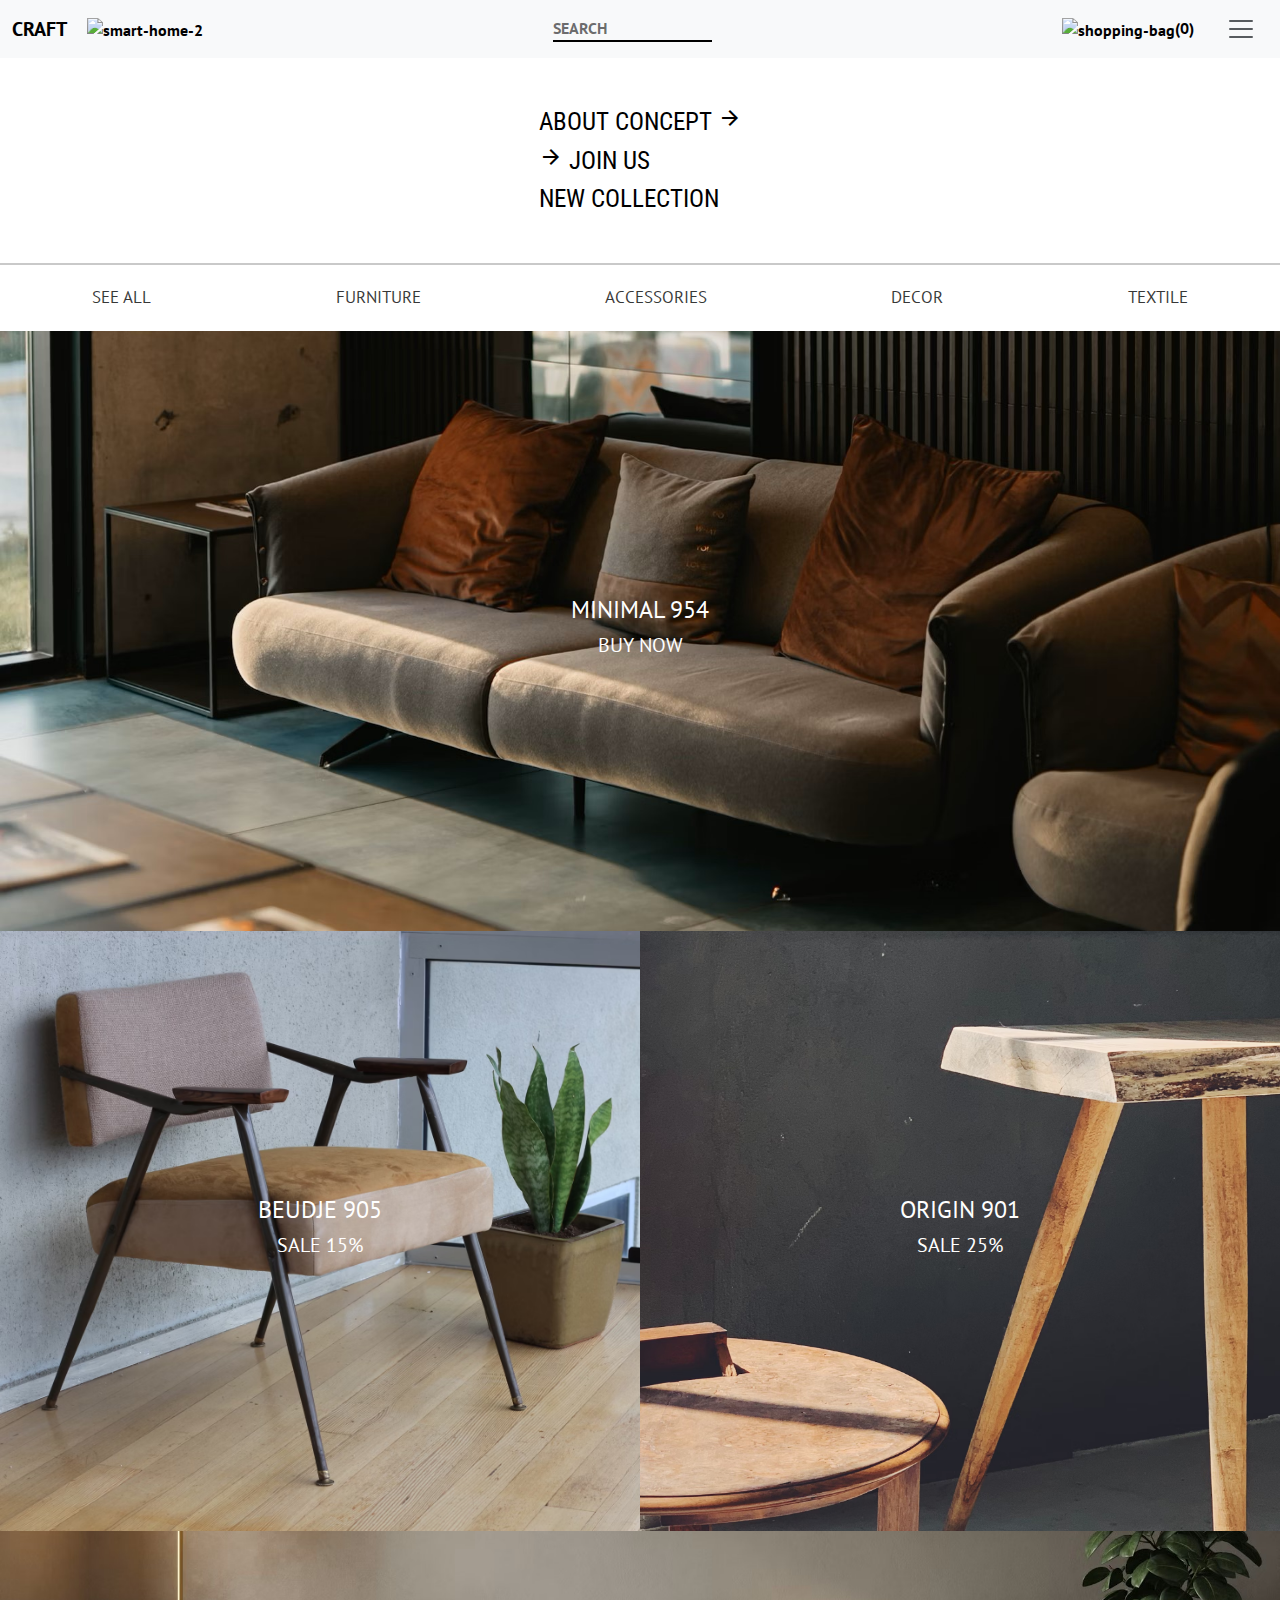
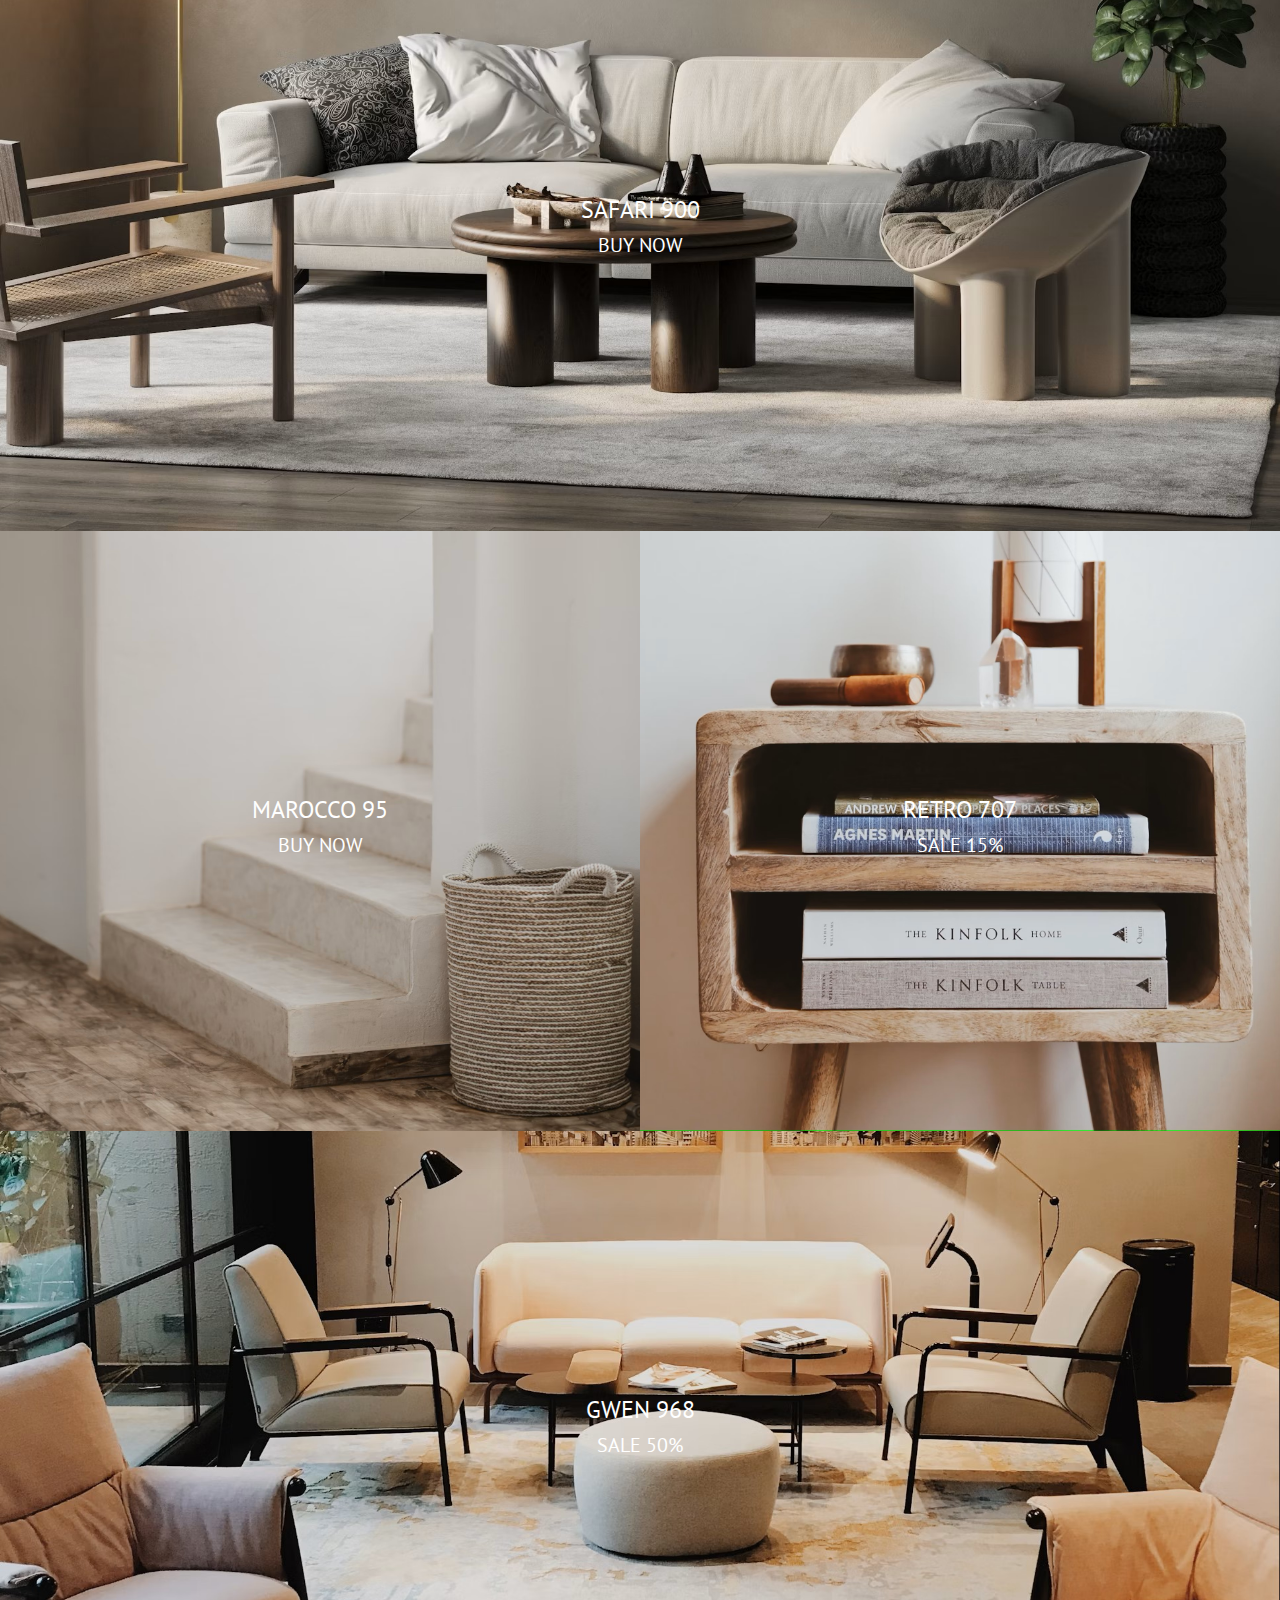
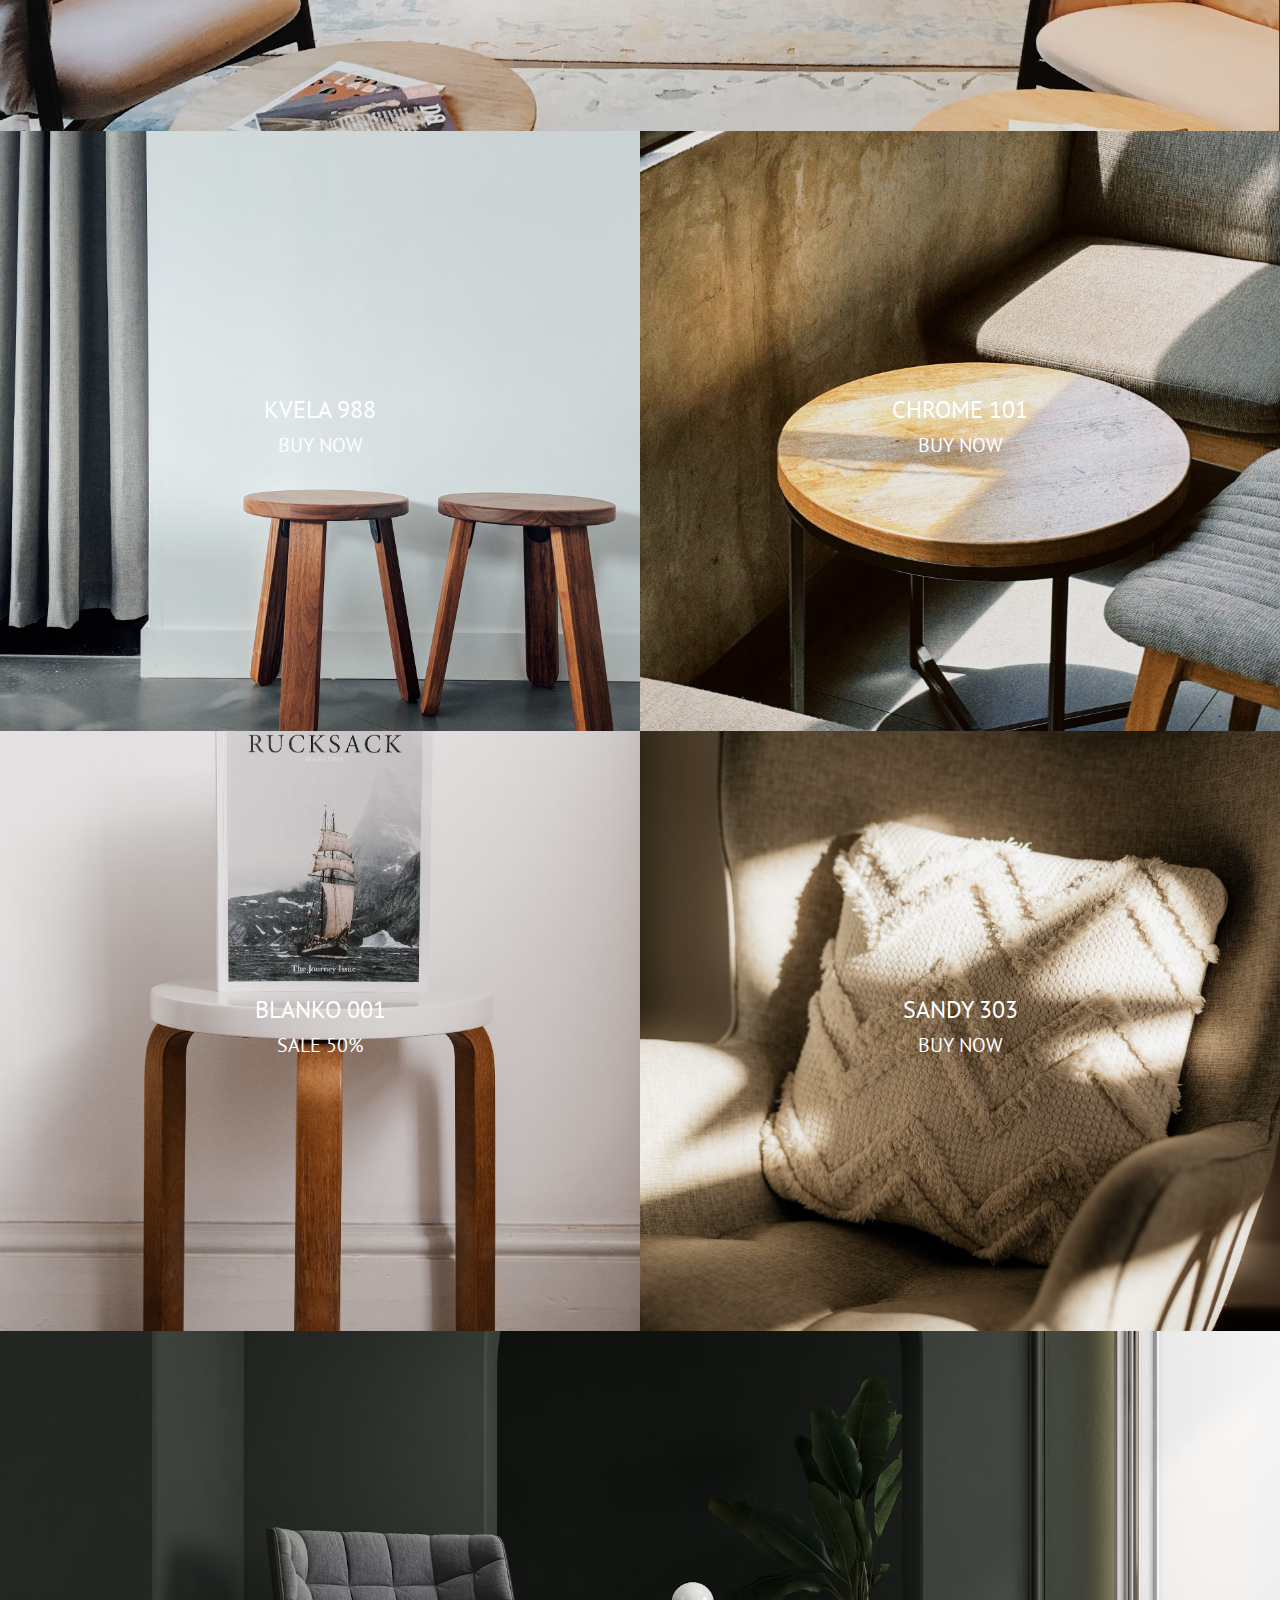
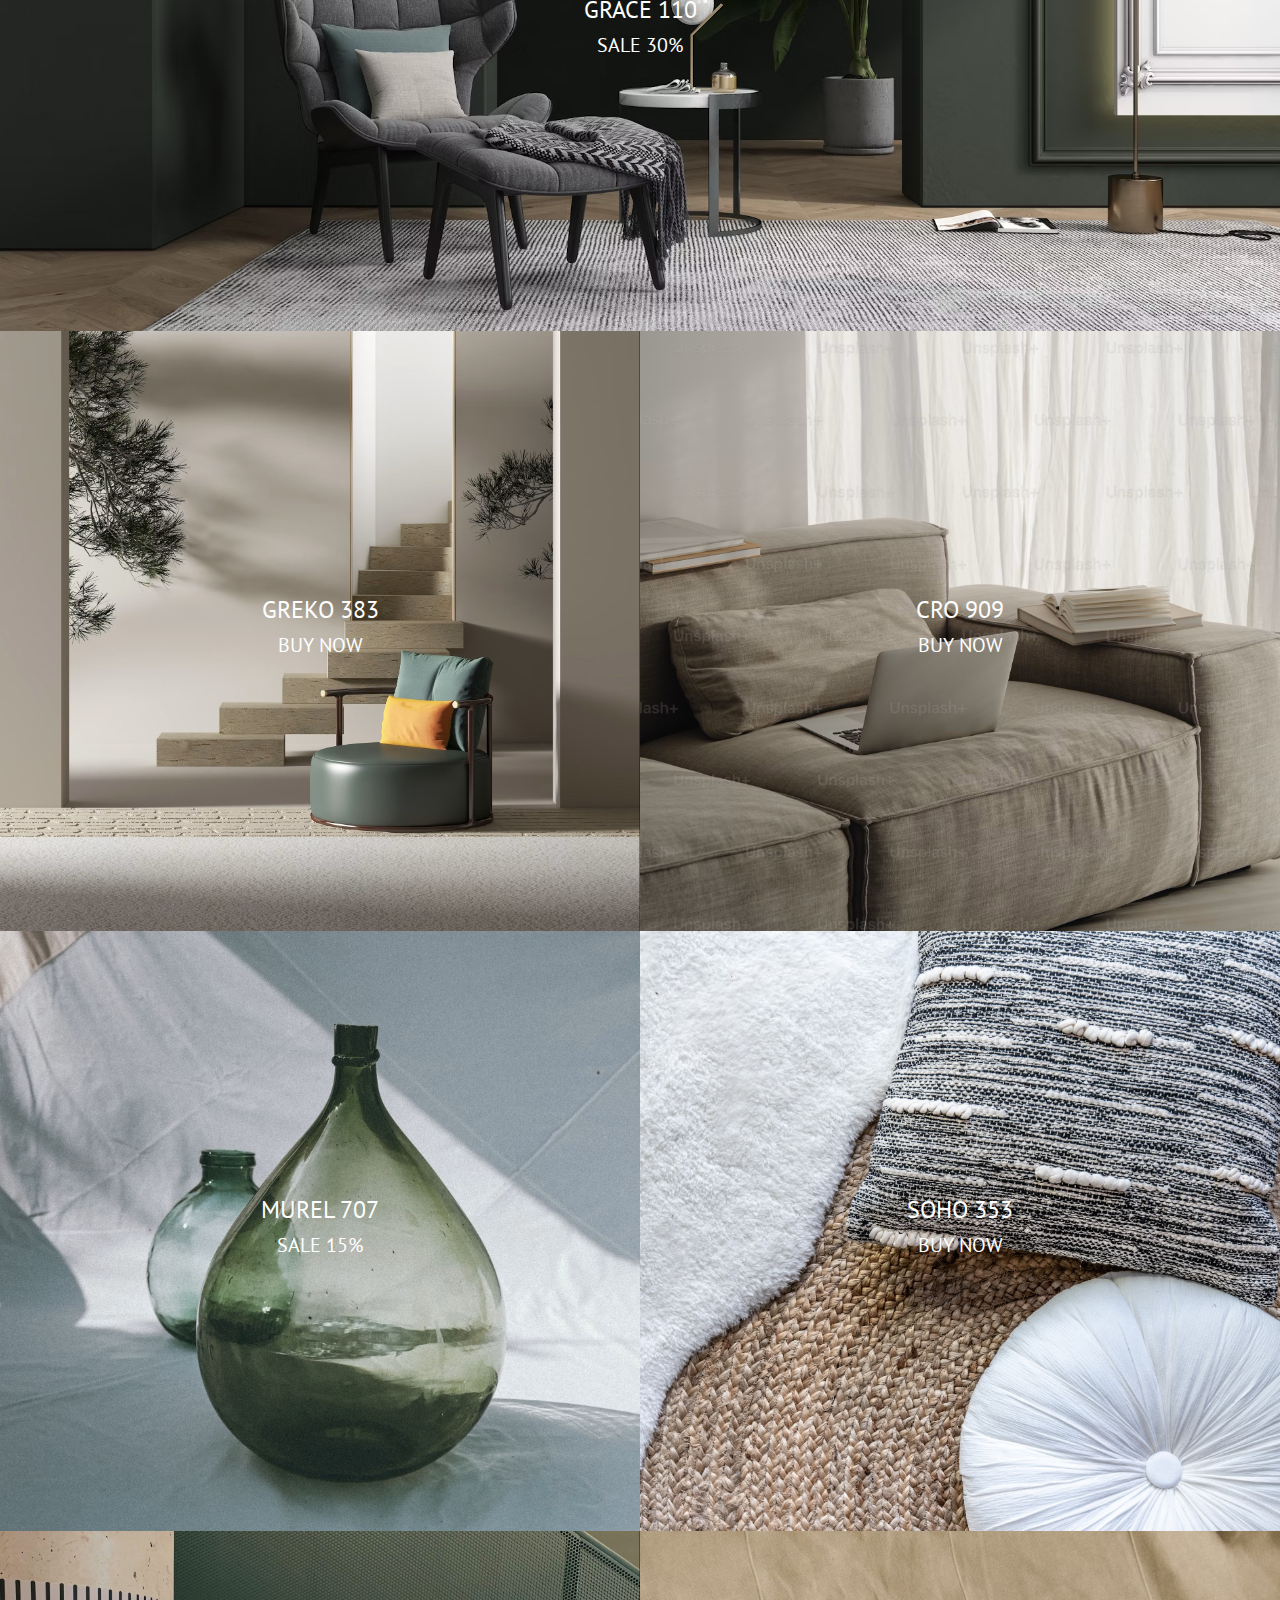
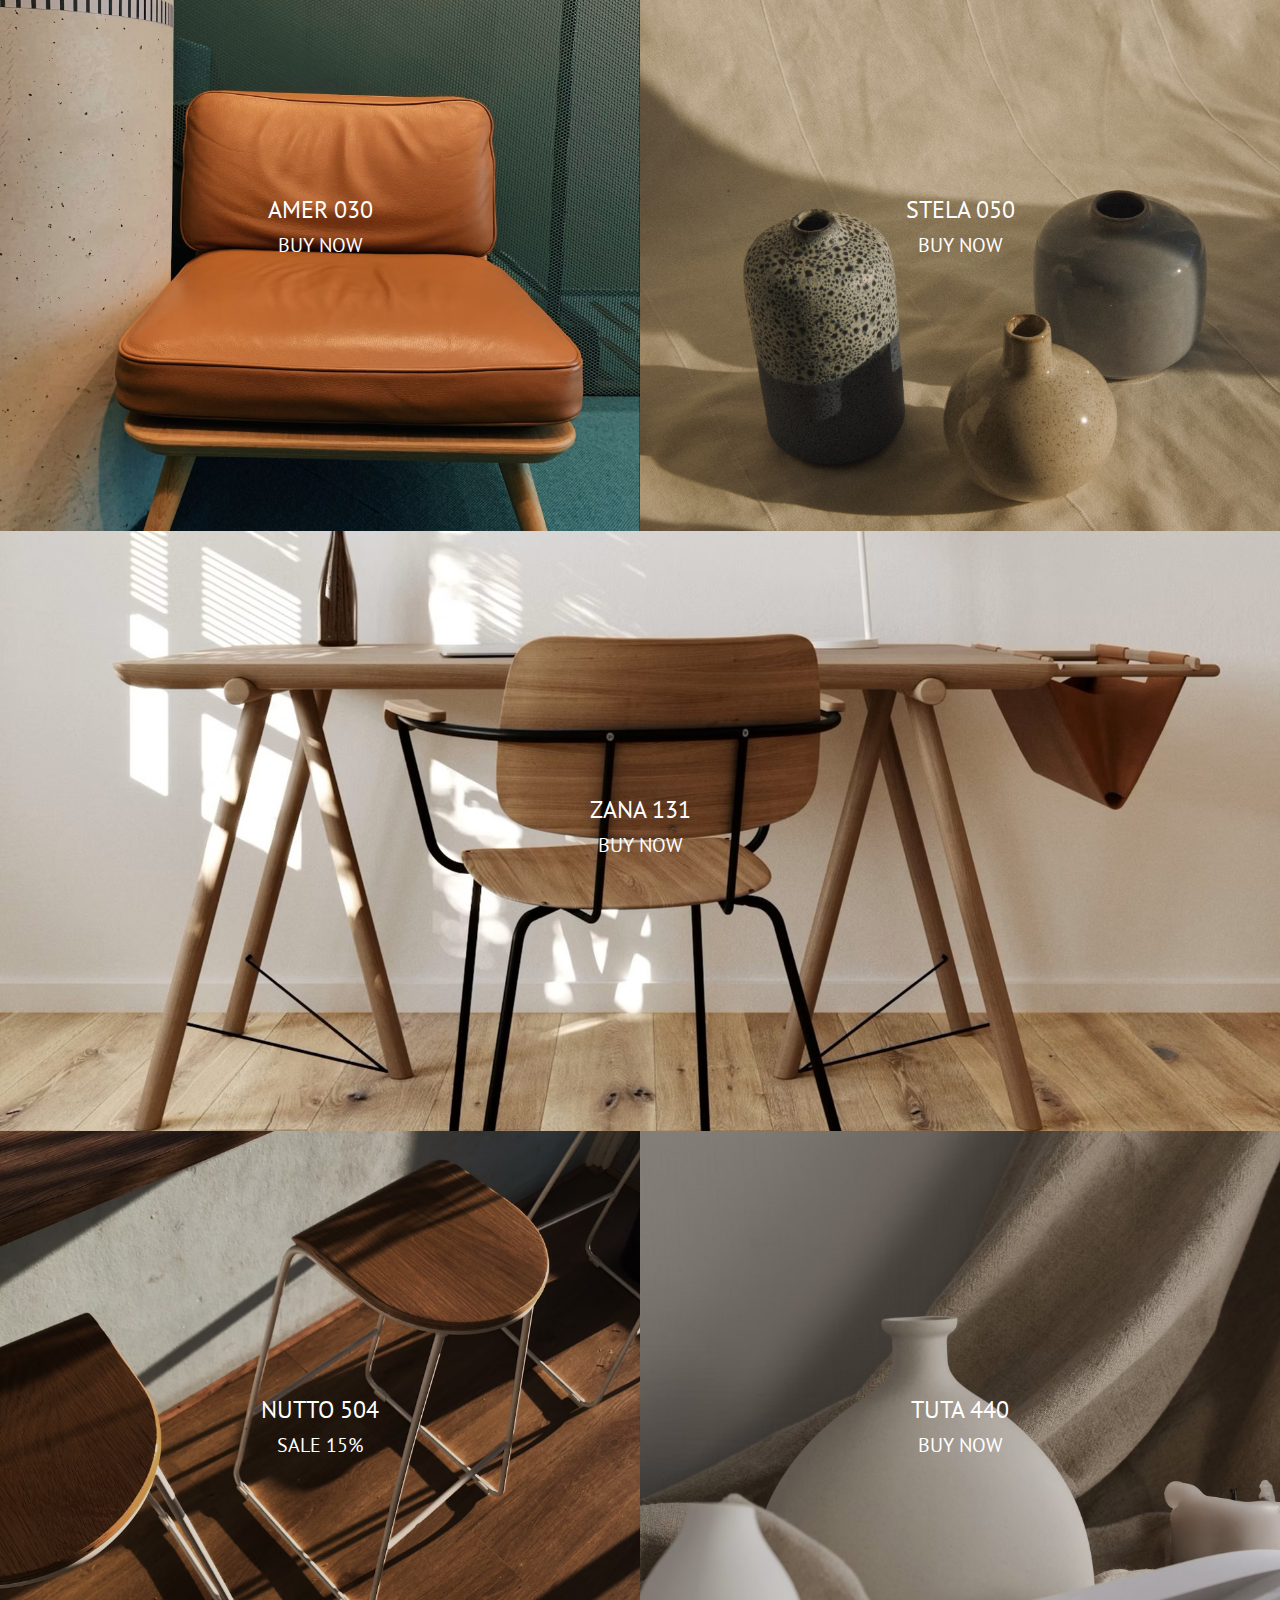
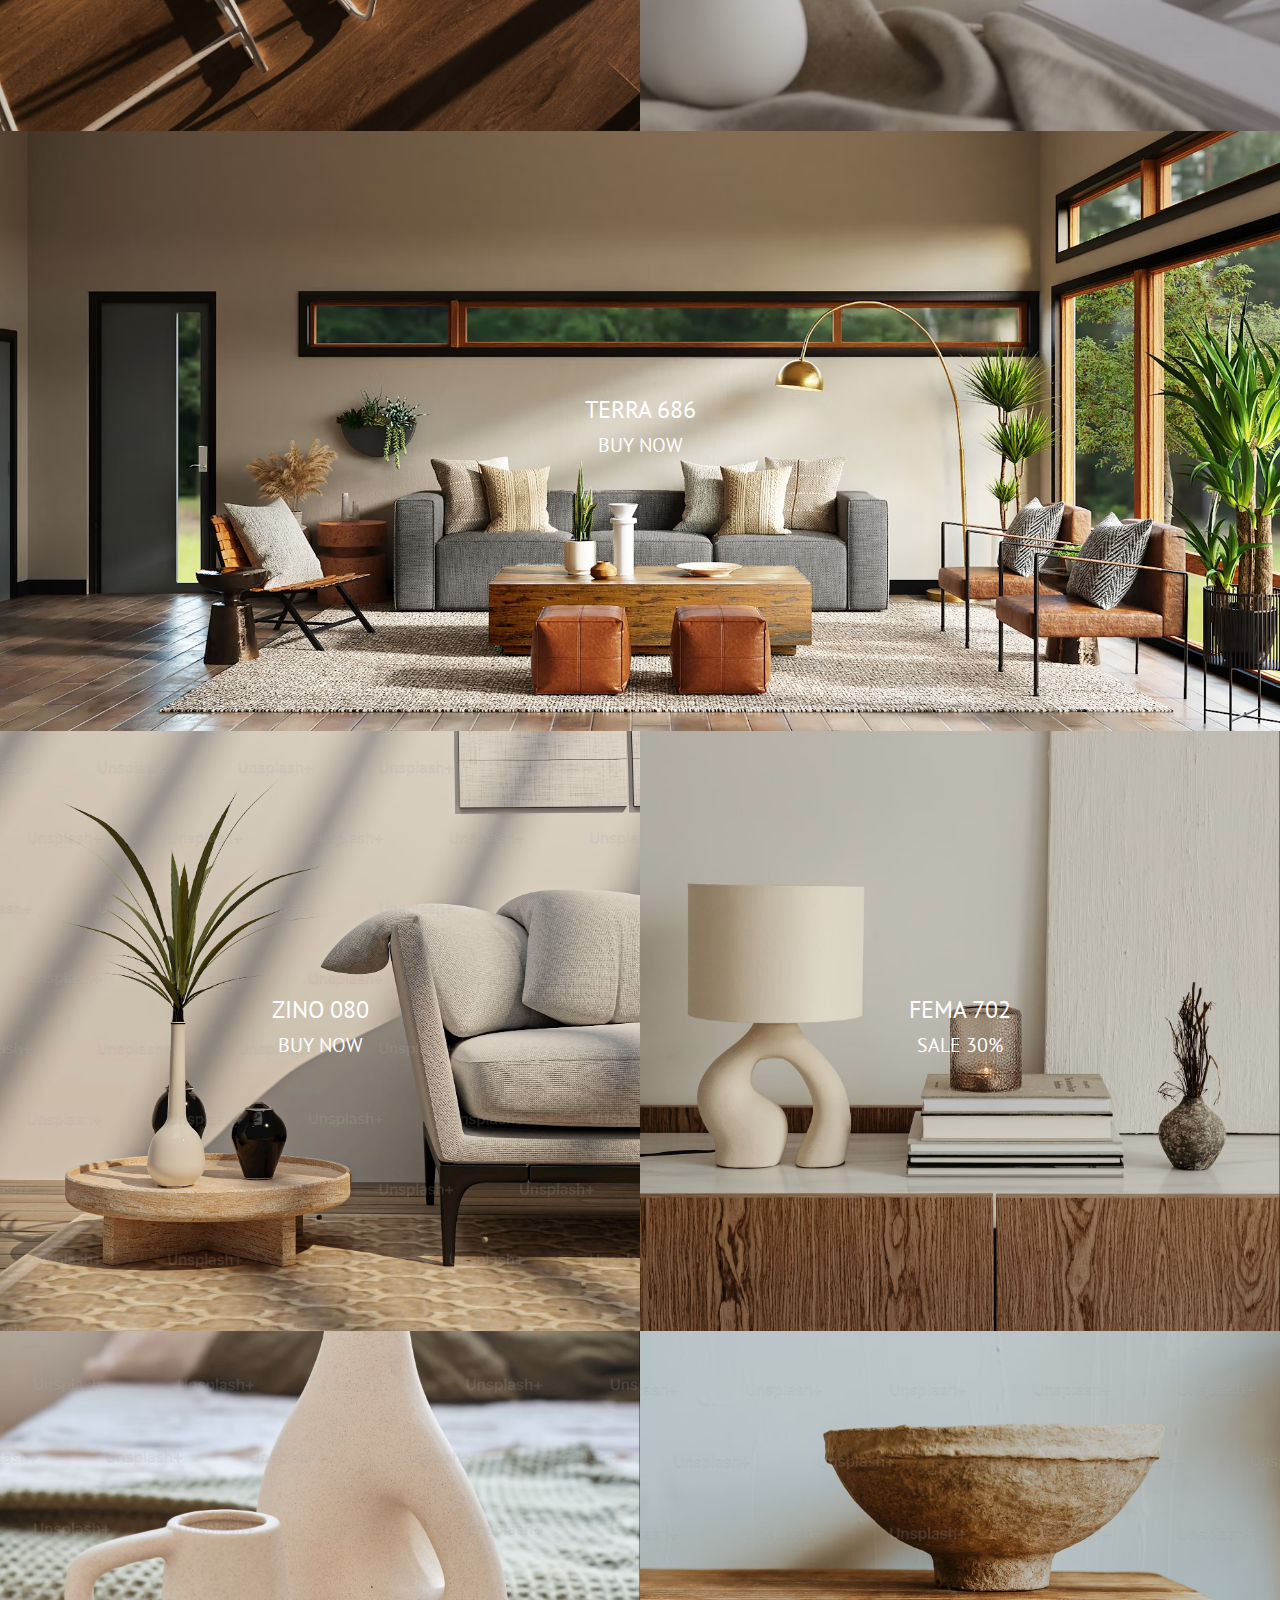
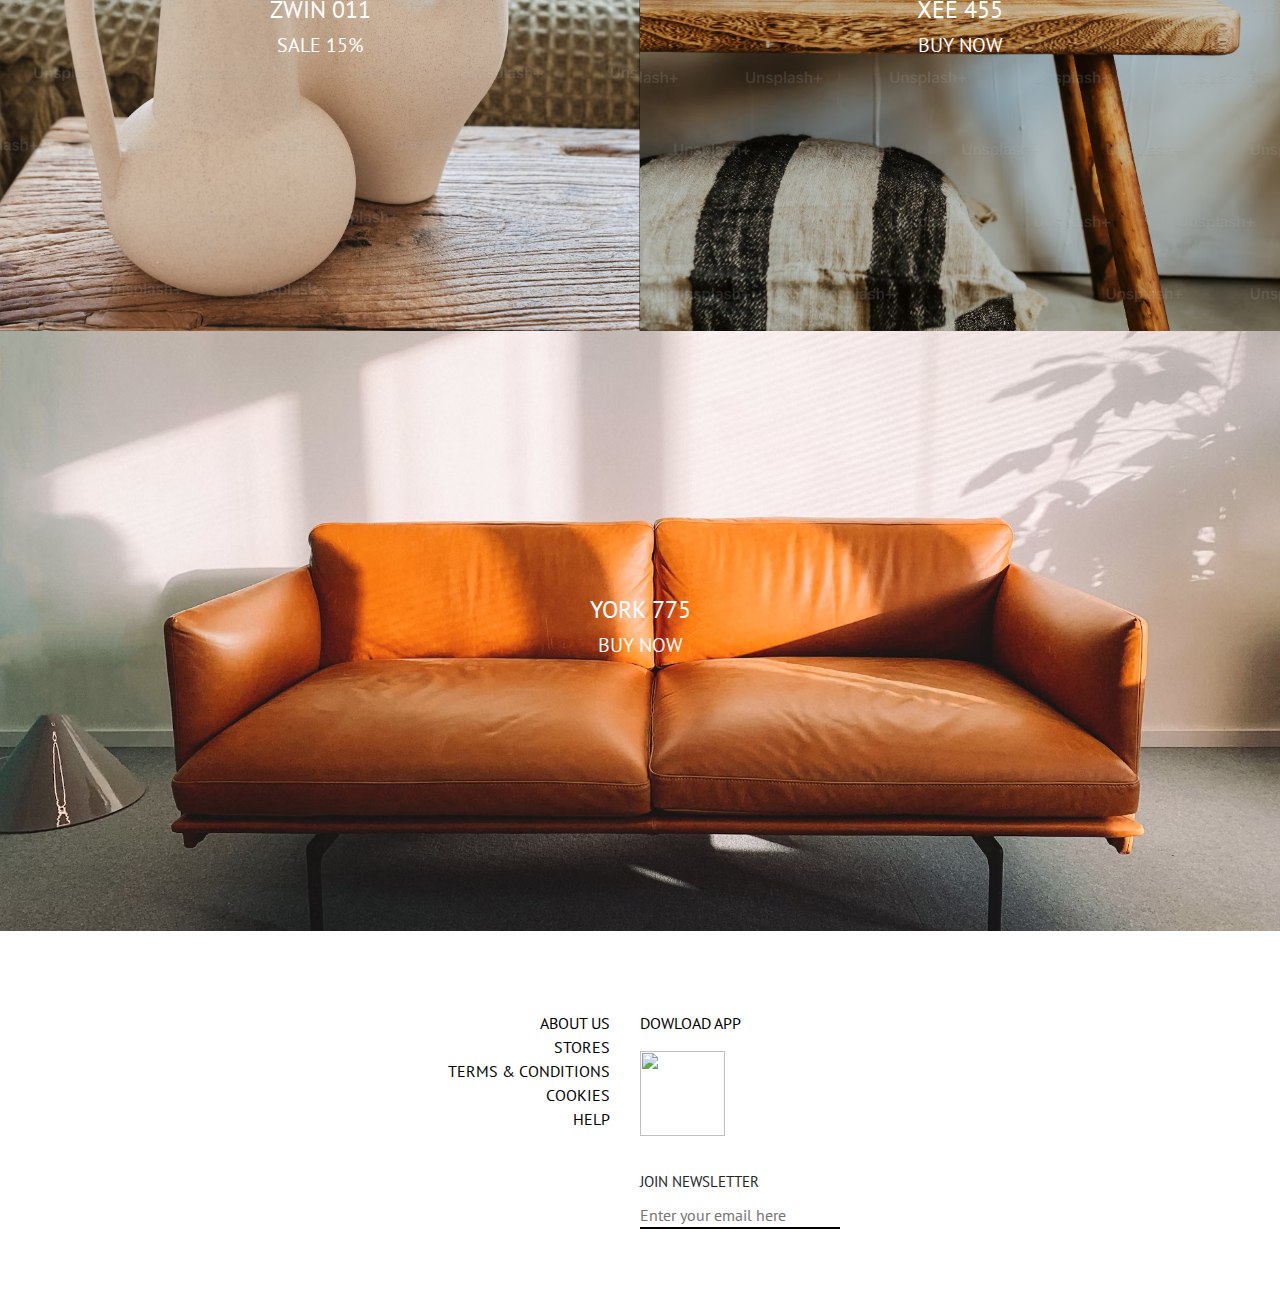
==== index.html @ 49e4466c "Initial commit" ====
<!DOCTYPE html>
<html>
    <head>
        <meta charset="UTF-8">
        <title>Craft</title>
        <link rel="stylesheet" href="styles.css">
        <link href="https://cdn.jsdelivr.net/npm/bootstrap@5.3.3/dist/css/bootstrap.min.css" rel="stylesheet" integrity="sha384-QWTKZyjpPEjISv5WaRU9OFeRpok6YctnYmDr5pNlyT2bRjXh0JMhjY6hW+ALEwIH" crossorigin="anonymous">
        <link rel="preconnect" href="https://fonts.googleapis.com">
        <link rel="preconnect" href="https://fonts.gstatic.com" crossorigin>
        <link href="https://fonts.googleapis.com/css2?family=Cedarville+Cursive&family=PT+Sans:ital,wght@0,400;0,700;1,400;1,700&family=Pacifico&family=Roboto+Condensed:ital,wght@0,100..900;1,100..900&display=swap" rel="stylesheet">
        <a  href="https://icons8.com/icon/69543/website"></a>  <a href="https://icons8.com"></a>
        <link rel="stylesheet" href="https://fonts.googleapis.com/css2?family=Material+Symbols+Outlined:opsz,wght,FILL,GRAD@24,400,0,0" />
        <link href="https://cdn.lineicons.com/4.0/lineicons.css" rel="stylesheet" />
    </head>
    <body>
        <nav class="navbar bg-light fixed-top">
            <div class="container-fluid">
                <nav class="visibleNav m-0">
                    <a class="navbar-brand m-0" href="#"><span id="navbrand">Craft</span></a>
                    <ul class="navbar-nav me-auto m-0">
                        <li class="nav-item icon">
                          <a class="nav-link active" aria-current="page" href="#">
                            <img width="23" height="23" src="https://img.icons8.com/windows/32/smart-home-2.png" alt="smart-home-2"/>
                          </a>
                        </li>
                    </ul>
                    <ul class="navbar-nav m-auto m-0">
                        <li class="nav-item">
                          <a id="searchLink" class="nav-link active" aria-current="page" href="#">Search</a>
                        </li>
                    </ul>
                    <ul class="navbar-nav ms-auto m-0">
                        <li class="nav-item icon">
                            <a class="nav-link active" aria-current="page" href="#">
                            <img width="25" height="25" src="https://img.icons8.com/forma-thin/24/shopping-bag.png" alt="shopping-bag"/>(0)
                            </a>
                        </li>
                    </ul>
                </nav>
                <button class="navbar-toggler m-0" type="button" data-bs-toggle="offcanvas" data-bs-target="#offcanvasNavbar" aria-controls="offcanvasNavbar">
                    <span class="navbar-toggler-icon"></span>
                </button>
                <div class="offcanvas offcanvas-end" tabindex="-1" id="offcanvasNavbar" aria-labelledby="offcanvasNavbarLabel">
                    <div class="offcanvas-header">
                        <h5 class="offcanvas-title" id="offcanvasNavbarLabel">Craft Collection</h5>
                        <button type="button" class="btn-close" data-bs-dismiss="offcanvas" aria-label="Close"></button>
                    </div>
                    <div id="offcanvas-body" class="offcanvas-body">
                        <ul class="navbar-nav justify-content-end flex-grow-1 pe-3">
                            <li class="nav-item">
                                <a class="nav-link active" aria-current="page" href="#">See All</a>
                            </li>
                            <li class="nav-item dropdown">
                                <a class="nav-link dropdown-toggle" href="#" id="furnitureDropdown" role="button" data-bs-toggle="dropdown" aria-expanded="false">
                                    Furniture
                                </a>
                                <ul class="dropdown-menu" aria-labelledby="furnitureDropdown">
                                    <li><a class="dropdown-item" href="#">Sofas</a></li>
                                    <li><a class="dropdown-item" href="#">Tables</a></li>
                                    <li><a class="dropdown-item" href="#">Chairs</a></li>
                                </ul>
                            </li>
                            <li class="nav-item dropdown">
                                <a class="nav-link dropdown-toggle" href="#" id="accessoriesDropdown" role="button" data-bs-toggle="dropdown" aria-expanded="false">
                                    Accessories
                                </a>
                                <ul class="dropdown-menu" aria-labelledby="accessoriesDropdown">
                                    <li><a class="dropdown-item" href="#">Rugs</a></li>
                                    <li><a class="dropdown-item" href="#">Cushions</a></li>
                                    <li><a class="dropdown-item" href="#">Lamps</a></li>
                                </ul>
                            </li>
                            <li class="nav-item dropdown">
                                <a class="nav-link dropdown-toggle" href="#" id="decorDropdown" role="button" data-bs-toggle="dropdown" aria-expanded="false">
                                    Decor
                                </a>
                                <ul class="dropdown-menu" aria-labelledby="decorDropdown">
                                    <li><a class="dropdown-item" href="#">Wall Art</a></li>
                                    <li><a class="dropdown-item" href="#">Vases</a></li>
                                    <li><a class="dropdown-item" href="#">Candles</a></li>
                                </ul>
                            </li>
                            <li class="nav-item dropdown">
                                <a class="nav-link dropdown-toggle" href="#" id="textileDropdown" role="button" data-bs-toggle="dropdown" aria-expanded="false">
                                    Textile
                                </a>
                                <ul class="dropdown-menu" aria-labelledby="textileDropdown">
                                    <li><a class="dropdown-item" href="#">Curtains</a></li>
                                    <li><a class="dropdown-item" href="#">Bed Linen</a></li>
                                    <li><a class="dropdown-item" href="#">Tablecloths</a></li>
                                </ul>
                            </li>
                        </ul>
                    </div>
                </div>
            </div>
        </nav>

        <header id="main-links-header">
            <div>
                <a href=""><h1>About Concept <span class="material-symbols-outlined">
                    arrow_forward</span></h1></a>
                <a href=""><h1><span class="material-symbols-outlined">
                    arrow_forward</span> Join Us</h1></a>
                <a href=""><h1>New Collection</h1></a>
            </div>
        </header>

        <header>
            <div id="categoriesDiv">
                <div><a class="" aria-current="page" href="#">See All</a></div>
                <div><a class="" href="#">Furniture</a></div>
                <div><a class="" href="#">Accessories</a></div>
                <div><a class="" href="#">Decor</a></div>
                <div><a class="" href="#">Textile</a></div>
            </div>
        </header>

        <main id="main">
            <a class="productAdiv" href="http://">
                <div class="singleImgDiv">
                    <div class="productInfoDiv">
                        <h4 class="productDivh4"></h4>
                        <h5 class="productDivh5">Buy now</h5>
                    </div>
                </div>
            </a>
            <div class="twoImgDiv">
                <a class="productAdiv" href="http://">
                    <div class="imgSet">
                        <div class="productInfoDiv">
                            <h4 class="productDivh4"></h4>
                            <h5 class="productDivh5">Sale 15%</h5>
                        </div>
                    </div> 
                </a>
                <a class="productAdiv" href="http://">
                    <div class="imgSet">
                        <div class="productInfoDiv">
                            <h4 class="productDivh4">Origin 901</h4>
                            <h5 class="productDivh5">Sale 25%</h5>
                        </div>
                    </div> 
                </a>
            </div>
            <a class="productAdiv" href="http://">
                <div class="singleImgDiv">
                    <div class="productInfoDiv">
                        <h4 class="productDivh4"></h4>
                        <h5 class="productDivh5">Buy now</h5>
                    </div>
                </div> 
            </a>
            <div class="twoImgDiv">
                <a class="productAdiv" href="http://">
                    <div class="imgSet">
                        <div class="productInfoDiv">
                            <h4 class="productDivh4"></h4>
                            <h5 class="productDivh5">Buy now</h5>
                        </div>
                    </div> 
                </a>
                <a class="productAdiv" href="http://">
                    <div class="imgSet">
                        <div class="productInfoDiv">
                            <h4 class="productDivh4"></h4>
                            <h5 class="productDivh5">Sale 15%</h5>
                        </div>
                    </div> 
                </a>
            </div>
            <a class="productAdiv" href="http://">
                <div class="singleImgDiv">
                    <div class="productInfoDiv">
                        <h4 class="productDivh4"></h4>
                        <h5 class="productDivh5">Sale 50%</h5>
                    </div>
                </div> 
            </a>
            <div class="twoImgDiv">
                <a class="productAdiv" href="http://">
                    <div class="imgSet">
                        <div class="productInfoDiv">
                            <h4 class="productDivh4"></h4>
                            <h5 class="productDivh5">Buy now</h5>
                        </div>
                    </div> 
                </a>
                <a class="productAdiv" href="http://">
                    <div class="imgSet">
                        <div class="productInfoDiv">
                            <h4 class="productDivh4"></h4>
                            <h5 class="productDivh5">Buy now</h5>
                        </div>
                    </div> 
                </a>
            </div>
            <div class="twoImgDiv">
                <a class="productAdiv" href="http://">
                    <div class="imgSet">
                        <div class="productInfoDiv">
                            <h4 class="productDivh4"></h4>
                            <h5 class="productDivh5">Sale 50%</h5>
                        </div>
                    </div> 
                </a>
                <a class="productAdiv" href="http://">
                    <div class="imgSet">
                        <div class="productInfoDiv">
                            <h4 class="productDivh4"></h4>
                            <h5 class="productDivh5">Buy now</h5>
                        </div>
                    </div> 
                </a>
            </div>
            <a class="productAdiv" href="http://">
                <div class="singleImgDiv">
                    <div class="productInfoDiv">
                        <h4 class="productDivh4"></h4>
                        <h5 class="productDivh5">Sale 30%</h5>
                    </div>
                </div> 
            </a>
            <div class="twoImgDiv">
                <a class="productAdiv" href="http://">
                    <div class="imgSet">
                        <div class="productInfoDiv">
                            <h4 class="productDivh4"></h4>
                            <h5 class="productDivh5">Buy now</h5>
                        </div>
                    </div> 
                </a>
                <a class="productAdiv" href="http://">
                    <div class="imgSet">
                        <div class="productInfoDiv">
                            <h4 class="productDivh4"></h4>
                            <h5 class="productDivh5">Buy now</h5>
                        </div>
                    </div> 
                </a>
            </div>
            <div class="twoImgDiv">
                <a class="productAdiv" href="http://">
                    <div class="imgSet">
                        <div class="productInfoDiv">
                            <h4 class="productDivh4"></h4>
                            <h5 class="productDivh5">Sale 15%</h5>
                        </div>
                    </div> 
                </a>
                <a class="productAdiv" href="http://">
                    <div class="imgSet">
                        <div class="productInfoDiv">
                            <h4 class="productDivh4"></h4>
                            <h5 class="productDivh5">Buy now</h5>
                        </div>
                    </div> 
                </a>
            </div>
            <div class="twoImgDiv">
                <a class="productAdiv" href="http://">
                    <div class="imgSet">
                        <div class="productInfoDiv">
                            <h4 class="productDivh4"></h4>
                            <h5 class="productDivh5">Buy now</h5>
                        </div>
                    </div> 
                </a>
                <a class="productAdiv" href="http://">
                    <div class="imgSet">
                        <div class="productInfoDiv">
                            <h4 class="productDivh4"></h4>
                            <h5 class="productDivh5">Buy now</h5>
                        </div>
                    </div> 
                </a>
            </div>
            <a class="productAdiv" href="http://">
                <div class="singleImgDiv">
                    <div class="productInfoDiv">
                        <h4 class="productDivh4"></h4>
                        <h5 class="productDivh5">Buy now</h5>
                    </div>
                </div> 
            </a>
            <div class="twoImgDiv">
                <a class="productAdiv" href="http://">
                    <div class="imgSet">
                        <div class="productInfoDiv">
                            <h4 class="productDivh4"></h4>
                            <h5 class="productDivh5">Sale 15%</h5>
                        </div>
                    </div> 
                </a>
                <a class="productAdiv" href="http://">
                    <div class="imgSet">
                        <div class="productInfoDiv">
                            <h4 class="productDivh4"></h4>
                            <h5 class="productDivh5">Buy now</h5>
                        </div>
                    </div> 
                </a>
            </div>
            <a class="productAdiv" href="http://">
                <div class="singleImgDiv">
                    <div class="productInfoDiv">
                        <h4 class="productDivh4"></h4>
                        <h5 class="productDivh5">Buy now</h5>
                    </div>
                </div> 
            </a>
            <div class="twoImgDiv">
                <a class="productAdiv" href="http://">
                    <div class="imgSet">
                        <div class="productInfoDiv">
                            <h4 class="productDivh4"></h4>
                            <h5 class="productDivh5">Buy now</h5>
                        </div>
                    </div> 
                </a>
                <a class="productAdiv" href="http://">
                    <div class="imgSet">
                        <div class="productInfoDiv">
                            <h4 class="productDivh4"></h4>
                            <h5 class="productDivh5">Sale 30%</h5>
                        </div>
                    </div> 
                </a>
            </div>
            <div class="twoImgDiv">
                <a class="productAdiv" href="http://">
                    <div class="imgSet">
                        <div class="productInfoDiv">
                            <h4 class="productDivh4"></h4>
                            <h5 class="productDivh5">Sale 15%</h5>
                        </div>
                    </div> 
                </a>
                <a class="productAdiv" href="http://">
                    <div class="imgSet">
                        <div class="productInfoDiv">
                            <h4 class="productDivh4"></h4>
                            <h5 class="productDivh5">Buy now</h5>
                        </div>
                    </div> 
                </a>
            </div>
            <a class="productAdiv" href="http://">
                <div class="singleImgDiv">
                    <div class="productInfoDiv">
                        <h4 class="productDivh4"></h4>
                        <h5 class="productDivh5">Buy now</h5>
                    </div>
                </div> 
            </a>
        </main>

        <main id="allProducts" class="p-4">
            <div id="productRow" class="row row-cols-2 row-cols-lg-3 row-cols-md-2 row-cols-sm-2 g-4">
            </div>
        </main>

        <footer>
            <div class="container">
                <div class="footerLinks">
                    <a href="">About Us</a>
                    <a href="">Stores</a>
                    <a href="">Terms & conditions</a>
                    <a href="">Cookies</a>
                    <a href="">Help</a>
                </div>
                <div class="app">
                    <p>Dowload App</p>
                    <img src="https://cdn.pixabay.com/photo/2013/07/12/14/45/qr-code-148732_1280.png" alt="">
                </div>
            </div>
            <div class="container">
                <div class="socialmedia">
                    <div class="socialmediaDiv">
                        <a href="">
                            <i class="lni lni-facebook-original"></i>
                        </a>
                        <a href="">
                            <i class="lni lni-instagram"></i>
                        </a>
                        <a href="">
                            <i class="lni lni-pinterest"></i>
                        </a>
                        <a href="">
                            <i class="lni lni-youtube"></i>
                        </a>
                    </div>
                </div>
                <div class="newsLetter">
                    <label for="newsEmail">JOIN NEWSLETTER</label>
                    <input id="newsEmail" type="email" placeholder="Enter your email here">
                </div>
            </div>
            
        </footer>

        <script src="js.js"></script>
        <script src="https://cdn.jsdelivr.net/npm/bootstrap@5.3.3/dist/js/bootstrap.bundle.min.js" integrity="sha384-YvpcrYf0tY3lHB60NNkmXc5s9fDVZLESaAA55NDzOxhy9GkcIdslK1eN7N6jIeHz" crossorigin="anonymous"></script>
    </body>
</html>
---- styles.css ----
* {
    margin: 0;
    padding: 0;
    box-sizing: border-box;
    font-family: "PT Sans", sans-serif;
}

body {
    margin: 0;
    padding: 0;
}

.navbar .container-fluid {
    display: flex;
    justify-content: center;
    align-items: center;
    font-weight: bold;
}

.visibleNav{
    display: flex;
    justify-content: center;
    align-items: center;
    flex: 3;
}

.navbar-brand {
    cursor: default;
}

.navbar-toggler {
    box-shadow: none !important;
    border: none !important;
}

#navbrand {
    font-weight: bold;
    text-transform: uppercase;
}

.visibleNav ul {
    display: flex;
    justify-content: space-around;
    align-items: center;
}

#searchLink {
    width: 159px;
    border-bottom: 2px solid black;
    padding: 0;
    text-transform: uppercase;
    color: rgba(0, 0, 0, 0.581);
}

.icon {
    padding: 0px 20px;
}

#main-links-header {
    margin: 65px 0px 0px 0px;
    width: 100%;
    height: 200px;
    display: flex;
    flex-direction: column;
    justify-content: center;
    align-items: center;
    border-bottom: 2px solid rgba(0, 0, 0, 0.21);
}

#main-links-header a {
    text-decoration: none;
    color: black;
}

#main-links-header h1 {
    text-transform: uppercase;
    font-family:  "Roboto Condensed", sans-serif;;
    font-weight: 400;
    font-size: 25px;
    text-align: left;
}

#categoriesDiv{
    display: flex;
    justify-content: space-around;
    align-items: center;
    padding: 20px 0px;
}

#categoriesDiv div a {
    text-decoration: none;
    color: rgba(0, 0, 0, 0.781);
    font-size: 17px;
    text-transform: uppercase;
}

.singleImgDiv {
    width: 100%;
    height: 600px;
    background-size: cover;
    background-position: center 65%;
    position: relative;
    z-index: -1;
}

.singleImgDiv a {
    width: 100%;
    height: 100%;
}

.twoImgDiv {
    width: 100%;
    height: 600px;
    display: flex;
}

.twoImgDiv a {
    width: 100%;
    height: 100%;
}

.imgSet {
    width: 100%;
    height: 100%;
    background-size: cover;
    background-position: center center;
    position: relative;
    z-index: -1;
}

.productAdiv {
    position: relative;
    display: block;
}

.productInfoDiv {
    width: 100%;
    height: 100%;
    position: absolute;
    top: 0;
    left: 0;
    z-index: 2;
    display: flex;
    flex-direction: column;
    justify-content: center;
    align-items: center;
}

.productDivh4 , .productDivh5 {
    color: rgb(255, 255, 255);
    text-transform: uppercase;
    text-align: center;
    padding: 0px 0px;
}

footer {
    width: 100%;
    height: auto;
    display: flex;
    flex-direction: column;
    justify-content: center;
    align-items: center;
    padding-top: 50px;
}

footer .container {
    display: flex;
    justify-content: center;
    align-items: center;
    width: 100%;
    margin: 30px 0px;
}

.footerLinks {
    width: 50%;
    height: 100px;
    display: flex;
    flex-direction: column;
    justify-content: space-evenly;
    padding-right: 30px;
}

.socialmedia {
    width: 50%;
    height: 100px;
    display: flex;
}

.footerLinks a {
    display: block;
    text-decoration: none;
    text-transform: uppercase;
    color: black;
    margin-left: auto;
}

.socialmediaDiv {
    display: flex;
    margin-left: auto;
    padding-right: 30px;
}

.socialmedia a {
    display: block;
    text-decoration: none;
    text-transform: uppercase;
    color: black;
    padding: 0px 10px 0px 0px;
    font-size: 30px;
}

.app {
    width: 50%;
    height: 100px;
    display: flex;
    flex-direction: column;
    justify-content: space-between;
}

.newsLetter {
    width: 50%;
    height: 100px;
    display: flex;
    flex-direction: column;
}

.app img {
    width: 85px;
    height: 85px;
}

.app p {
    text-transform: uppercase;
    color: black;
}

label {
    width: 100%;
    font-size: 15px;
    display: block;
}

input {
    width: 200px;
    display: block;
    border: none;
    border-bottom: 2px solid black;
    padding: 10px 0px 0px 0px;
}

.offcanvas-title {
    text-transform: uppercase;
    font-weight: bold;
}

.offcanvas-body a {
    text-transform: uppercase;
}

.dropdown-menu {
    border: none !important;
}

.dropdown-menu .dropdown-item:hover {
    background-color: #c0dfc086;
}

.dropdown-menu .dropdown-item:active {
    color: black;
}

#main {
    display: block;
}

#allProducts {
    display: none;
}

.productRow img {
    object-fit: cover;
}
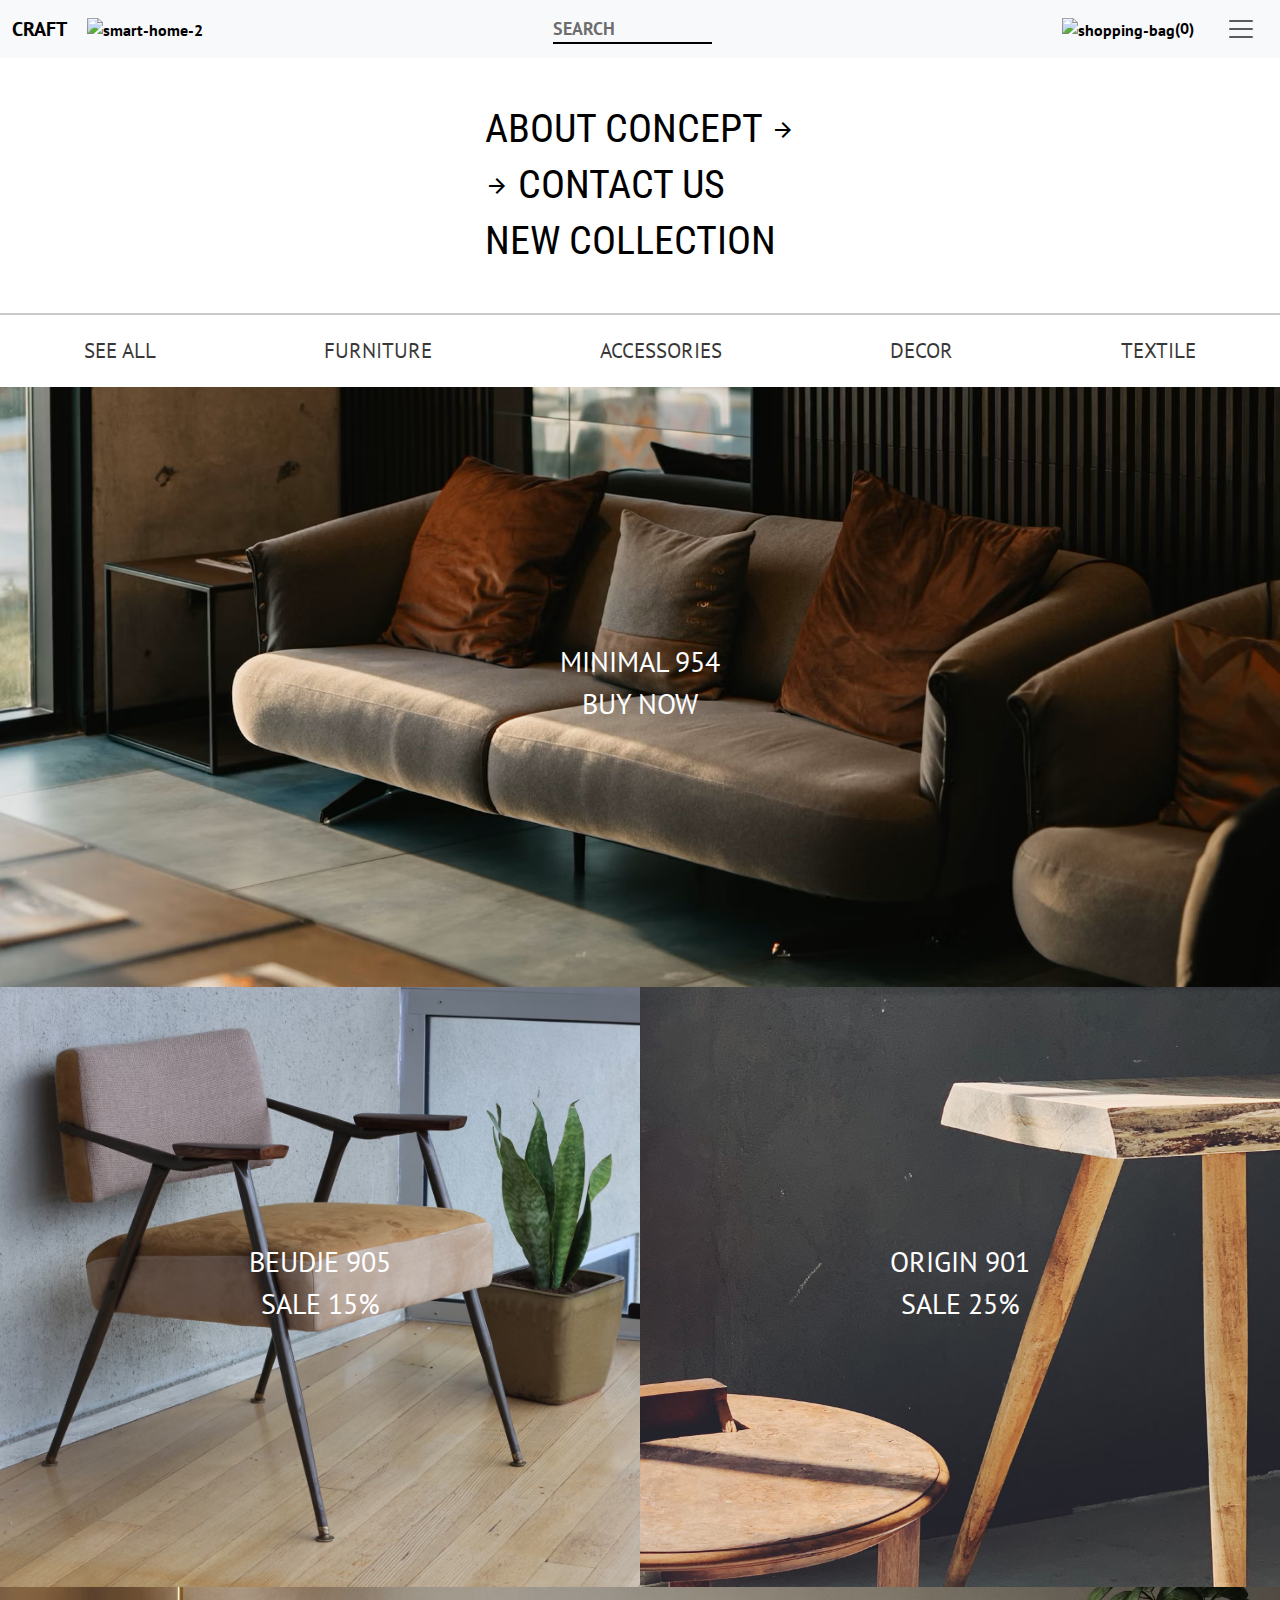
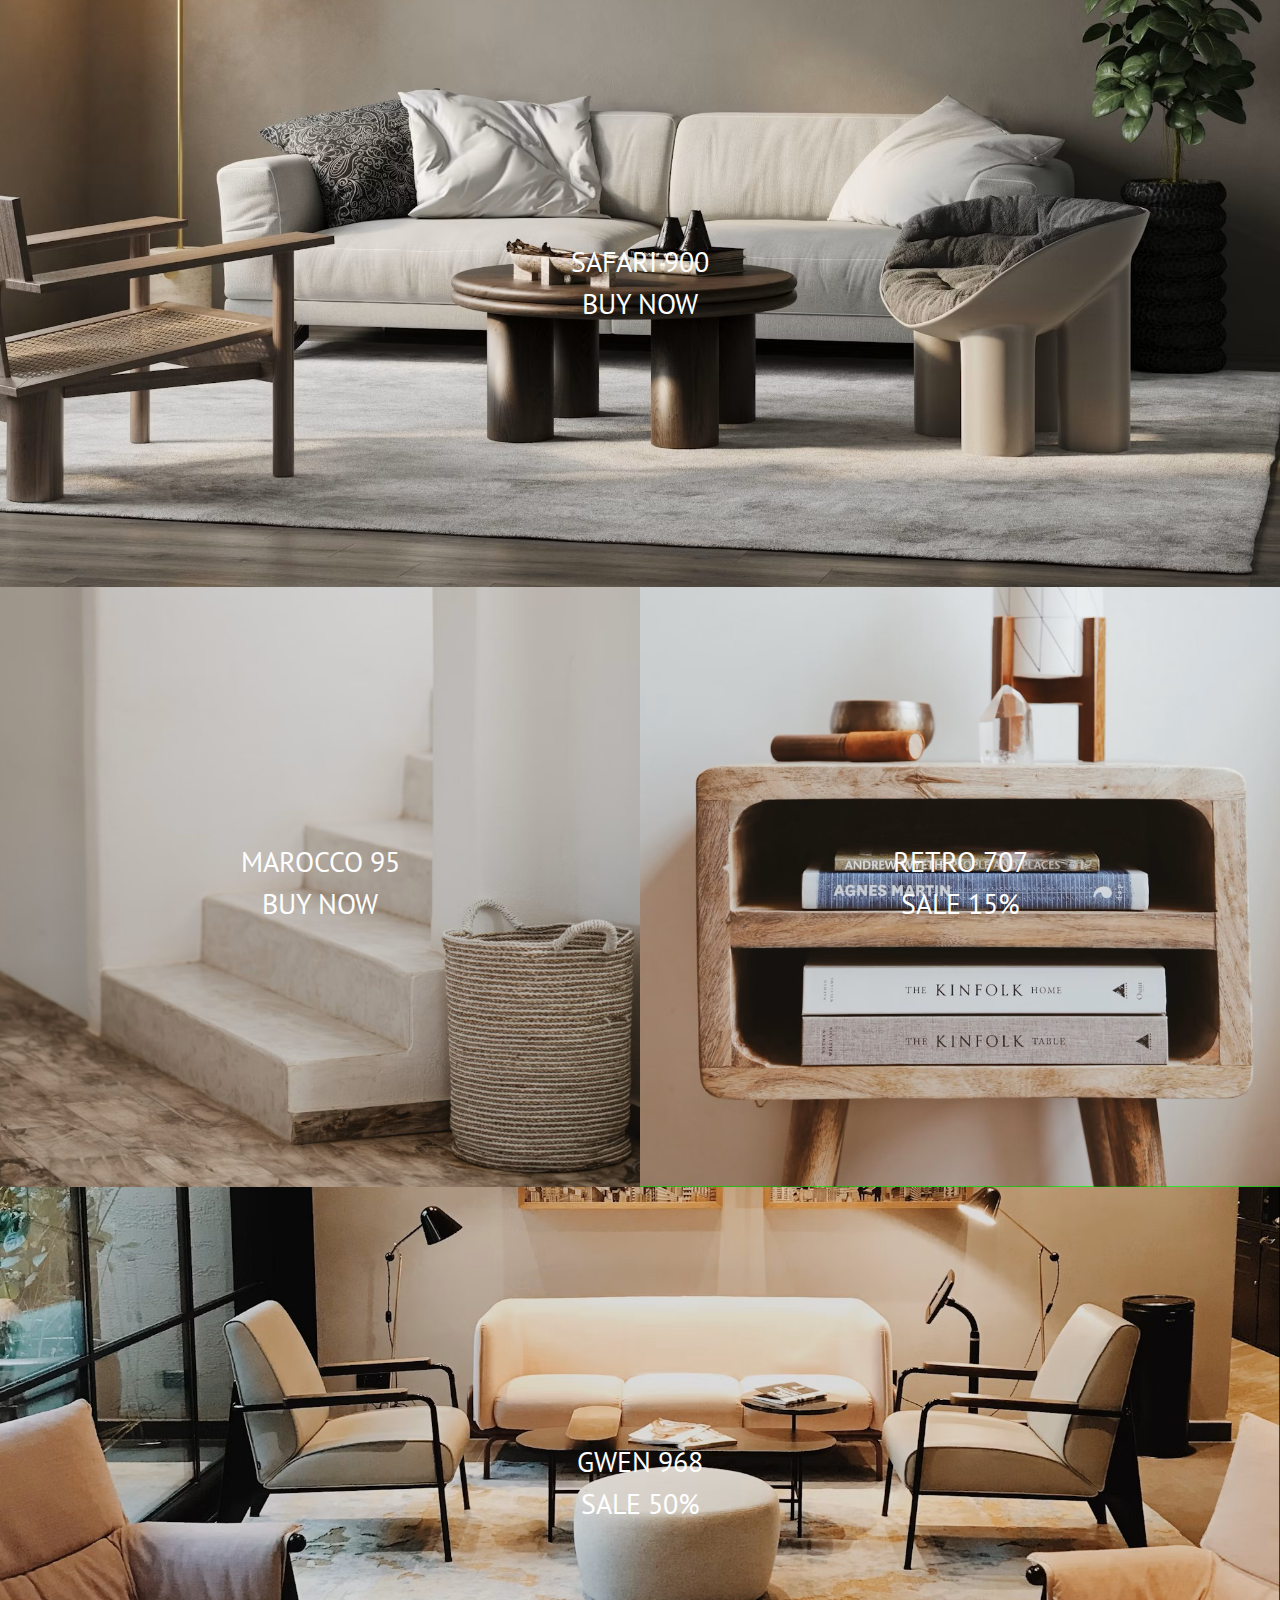
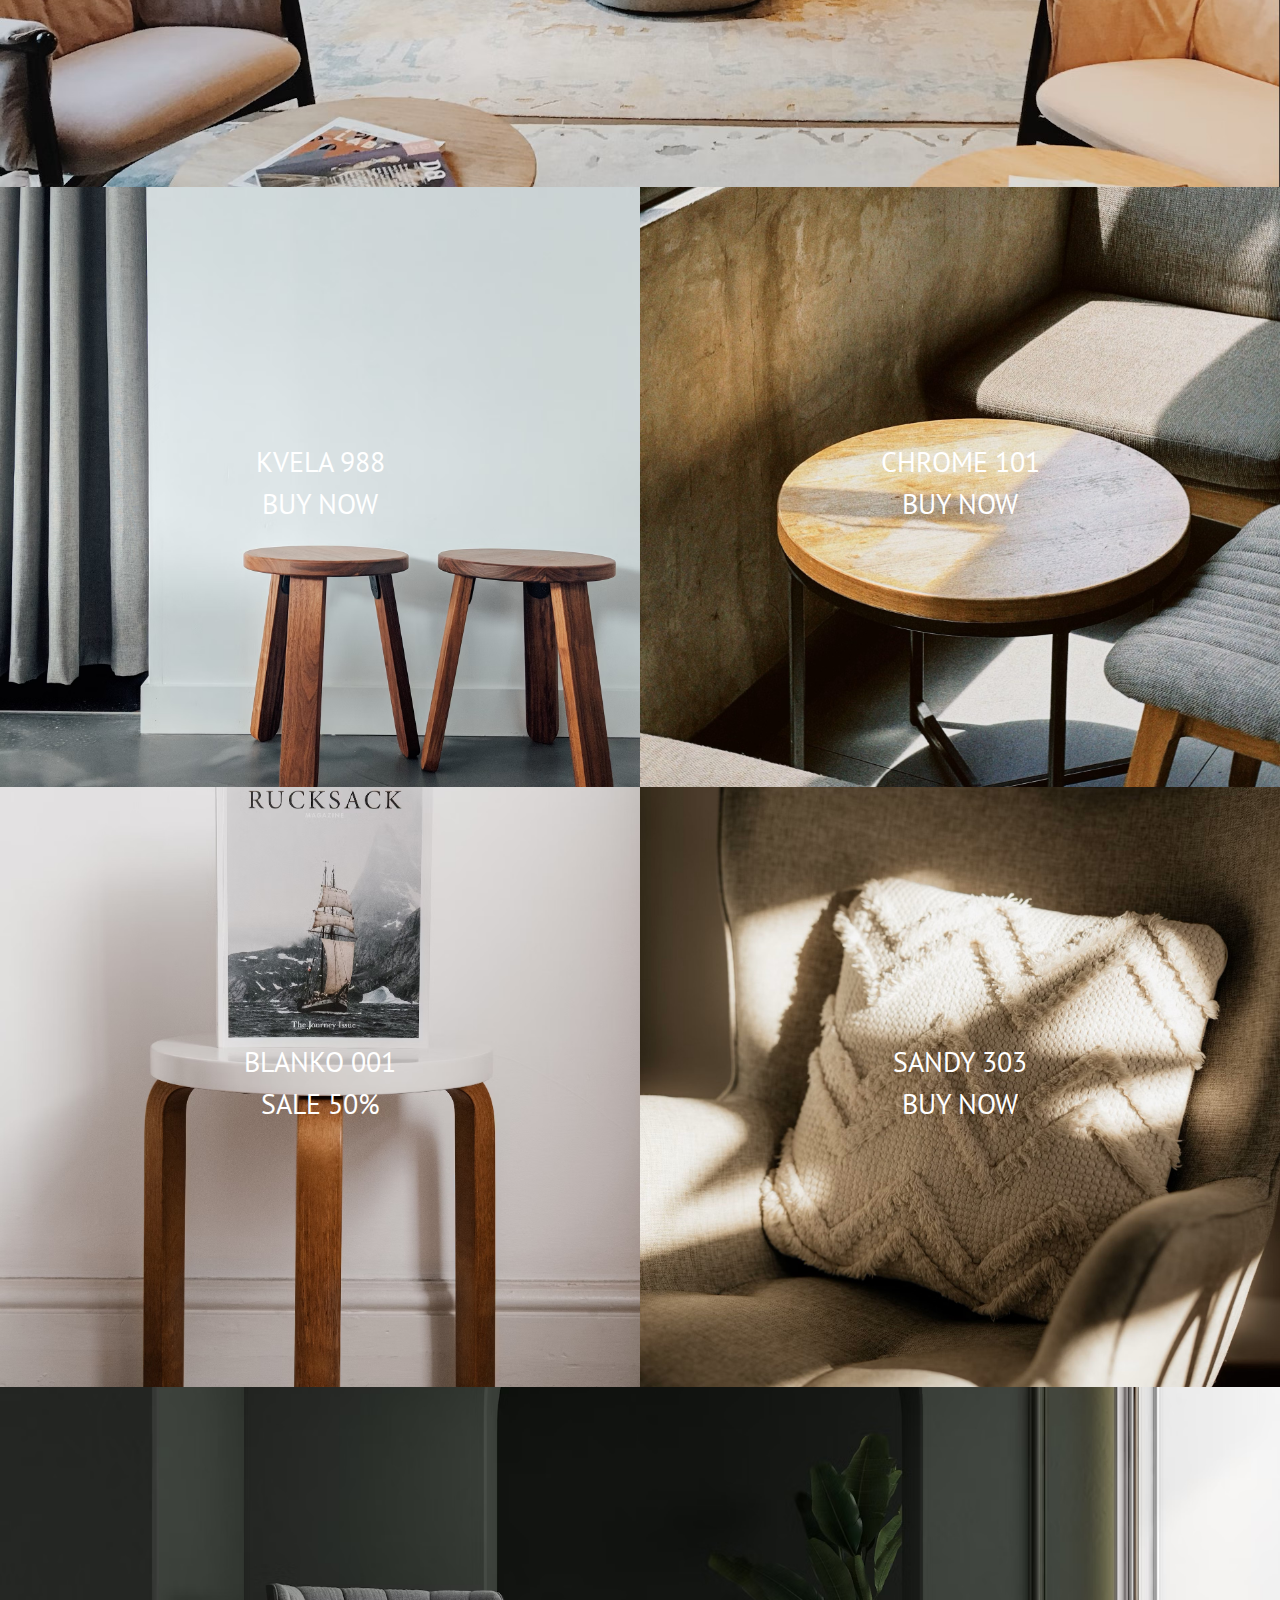
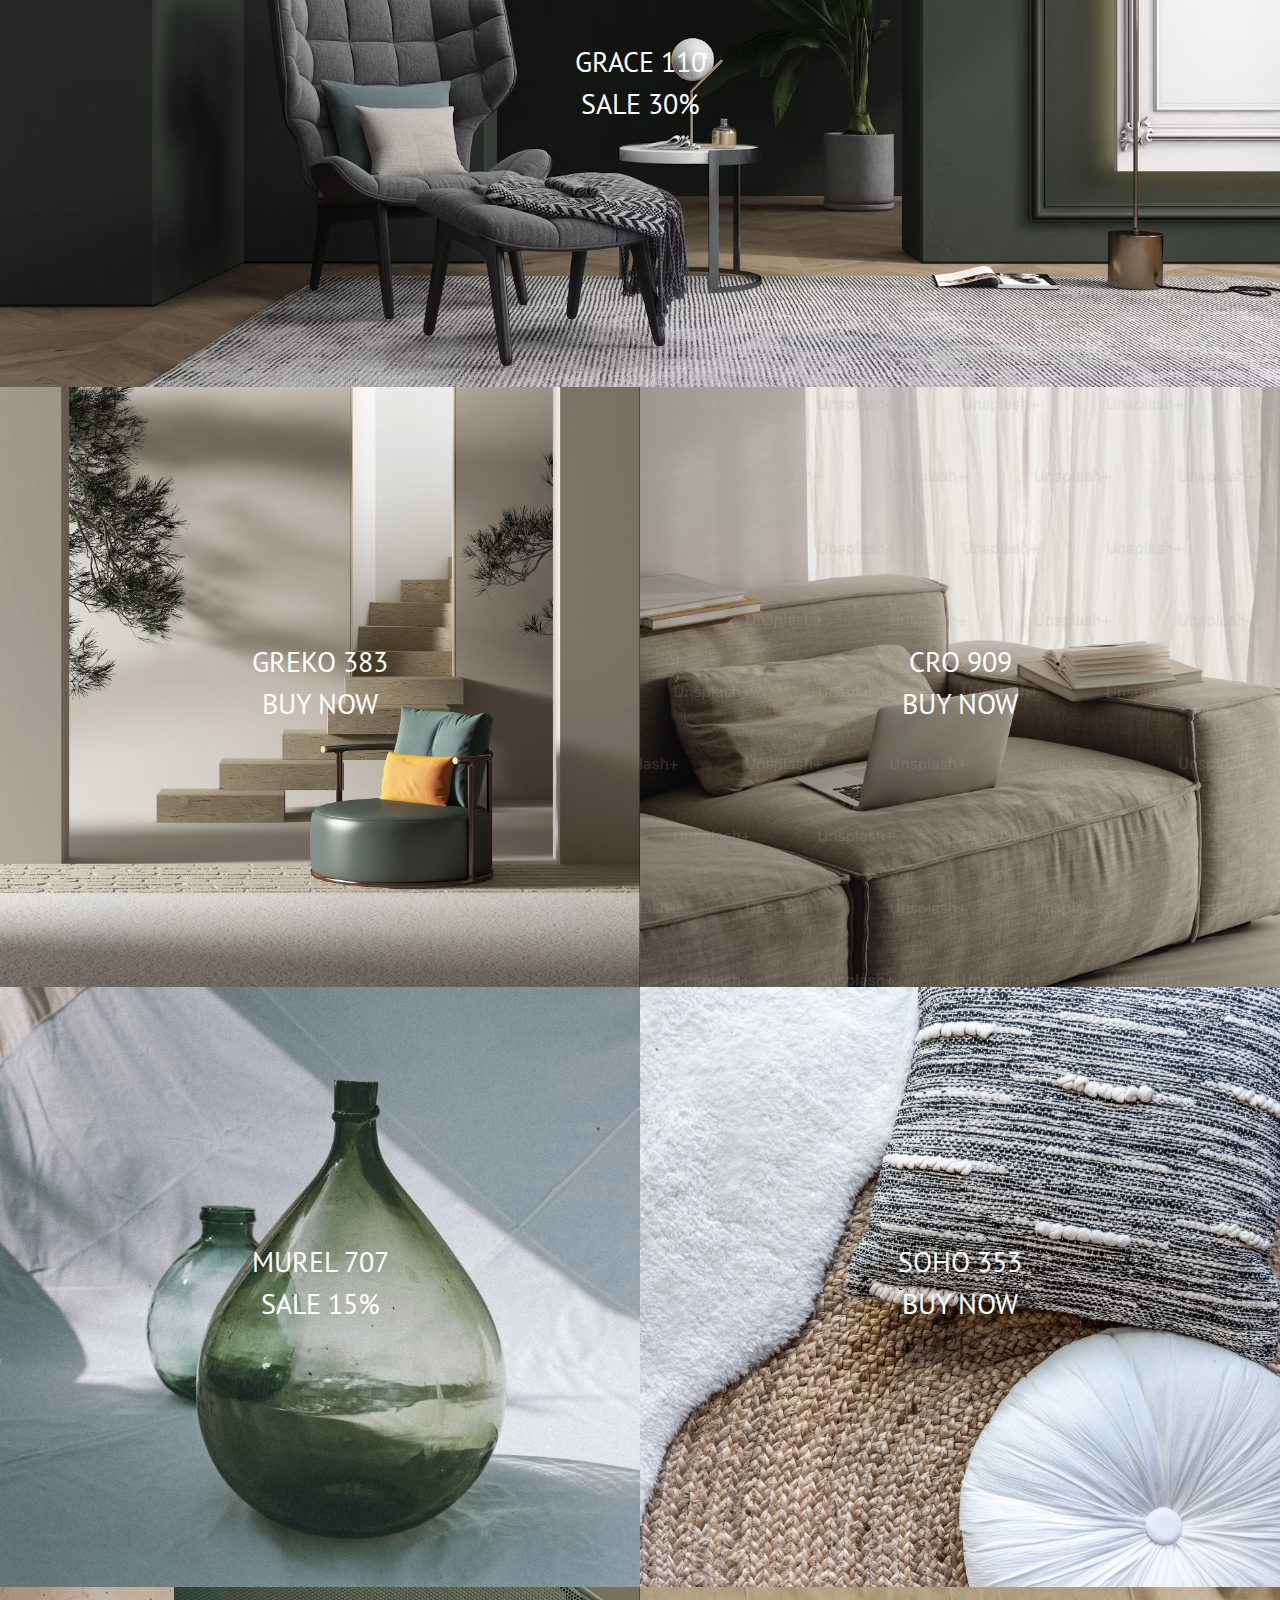
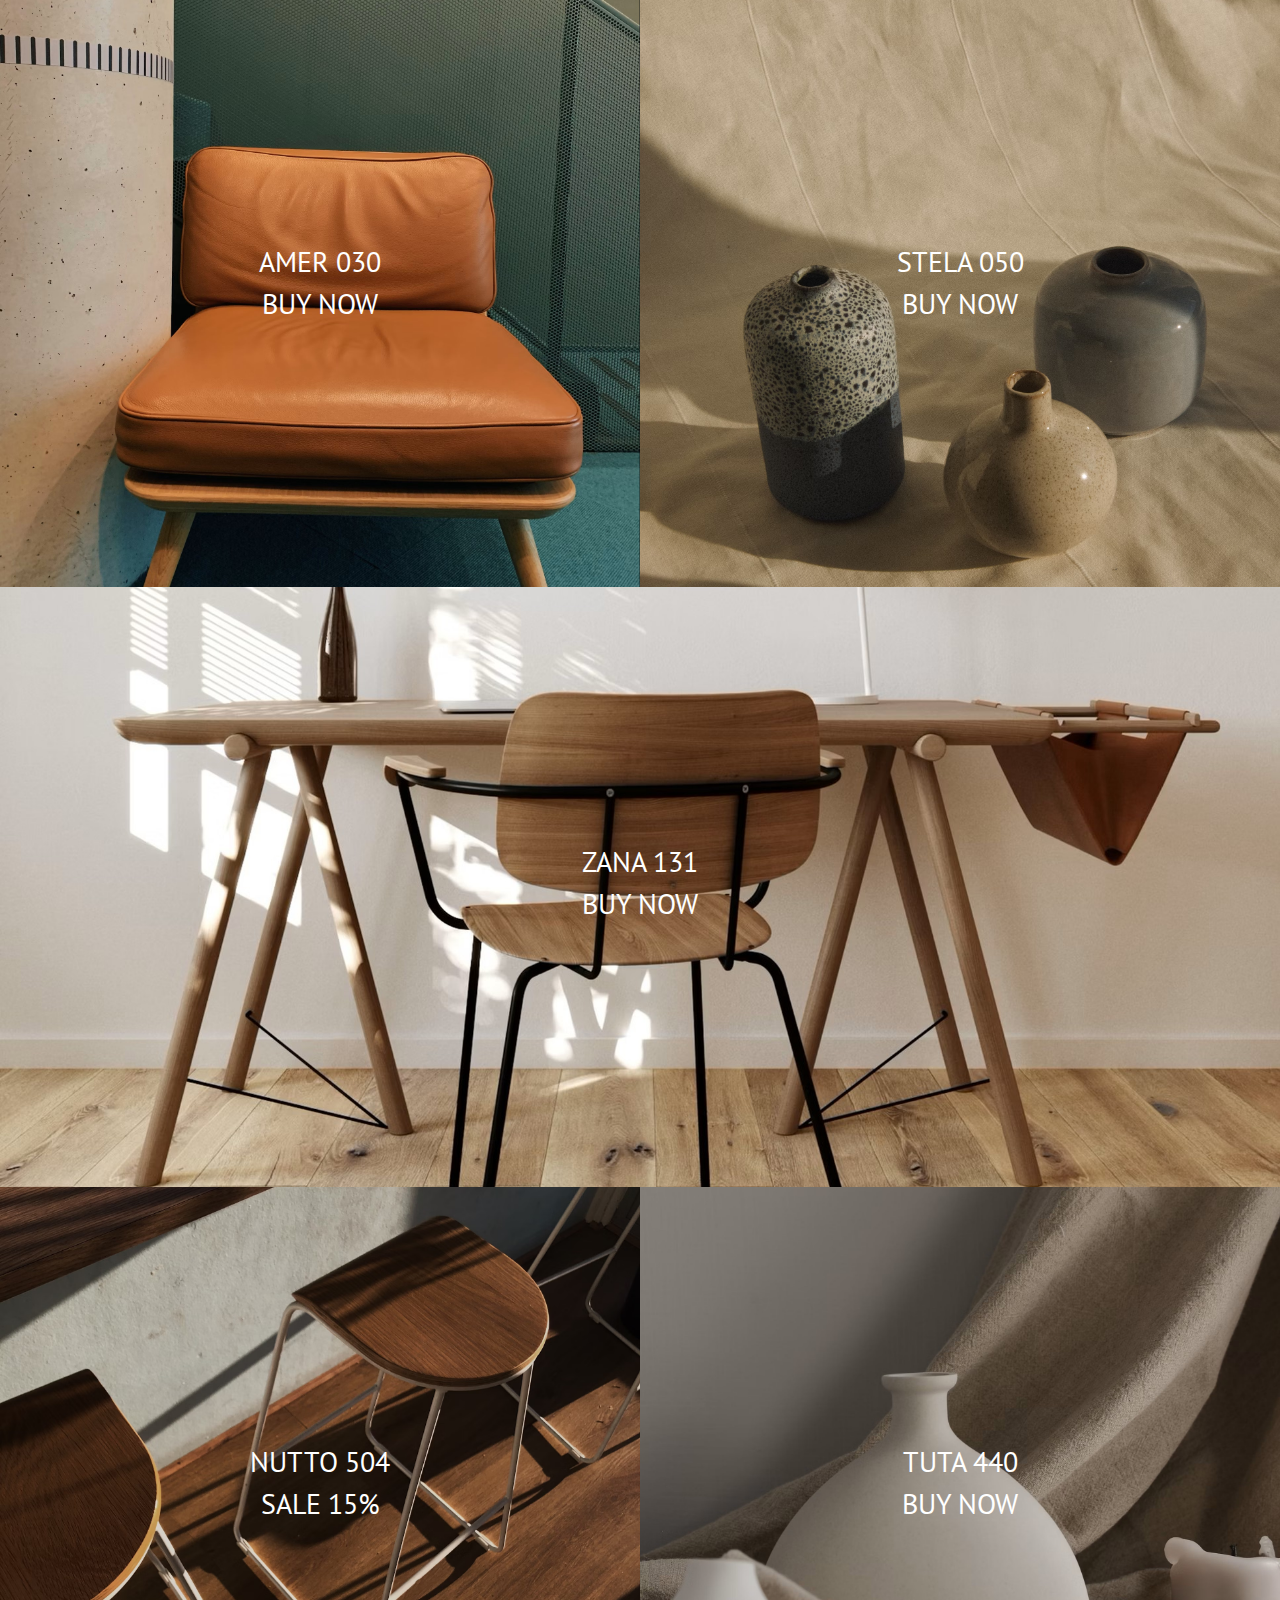
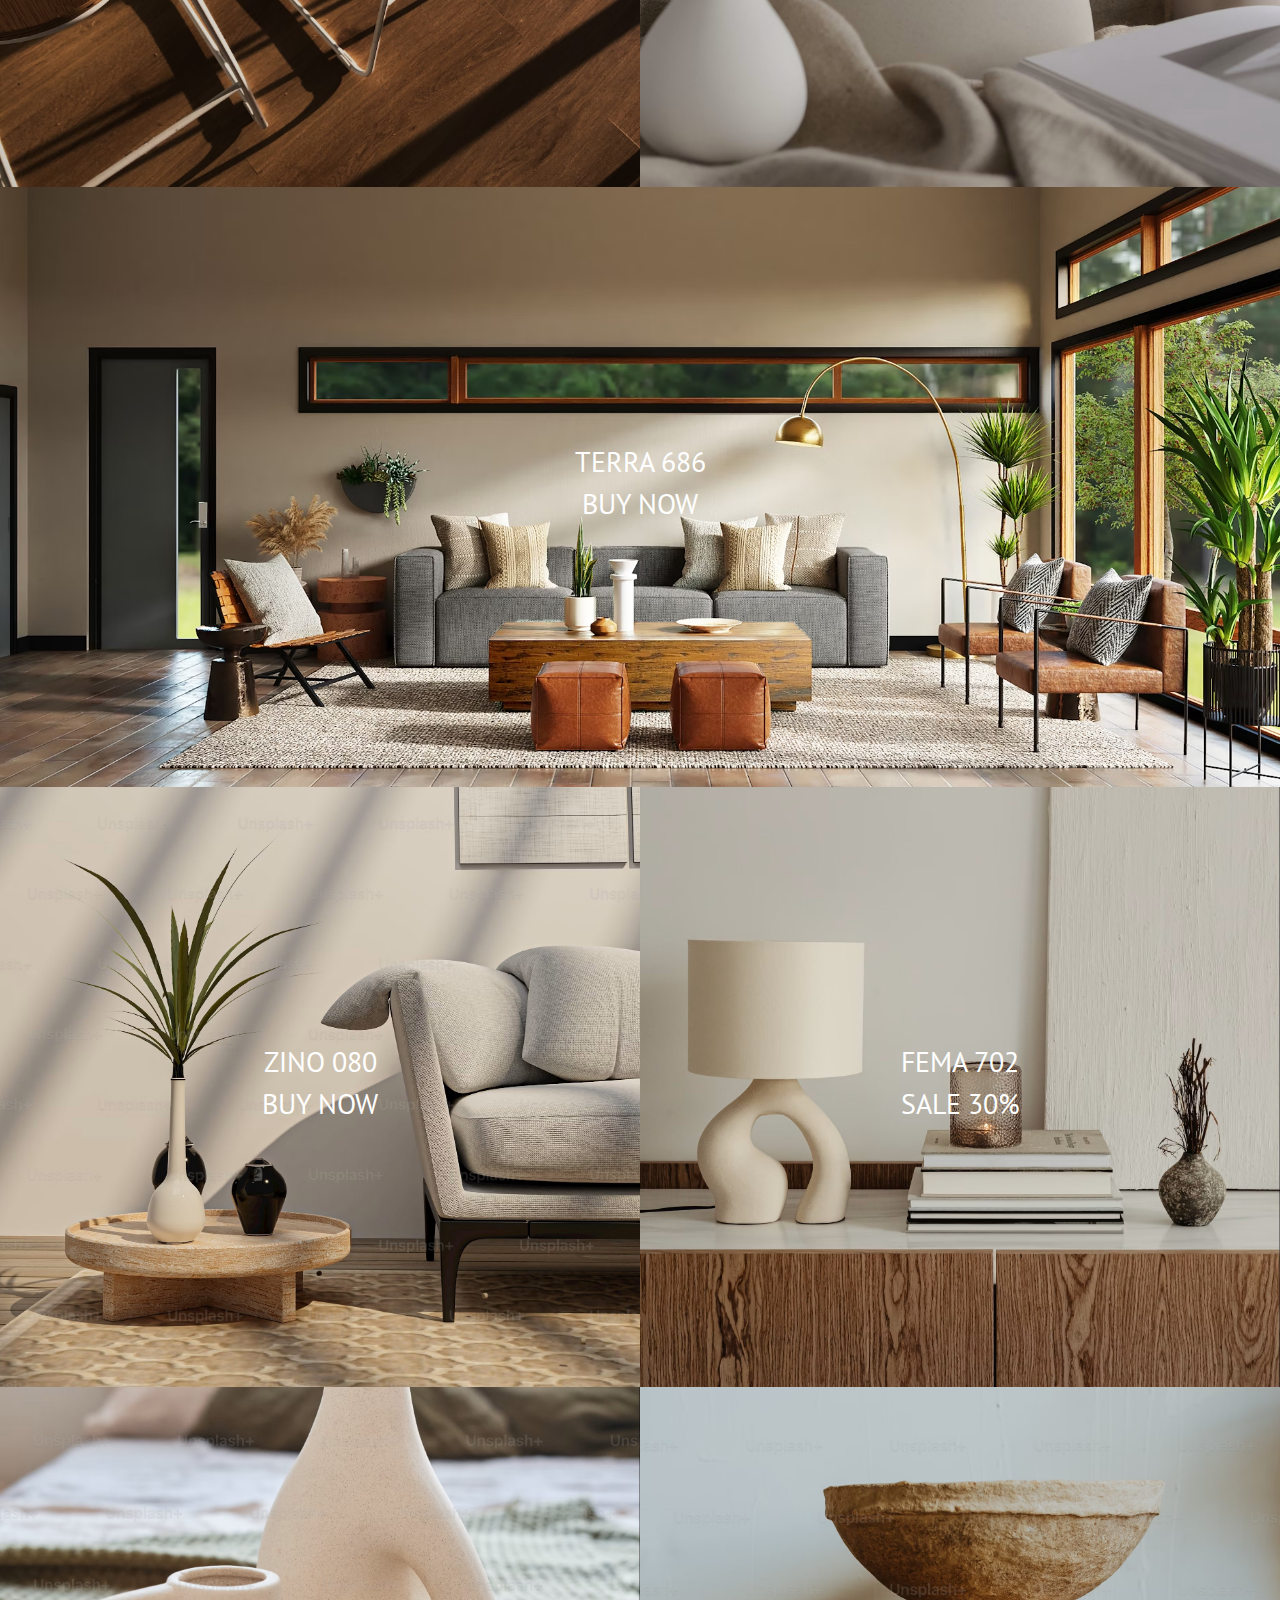
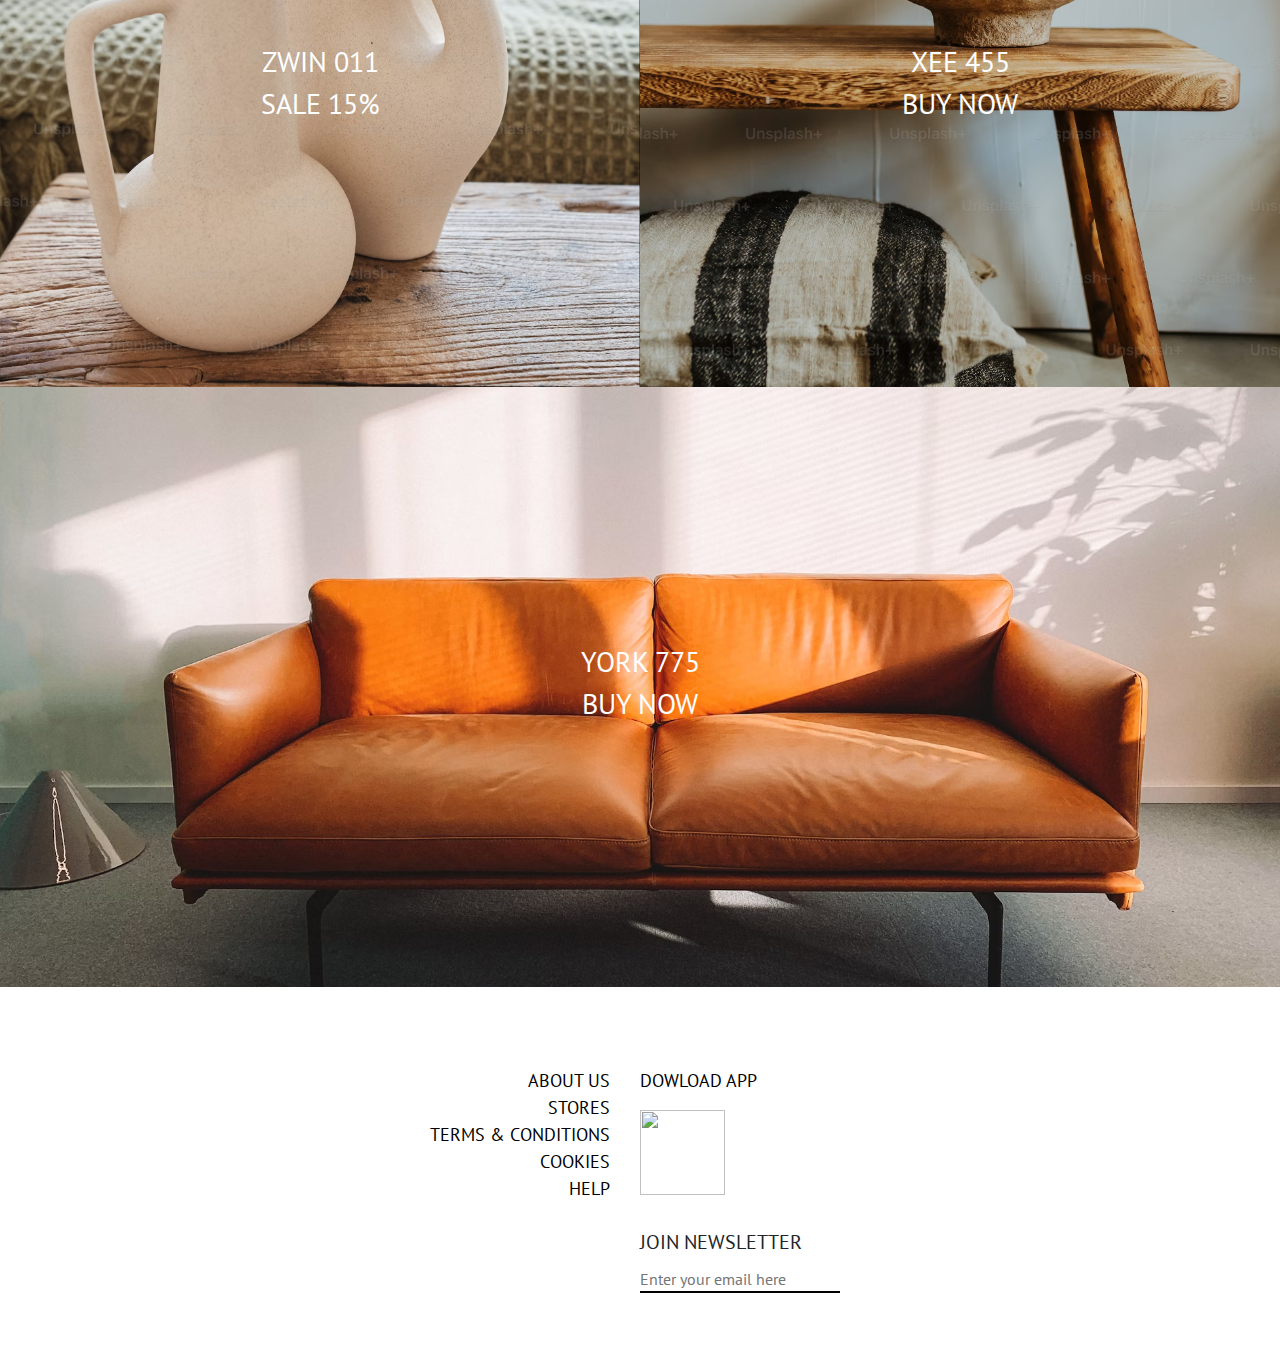
==== commit 582a48d4: "Categories handling" ====
--- a/index.html
+++ b/index.html
@@ -16,11 +16,12 @@
         <nav class="navbar bg-light fixed-top">
             <div class="container-fluid">
                 <nav class="visibleNav m-0">
-                    <a class="navbar-brand m-0" href="#"><span id="navbrand">Craft</span></a>
+                    <a class="navbar-brand m-0" href="#"><span 
+                        id="navbrand">Craft</span></a>
                     <ul class="navbar-nav me-auto m-0">
                         <li class="nav-item icon">
-                          <a class="nav-link active" aria-current="page" href="#">
-                            <img width="23" height="23" src="https://img.icons8.com/windows/32/smart-home-2.png" alt="smart-home-2"/>
+                          <a class="nav-link active" aria-current="page" href="index.html">
+                            <img width="25" height="25" src="https://img.icons8.com/windows/32/smart-home-2.png" alt="smart-home-2"/>
                           </a>
                         </li>
                     </ul>
@@ -32,8 +33,7 @@
                     <ul class="navbar-nav ms-auto m-0">
                         <li class="nav-item icon">
                             <a class="nav-link active" aria-current="page" href="#">
-                            <img width="25" height="25" src="https://img.icons8.com/forma-thin/24/shopping-bag.png" alt="shopping-bag"/>(0)
-                            </a>
+                            <img width="27" height="27" src="https://img.icons8.com/forma-thin/24/shopping-bag.png" alt="shopping-bag"/>(0)</a>
                         </li>
                     </ul>
                 </nav>
@@ -46,49 +46,11 @@
                         <button type="button" class="btn-close" data-bs-dismiss="offcanvas" aria-label="Close"></button>
                     </div>
                     <div id="offcanvas-body" class="offcanvas-body">
-                        <ul class="navbar-nav justify-content-end flex-grow-1 pe-3">
+                        <ul id="offcanvasUl" class="navbar-nav justify-content-end flex- 
+                         grow-1 pe-3">
                             <li class="nav-item">
-                                <a class="nav-link active" aria-current="page" href="#">See All</a>
-                            </li>
-                            <li class="nav-item dropdown">
-                                <a class="nav-link dropdown-toggle" href="#" id="furnitureDropdown" role="button" data-bs-toggle="dropdown" aria-expanded="false">
-                                    Furniture
-                                </a>
-                                <ul class="dropdown-menu" aria-labelledby="furnitureDropdown">
-                                    <li><a class="dropdown-item" href="#">Sofas</a></li>
-                                    <li><a class="dropdown-item" href="#">Tables</a></li>
-                                    <li><a class="dropdown-item" href="#">Chairs</a></li>
-                                </ul>
-                            </li>
-                            <li class="nav-item dropdown">
-                                <a class="nav-link dropdown-toggle" href="#" id="accessoriesDropdown" role="button" data-bs-toggle="dropdown" aria-expanded="false">
-                                    Accessories
-                                </a>
-                                <ul class="dropdown-menu" aria-labelledby="accessoriesDropdown">
-                                    <li><a class="dropdown-item" href="#">Rugs</a></li>
-                                    <li><a class="dropdown-item" href="#">Cushions</a></li>
-                                    <li><a class="dropdown-item" href="#">Lamps</a></li>
-                                </ul>
-                            </li>
-                            <li class="nav-item dropdown">
-                                <a class="nav-link dropdown-toggle" href="#" id="decorDropdown" role="button" data-bs-toggle="dropdown" aria-expanded="false">
-                                    Decor
-                                </a>
-                                <ul class="dropdown-menu" aria-labelledby="decorDropdown">
-                                    <li><a class="dropdown-item" href="#">Wall Art</a></li>
-                                    <li><a class="dropdown-item" href="#">Vases</a></li>
-                                    <li><a class="dropdown-item" href="#">Candles</a></li>
-                                </ul>
-                            </li>
-                            <li class="nav-item dropdown">
-                                <a class="nav-link dropdown-toggle" href="#" id="textileDropdown" role="button" data-bs-toggle="dropdown" aria-expanded="false">
-                                    Textile
-                                </a>
-                                <ul class="dropdown-menu" aria-labelledby="textileDropdown">
-                                    <li><a class="dropdown-item" href="#">Curtains</a></li>
-                                    <li><a class="dropdown-item" href="#">Bed Linen</a></li>
-                                    <li><a class="dropdown-item" href="#">Tablecloths</a></li>
-                                </ul>
+                                <a class="nav-link see-all active" aria- 
+                                 current="page" href="#">See All</a>
                             </li>
                         </ul>
                     </div>
@@ -101,18 +63,14 @@
                 <a href=""><h1>About Concept <span class="material-symbols-outlined">
                     arrow_forward</span></h1></a>
                 <a href=""><h1><span class="material-symbols-outlined">
-                    arrow_forward</span> Join Us</h1></a>
+                    arrow_forward</span> Contact Us</h1></a>
                 <a href=""><h1>New Collection</h1></a>
             </div>
         </header>
 
         <header>
             <div id="categoriesDiv">
-                <div><a class="" aria-current="page" href="#">See All</a></div>
-                <div><a class="" href="#">Furniture</a></div>
-                <div><a class="" href="#">Accessories</a></div>
-                <div><a class="" href="#">Decor</a></div>
-                <div><a class="" href="#">Textile</a></div>
+                <div><a class="nav-link see-all" aria-current="page" href="#">See All</a></div>
             </div>
         </header>
 
--- a/styles.css
+++ b/styles.css
@@ -50,6 +50,7 @@
     padding: 0;
     text-transform: uppercase;
     color: rgba(0, 0, 0, 0.581);
+    font-size: 18px;
 }
 
 .icon {
@@ -59,7 +60,7 @@
 #main-links-header {
     margin: 65px 0px 0px 0px;
     width: 100%;
-    height: 200px;
+    height: 250px;
     display: flex;
     flex-direction: column;
     justify-content: center;
@@ -76,7 +77,7 @@
     text-transform: uppercase;
     font-family:  "Roboto Condensed", sans-serif;;
     font-weight: 400;
-    font-size: 25px;
+    font-size: 40px;
     text-align: left;
 }
 
@@ -90,7 +91,7 @@
 #categoriesDiv div a {
     text-decoration: none;
     color: rgba(0, 0, 0, 0.781);
-    font-size: 17px;
+    font-size: 21px;
     text-transform: uppercase;
 }
 
@@ -151,6 +152,7 @@
     text-transform: uppercase;
     text-align: center;
     padding: 0px 0px;
+    font-size: 28px;
 }
 
 footer {
@@ -192,6 +194,7 @@
     text-transform: uppercase;
     color: black;
     margin-left: auto;
+    font-size: 18px;
 }
 
 .socialmediaDiv {
@@ -206,7 +209,7 @@
     text-transform: uppercase;
     color: black;
     padding: 0px 10px 0px 0px;
-    font-size: 30px;
+    font-size: 33px;
 }
 
 .app {
@@ -232,11 +235,12 @@
 .app p {
     text-transform: uppercase;
     color: black;
+    font-size: 18px;
 }
 
 label {
     width: 100%;
-    font-size: 15px;
+    font-size: 20px;
     display: block;
 }
 
@@ -255,6 +259,7 @@
 
 .offcanvas-body a {
     text-transform: uppercase;
+    font-size: 18px;
 }
 
 .dropdown-menu {
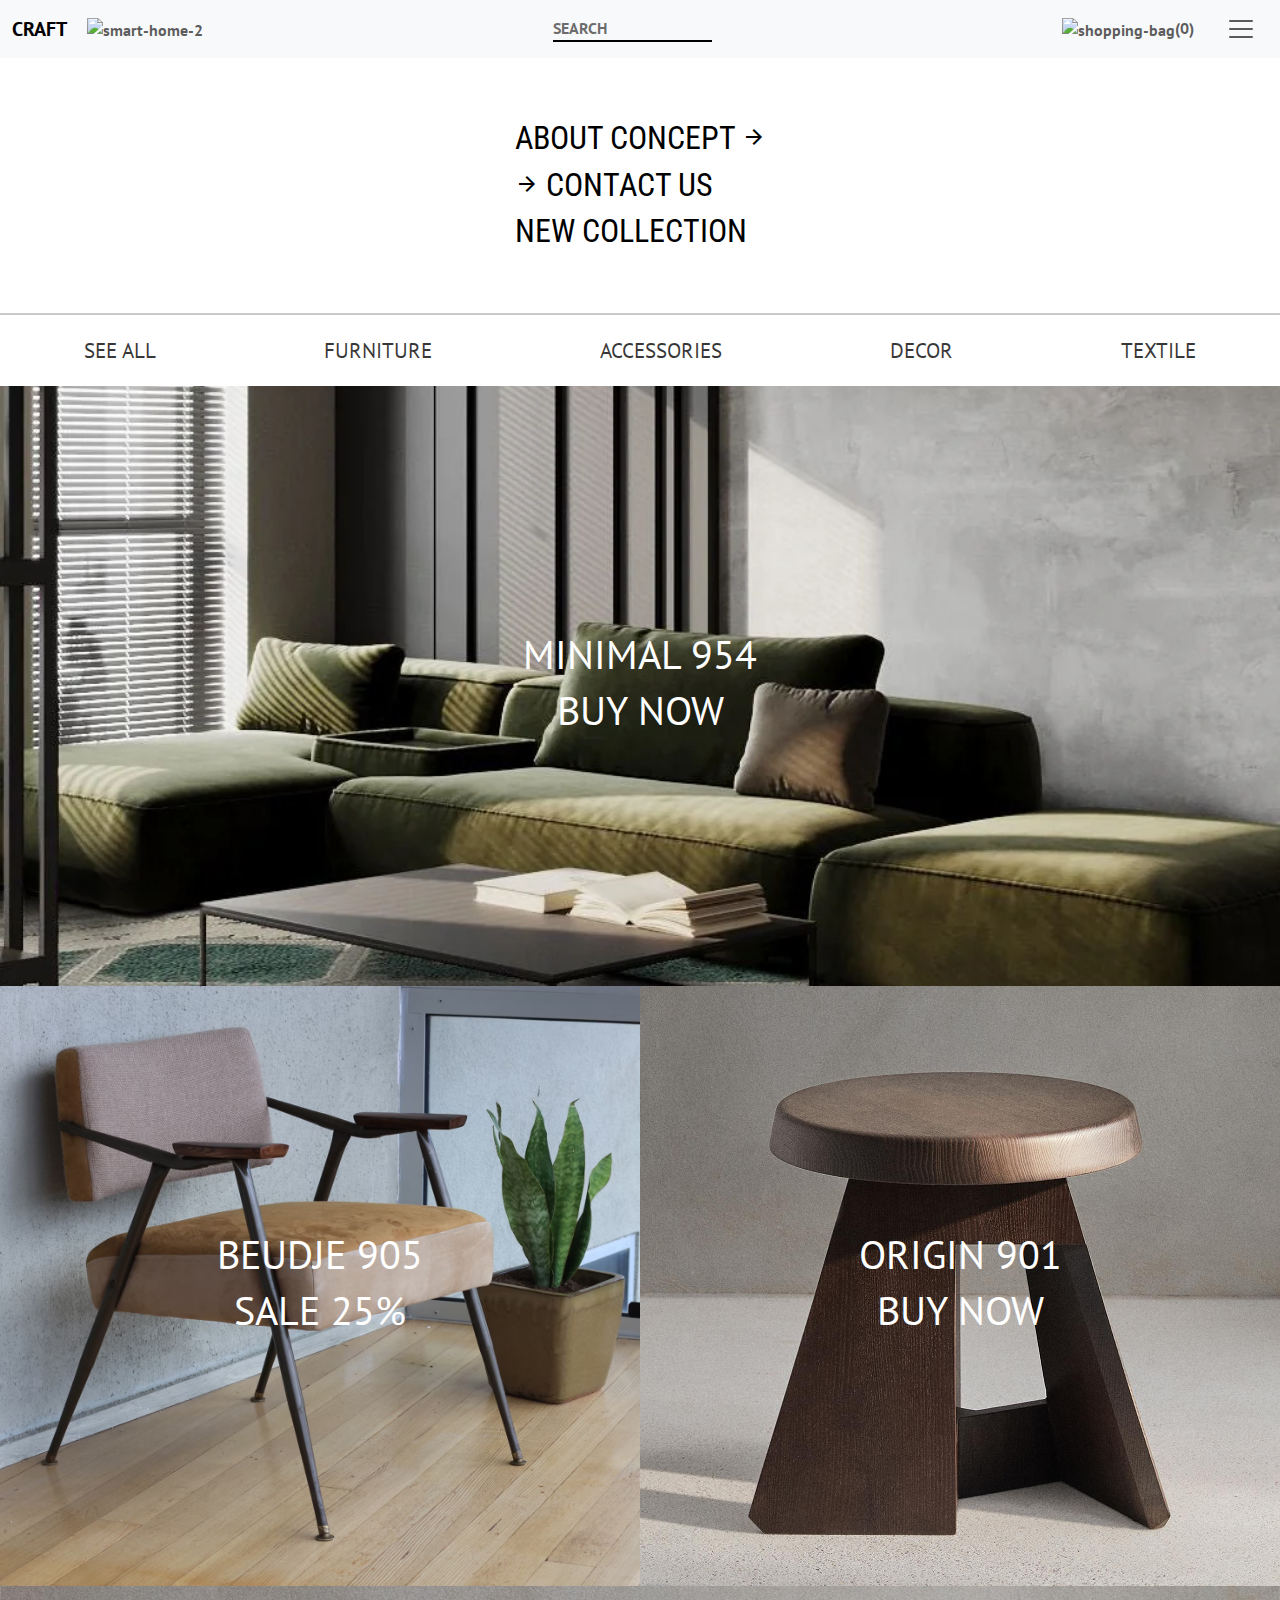
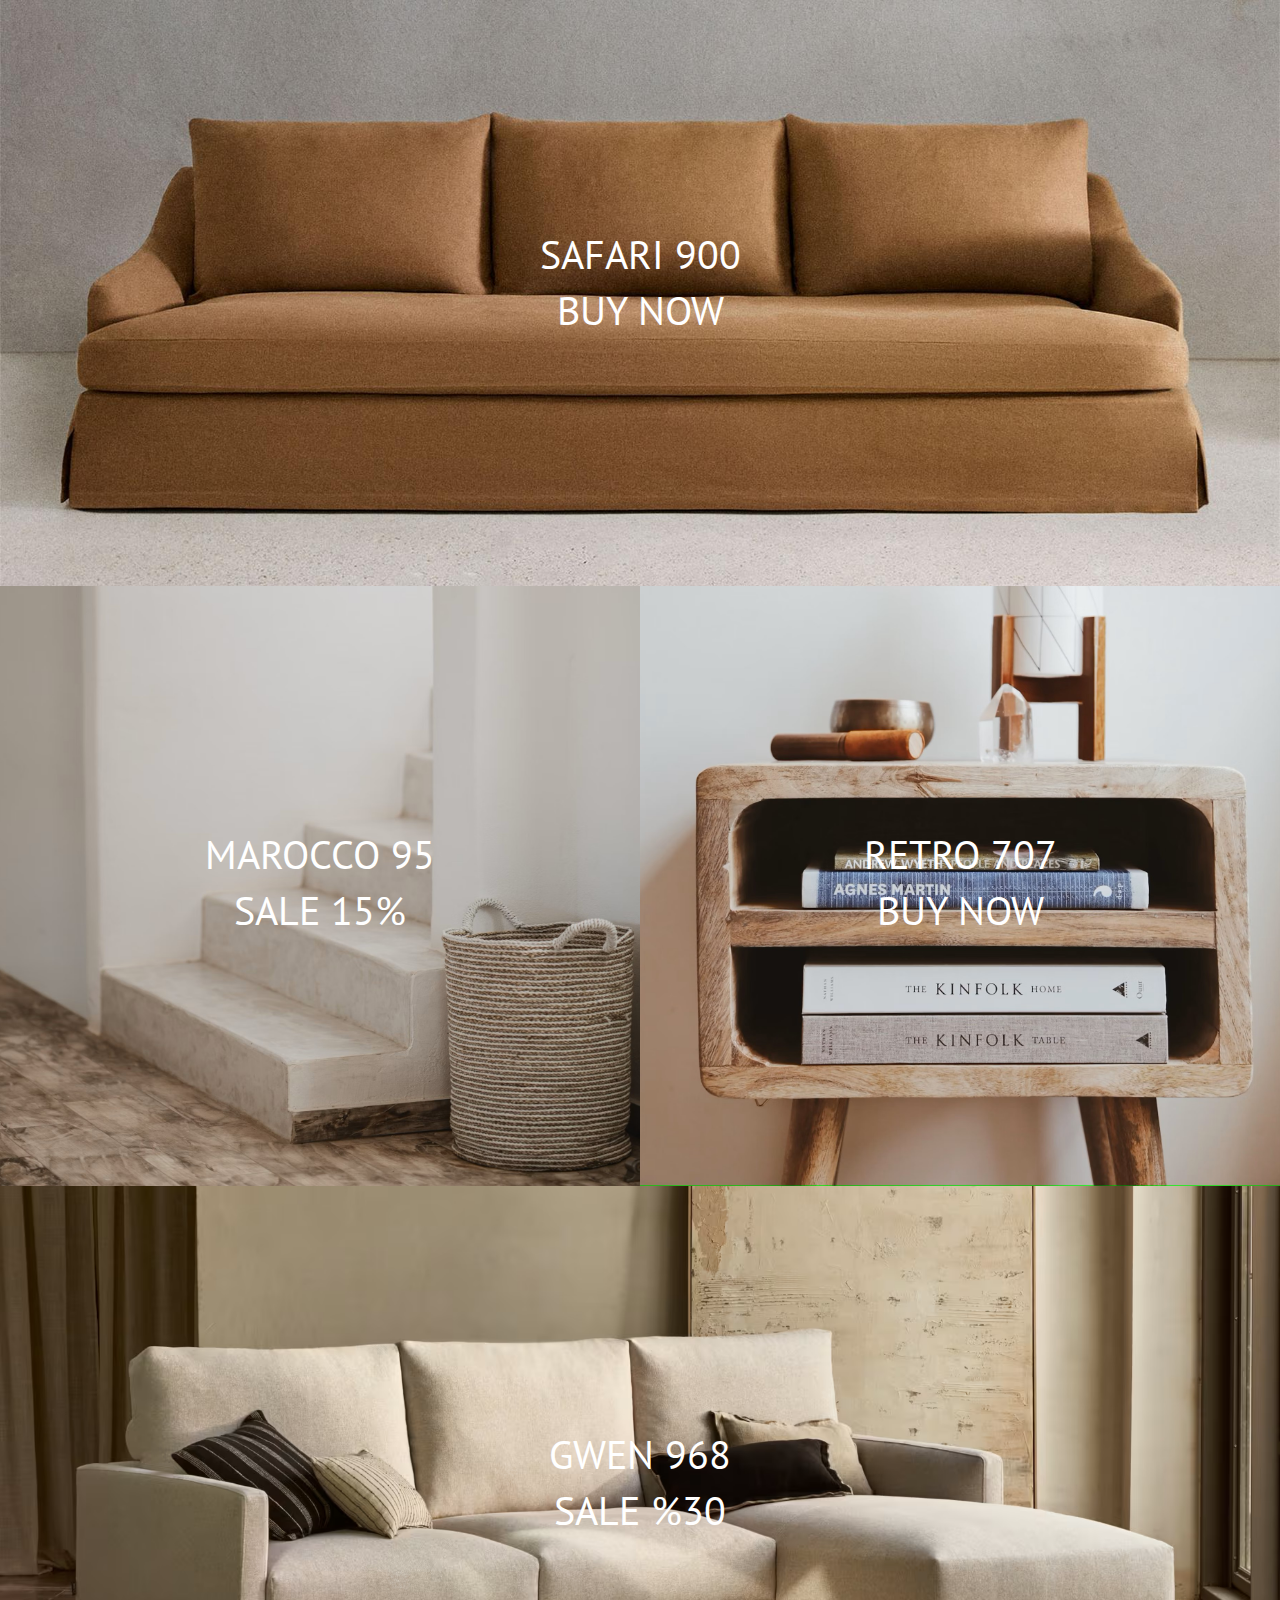
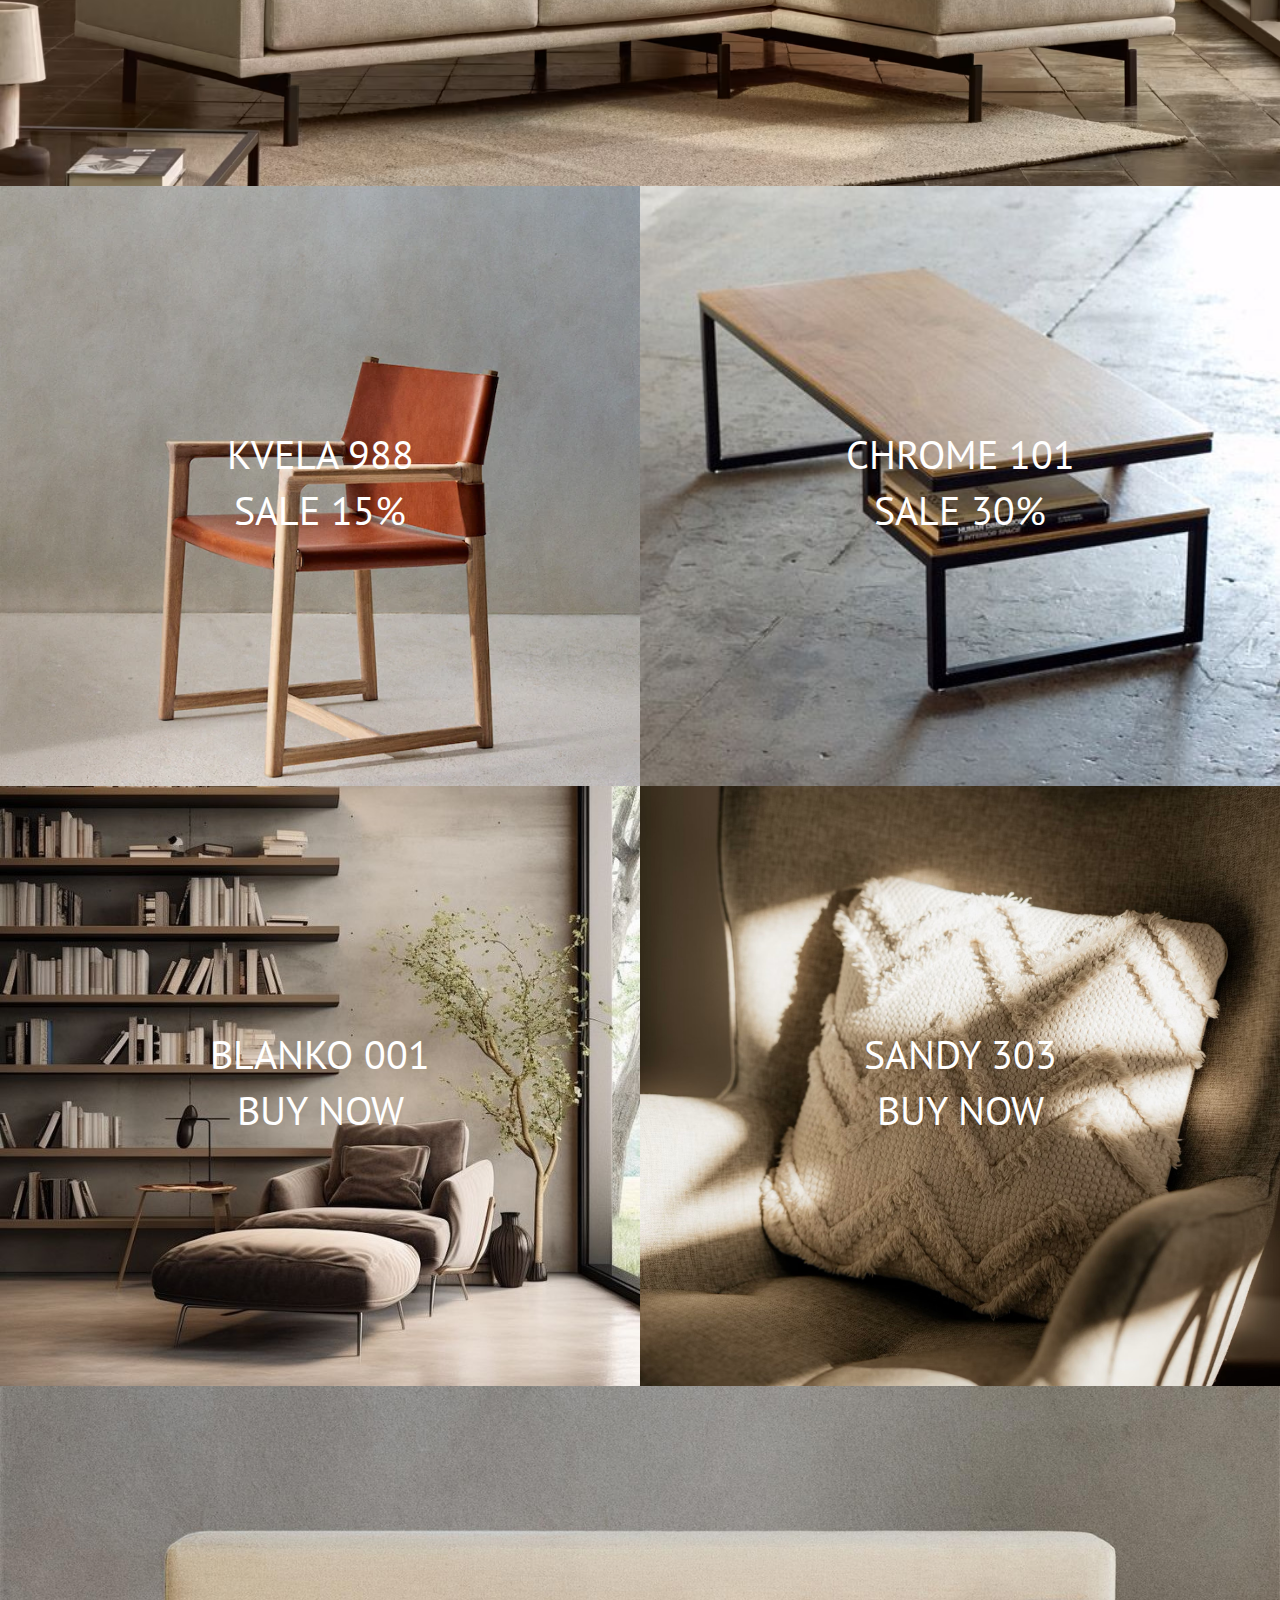
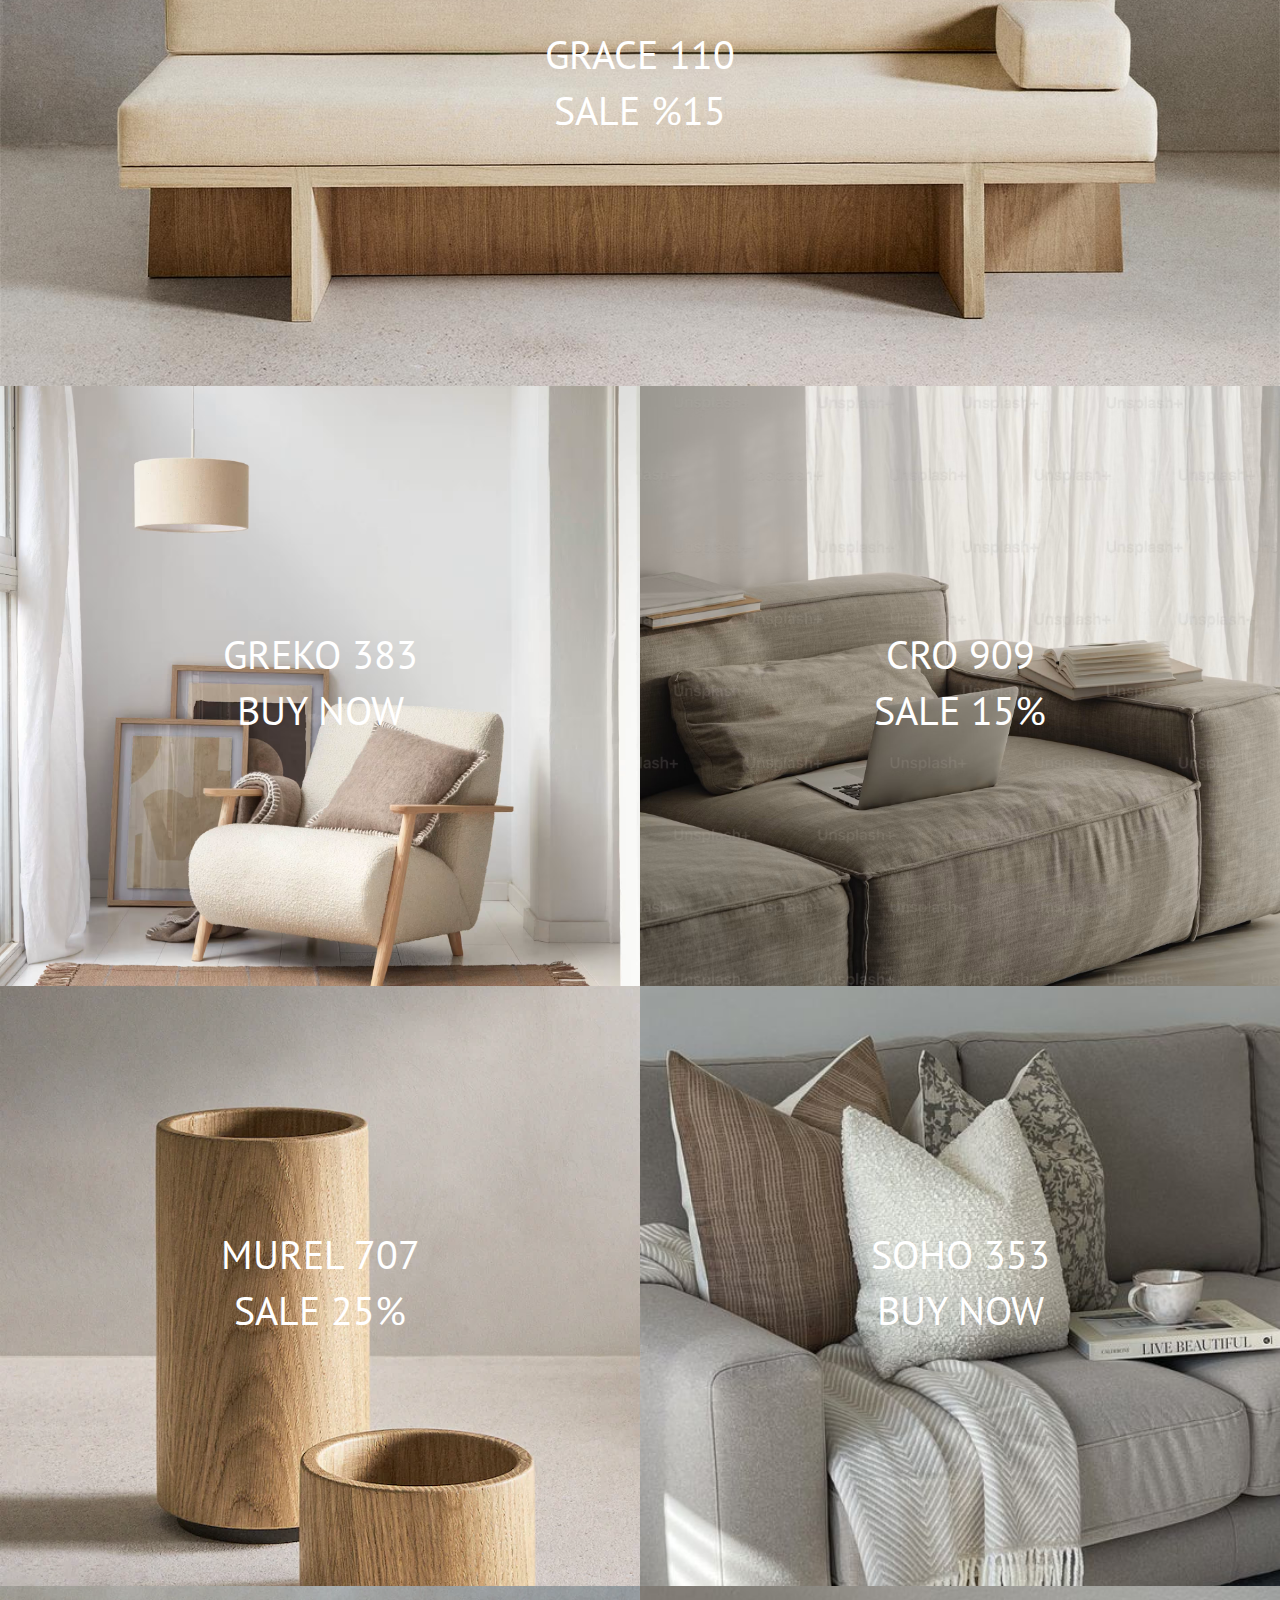
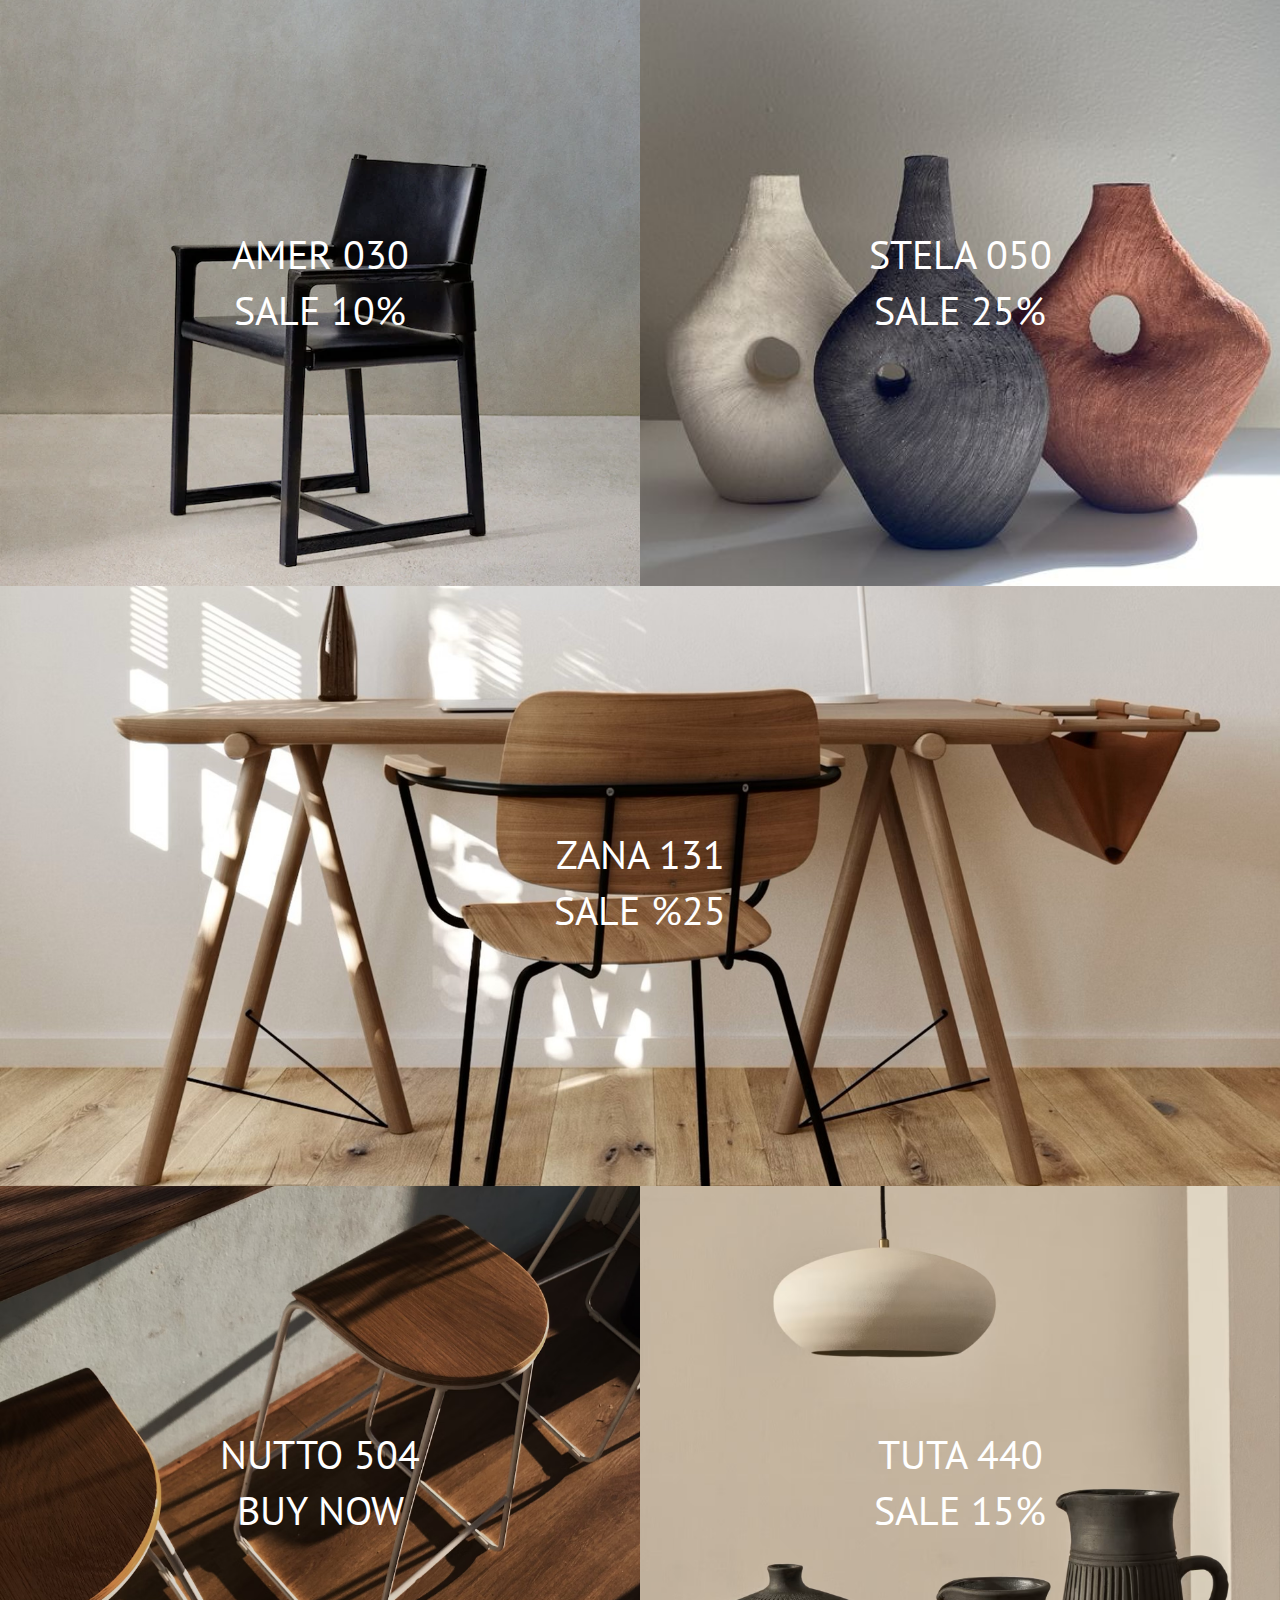
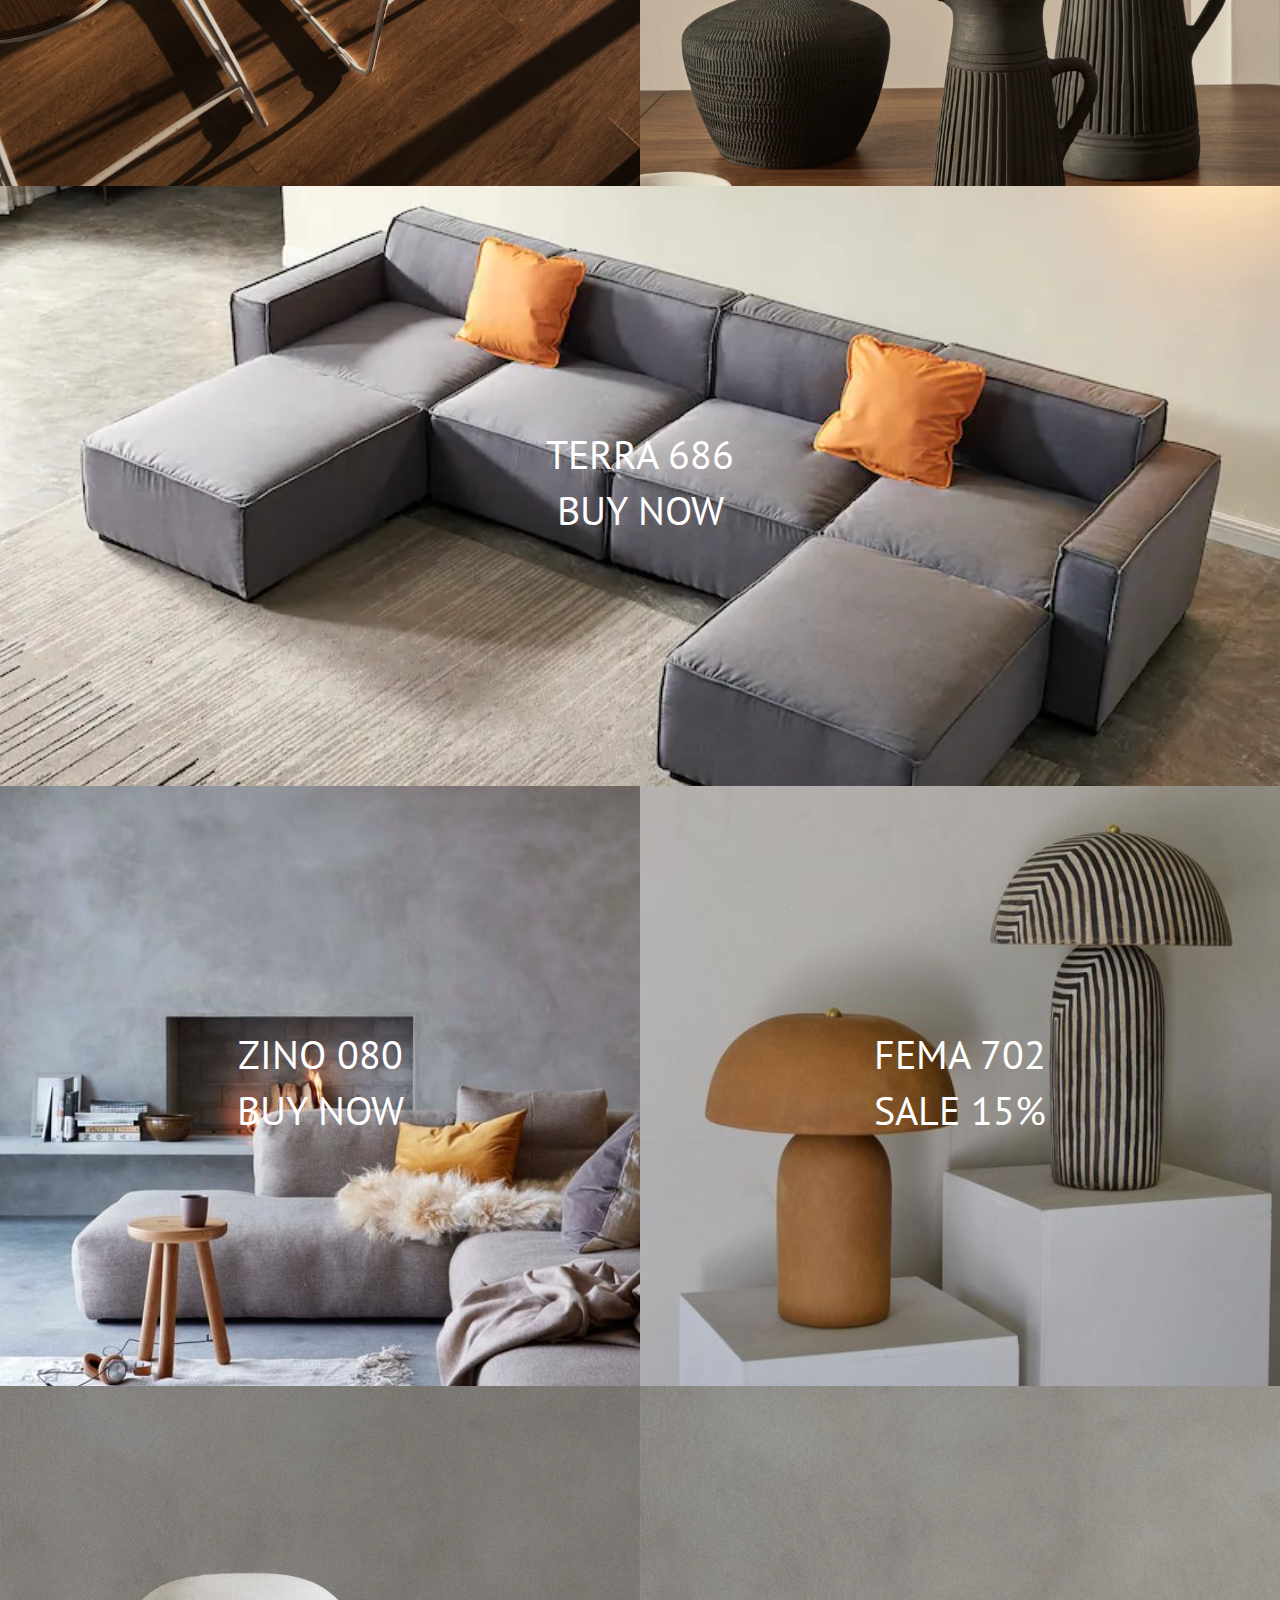
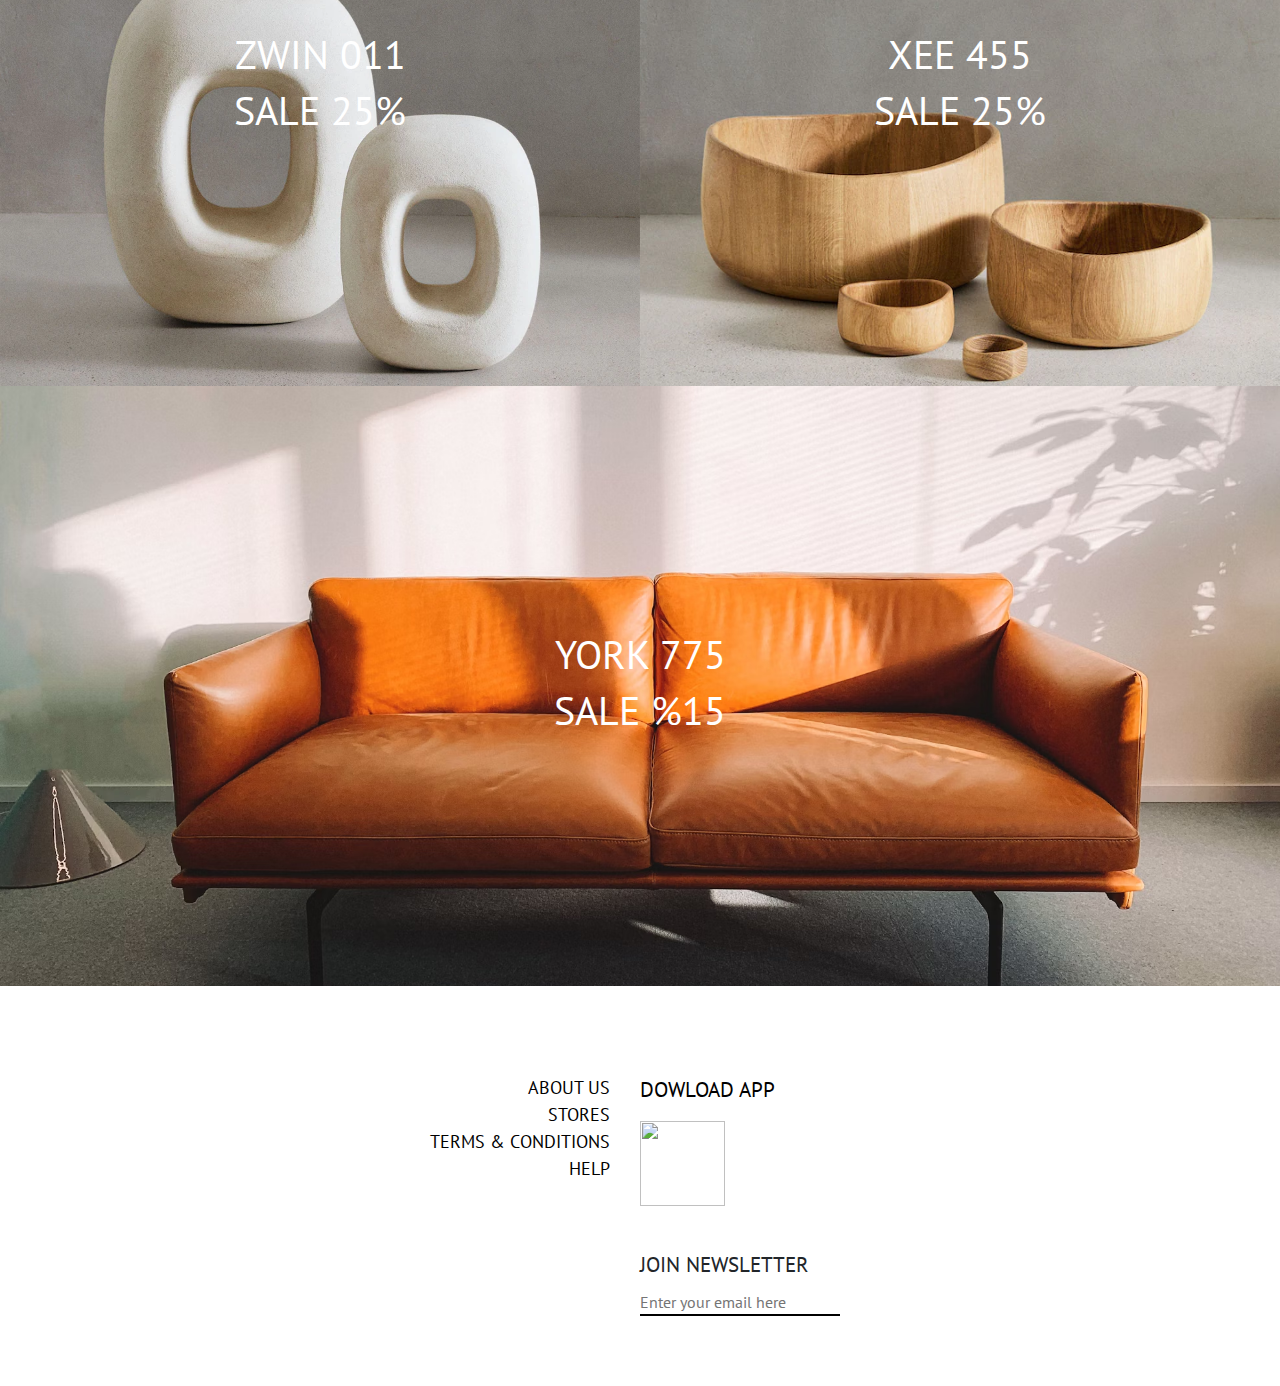
==== commit e6cb024c: "cart and CMS pages" ====
--- a/index.html
+++ b/index.html
@@ -8,6 +8,7 @@
         <link rel="preconnect" href="https://fonts.googleapis.com">
         <link rel="preconnect" href="https://fonts.gstatic.com" crossorigin>
         <link href="https://fonts.googleapis.com/css2?family=Cedarville+Cursive&family=PT+Sans:ital,wght@0,400;0,700;1,400;1,700&family=Pacifico&family=Roboto+Condensed:ital,wght@0,100..900;1,100..900&display=swap" rel="stylesheet">
+        <link rel="stylesheet" href="https://cdn.jsdelivr.net/npm/bootstrap-icons@1.8.3/font/bootstrap-icons.css" integrity="sha384-eoTu3+HydHRBIjnCVwsFyCpUDZHZSFKEJD0mc3ZqSBSb6YhZzRHeiomAUWCstIWo" crossorigin="anonymous">
         <a  href="https://icons8.com/icon/69543/website"></a>  <a href="https://icons8.com"></a>
         <link rel="stylesheet" href="https://fonts.googleapis.com/css2?family=Material+Symbols+Outlined:opsz,wght,FILL,GRAD@24,400,0,0" />
         <link href="https://cdn.lineicons.com/4.0/lineicons.css" rel="stylesheet" />
@@ -20,20 +21,31 @@
                         id="navbrand">Craft</span></a>
                     <ul class="navbar-nav me-auto m-0">
                         <li class="nav-item icon">
-                          <a class="nav-link active" aria-current="page" href="index.html">
+                          <a class="nav-link" aria-current="page" href="#">
                             <img width="25" height="25" src="https://img.icons8.com/windows/32/smart-home-2.png" alt="smart-home-2"/>
                           </a>
                         </li>
                     </ul>
                     <ul class="navbar-nav m-auto m-0">
                         <li class="nav-item">
-                          <a id="searchLink" class="nav-link active" aria-current="page" href="#">Search</a>
+                          <a id="searchLink" class="nav-link" aria-current="page" href="#">Search</a>
                         </li>
                     </ul>
                     <ul class="navbar-nav ms-auto m-0">
                         <li class="nav-item icon">
-                            <a class="nav-link active" aria-current="page" href="#">
-                            <img width="27" height="27" src="https://img.icons8.com/forma-thin/24/shopping-bag.png" alt="shopping-bag"/>(0)</a>
+                            <a class="nav-link" aria-current="page" data-bs-toggle="offcanvas" href="#offcanvasCart" role="button" aria-controls="offcanvasCart">
+                            <img width="27" height="27" src="https://img.icons8.com/forma-thin/24/shopping-bag.png" alt="shopping-bag"/>(<span id="cartQty">0</span>)</a>
+                            <div class="offcanvas offcanvas-end" tabindex="-1" id="offcanvasCart" aria-labelledby="offcanvasCartLabel">
+                                <div class="offcanvas-header">
+                                  <h5 class="offcanvas-title" id="offcanvasCartLabel">Cart</h5>
+                                  <button type="button" class="btn-close" data-bs-dismiss="offcanvas" aria-label="Close"></button>
+                                </div>
+                                <div class="offcanvas-body">
+                                    <div id="cartItems" class="cartItems w-100 row row-cols-2 row-cols-md-2">
+                                        
+                                    </div>
+                                </div>
+                            </div>
                         </li>
                     </ul>
                 </nav>
@@ -49,28 +61,60 @@
                         <ul id="offcanvasUl" class="navbar-nav justify-content-end flex- 
                          grow-1 pe-3">
                             <li class="nav-item">
-                                <a class="nav-link see-all active" aria- 
+                                <a class="nav-link" id="all" aria- 
                                  current="page" href="#">See All</a>
+                                 <a class="nav-link" id="newCollection" aria- 
+                                 current="page" href="#">New Collection</a>
                             </li>
                         </ul>
+                        <div class="mt-3">
+                            <div>
+                                <div class="offcanvasMenuLinks">
+                                    <a href="#about-us">About Us</a>
+                                    <a href="#stores">Stores</a>
+                                    <a href="#terms">Terms & conditions</a>
+                                    <a href="#help">Help</a>
+                                </div>
+                                <div class="app mt-3 h-auto">
+                                    <p>Dowload App</p>
+                                    <img src="https://cdn.pixabay.com/photo/2013/07/12/14/45/qr-code-148732_1280.png" alt="">
+                                </div>
+                            </div>
+                            <div class="socialmedia mt-3">
+                                <div class="socialmediaDiv m-0">
+                                    <a href="#">
+                                        <i class="bi bi-facebook"></i>
+                                    </a>
+                                    <a href="#">
+                                        <i class="bi bi-instagram"></i>
+                                    </a>
+                                    <a href="#">
+                                        <i class="bi bi-pinterest"></i>
+                                    </a>
+                                    <a href="#">
+                                        <i class="bi bi-youtube"></i>
+                                    </a>
+                                </div>
+                            </div>
+                        </div>
                     </div>
                 </div>
             </div>
         </nav>
 
         <header id="main-links-header">
-            <div>
-                <a href=""><h1>About Concept <span class="material-symbols-outlined">
+            <div id="mainLinks">
+                <a href="#about-us"><h1>About Concept <span class="material-symbols-outlined">
                     arrow_forward</span></h1></a>
-                <a href=""><h1><span class="material-symbols-outlined">
+                <a href="#help"><h1><span class="material-symbols-outlined">
                     arrow_forward</span> Contact Us</h1></a>
-                <a href=""><h1>New Collection</h1></a>
+                <a href="#"><h1 id="newCollection" class="nav-link">New Collection</h1></a>
             </div>
         </header>
 
         <header>
             <div id="categoriesDiv">
-                <div><a class="nav-link see-all" aria-current="page" href="#">See All</a></div>
+                <div><a class="nav-link" id="all" aria-current="page" href="#">See All</a></div>
             </div>
         </header>
 
@@ -79,33 +123,33 @@
                 <div class="singleImgDiv">
                     <div class="productInfoDiv">
                         <h4 class="productDivh4"></h4>
-                        <h5 class="productDivh5">Buy now</h5>
-                    </div>
-                </div>
-            </a>
-            <div class="twoImgDiv">
-                <a class="productAdiv" href="http://">
-                    <div class="imgSet">
-                        <div class="productInfoDiv">
-                            <h4 class="productDivh4"></h4>
-                            <h5 class="productDivh5">Sale 15%</h5>
-                        </div>
-                    </div> 
-                </a>
-                <a class="productAdiv" href="http://">
-                    <div class="imgSet">
-                        <div class="productInfoDiv">
-                            <h4 class="productDivh4">Origin 901</h4>
-                            <h5 class="productDivh5">Sale 25%</h5>
-                        </div>
-                    </div> 
-                </a>
-            </div>
-            <a class="productAdiv" href="http://">
-                <div class="singleImgDiv">
-                    <div class="productInfoDiv">
-                        <h4 class="productDivh4"></h4>
-                        <h5 class="productDivh5">Buy now</h5>
+                        <h5 class="productDivh5"></h5>
+                    </div>
+                </div>
+            </a>
+            <div class="twoImgDiv">
+                <a class="productAdiv" href="http://">
+                    <div class="imgSet">
+                        <div class="productInfoDiv">
+                            <h4 class="productDivh4"></h4>
+                            <h5 class="productDivh5"></h5>
+                        </div>
+                    </div> 
+                </a>
+                <a class="productAdiv" href="http://">
+                    <div class="imgSet">
+                        <div class="productInfoDiv">
+                            <h4 class="productDivh4"></h4>
+                            <h5 class="productDivh5"></h5>
+                        </div>
+                    </div> 
+                </a>
+            </div>
+            <a class="productAdiv" href="http://">
+                <div class="singleImgDiv">
+                    <div class="productInfoDiv">
+                        <h4 class="productDivh4"></h4>
+                        <h5 class="productDivh5"></h5>
                     </div>
                 </div> 
             </a>
@@ -114,24 +158,24 @@
                     <div class="imgSet">
                         <div class="productInfoDiv">
                             <h4 class="productDivh4"></h4>
-                            <h5 class="productDivh5">Buy now</h5>
-                        </div>
-                    </div> 
-                </a>
-                <a class="productAdiv" href="http://">
-                    <div class="imgSet">
-                        <div class="productInfoDiv">
-                            <h4 class="productDivh4"></h4>
-                            <h5 class="productDivh5">Sale 15%</h5>
-                        </div>
-                    </div> 
-                </a>
-            </div>
-            <a class="productAdiv" href="http://">
-                <div class="singleImgDiv">
-                    <div class="productInfoDiv">
-                        <h4 class="productDivh4"></h4>
-                        <h5 class="productDivh5">Sale 50%</h5>
+                            <h5 class="productDivh5"></h5>
+                        </div>
+                    </div> 
+                </a>
+                <a class="productAdiv" href="http://">
+                    <div class="imgSet">
+                        <div class="productInfoDiv">
+                            <h4 class="productDivh4"></h4>
+                            <h5 class="productDivh5"></h5>
+                        </div>
+                    </div> 
+                </a>
+            </div>
+            <a class="productAdiv" href="http://">
+                <div class="singleImgDiv">
+                    <div class="productInfoDiv">
+                        <h4 class="productDivh4"></h4>
+                        <h5 class="productDivh5"></h5>
                     </div>
                 </div> 
             </a>
@@ -140,42 +184,42 @@
                     <div class="imgSet">
                         <div class="productInfoDiv">
                             <h4 class="productDivh4"></h4>
-                            <h5 class="productDivh5">Buy now</h5>
-                        </div>
-                    </div> 
-                </a>
-                <a class="productAdiv" href="http://">
-                    <div class="imgSet">
-                        <div class="productInfoDiv">
-                            <h4 class="productDivh4"></h4>
-                            <h5 class="productDivh5">Buy now</h5>
-                        </div>
-                    </div> 
-                </a>
-            </div>
-            <div class="twoImgDiv">
-                <a class="productAdiv" href="http://">
-                    <div class="imgSet">
-                        <div class="productInfoDiv">
-                            <h4 class="productDivh4"></h4>
-                            <h5 class="productDivh5">Sale 50%</h5>
-                        </div>
-                    </div> 
-                </a>
-                <a class="productAdiv" href="http://">
-                    <div class="imgSet">
-                        <div class="productInfoDiv">
-                            <h4 class="productDivh4"></h4>
-                            <h5 class="productDivh5">Buy now</h5>
-                        </div>
-                    </div> 
-                </a>
-            </div>
-            <a class="productAdiv" href="http://">
-                <div class="singleImgDiv">
-                    <div class="productInfoDiv">
-                        <h4 class="productDivh4"></h4>
-                        <h5 class="productDivh5">Sale 30%</h5>
+                            <h5 class="productDivh5"></h5>
+                        </div>
+                    </div> 
+                </a>
+                <a class="productAdiv" href="http://">
+                    <div class="imgSet">
+                        <div class="productInfoDiv">
+                            <h4 class="productDivh4"></h4>
+                            <h5 class="productDivh5"></h5>
+                        </div>
+                    </div> 
+                </a>
+            </div>
+            <div class="twoImgDiv">
+                <a class="productAdiv" href="http://">
+                    <div class="imgSet">
+                        <div class="productInfoDiv">
+                            <h4 class="productDivh4"></h4>
+                            <h5 class="productDivh5"></h5>
+                        </div>
+                    </div> 
+                </a>
+                <a class="productAdiv" href="http://">
+                    <div class="imgSet">
+                        <div class="productInfoDiv">
+                            <h4 class="productDivh4"></h4>
+                            <h5 class="productDivh5"></h5>
+                        </div>
+                    </div> 
+                </a>
+            </div>
+            <a class="productAdiv" href="http://">
+                <div class="singleImgDiv">
+                    <div class="productInfoDiv">
+                        <h4 class="productDivh4"></h4>
+                        <h5 class="productDivh5"></h5>
                     </div>
                 </div> 
             </a>
@@ -184,60 +228,60 @@
                     <div class="imgSet">
                         <div class="productInfoDiv">
                             <h4 class="productDivh4"></h4>
-                            <h5 class="productDivh5">Buy now</h5>
-                        </div>
-                    </div> 
-                </a>
-                <a class="productAdiv" href="http://">
-                    <div class="imgSet">
-                        <div class="productInfoDiv">
-                            <h4 class="productDivh4"></h4>
-                            <h5 class="productDivh5">Buy now</h5>
-                        </div>
-                    </div> 
-                </a>
-            </div>
-            <div class="twoImgDiv">
-                <a class="productAdiv" href="http://">
-                    <div class="imgSet">
-                        <div class="productInfoDiv">
-                            <h4 class="productDivh4"></h4>
-                            <h5 class="productDivh5">Sale 15%</h5>
-                        </div>
-                    </div> 
-                </a>
-                <a class="productAdiv" href="http://">
-                    <div class="imgSet">
-                        <div class="productInfoDiv">
-                            <h4 class="productDivh4"></h4>
-                            <h5 class="productDivh5">Buy now</h5>
-                        </div>
-                    </div> 
-                </a>
-            </div>
-            <div class="twoImgDiv">
-                <a class="productAdiv" href="http://">
-                    <div class="imgSet">
-                        <div class="productInfoDiv">
-                            <h4 class="productDivh4"></h4>
-                            <h5 class="productDivh5">Buy now</h5>
-                        </div>
-                    </div> 
-                </a>
-                <a class="productAdiv" href="http://">
-                    <div class="imgSet">
-                        <div class="productInfoDiv">
-                            <h4 class="productDivh4"></h4>
-                            <h5 class="productDivh5">Buy now</h5>
-                        </div>
-                    </div> 
-                </a>
-            </div>
-            <a class="productAdiv" href="http://">
-                <div class="singleImgDiv">
-                    <div class="productInfoDiv">
-                        <h4 class="productDivh4"></h4>
-                        <h5 class="productDivh5">Buy now</h5>
+                            <h5 class="productDivh5"></h5>
+                        </div>
+                    </div> 
+                </a>
+                <a class="productAdiv" href="http://">
+                    <div class="imgSet">
+                        <div class="productInfoDiv">
+                            <h4 class="productDivh4"></h4>
+                            <h5 class="productDivh5"></h5>
+                        </div>
+                    </div> 
+                </a>
+            </div>
+            <div class="twoImgDiv">
+                <a class="productAdiv" href="http://">
+                    <div class="imgSet">
+                        <div class="productInfoDiv">
+                            <h4 class="productDivh4"></h4>
+                            <h5 class="productDivh5"></h5>
+                        </div>
+                    </div> 
+                </a>
+                <a class="productAdiv" href="http://">
+                    <div class="imgSet">
+                        <div class="productInfoDiv">
+                            <h4 class="productDivh4"></h4>
+                            <h5 class="productDivh5"></h5>
+                        </div>
+                    </div> 
+                </a>
+            </div>
+            <div class="twoImgDiv">
+                <a class="productAdiv" href="http://">
+                    <div class="imgSet">
+                        <div class="productInfoDiv">
+                            <h4 class="productDivh4"></h4>
+                            <h5 class="productDivh5"></h5>
+                        </div>
+                    </div> 
+                </a>
+                <a class="productAdiv" href="http://">
+                    <div class="imgSet">
+                        <div class="productInfoDiv">
+                            <h4 class="productDivh4"></h4>
+                            <h5 class="productDivh5"></h5>
+                        </div>
+                    </div> 
+                </a>
+            </div>
+            <a class="productAdiv" href="http://">
+                <div class="singleImgDiv">
+                    <div class="productInfoDiv">
+                        <h4 class="productDivh4"></h4>
+                        <h5 class="productDivh5"></h5>
                     </div>
                 </div> 
             </a>
@@ -246,24 +290,24 @@
                     <div class="imgSet">
                         <div class="productInfoDiv">
                             <h4 class="productDivh4"></h4>
-                            <h5 class="productDivh5">Sale 15%</h5>
-                        </div>
-                    </div> 
-                </a>
-                <a class="productAdiv" href="http://">
-                    <div class="imgSet">
-                        <div class="productInfoDiv">
-                            <h4 class="productDivh4"></h4>
-                            <h5 class="productDivh5">Buy now</h5>
-                        </div>
-                    </div> 
-                </a>
-            </div>
-            <a class="productAdiv" href="http://">
-                <div class="singleImgDiv">
-                    <div class="productInfoDiv">
-                        <h4 class="productDivh4"></h4>
-                        <h5 class="productDivh5">Buy now</h5>
+                            <h5 class="productDivh5"></h5>
+                        </div>
+                    </div> 
+                </a>
+                <a class="productAdiv" href="http://">
+                    <div class="imgSet">
+                        <div class="productInfoDiv">
+                            <h4 class="productDivh4"></h4>
+                            <h5 class="productDivh5"></h5>
+                        </div>
+                    </div> 
+                </a>
+            </div>
+            <a class="productAdiv" href="http://">
+                <div class="singleImgDiv">
+                    <div class="productInfoDiv">
+                        <h4 class="productDivh4"></h4>
+                        <h5 class="productDivh5"></h5>
                     </div>
                 </div> 
             </a>
@@ -272,42 +316,42 @@
                     <div class="imgSet">
                         <div class="productInfoDiv">
                             <h4 class="productDivh4"></h4>
-                            <h5 class="productDivh5">Buy now</h5>
-                        </div>
-                    </div> 
-                </a>
-                <a class="productAdiv" href="http://">
-                    <div class="imgSet">
-                        <div class="productInfoDiv">
-                            <h4 class="productDivh4"></h4>
-                            <h5 class="productDivh5">Sale 30%</h5>
-                        </div>
-                    </div> 
-                </a>
-            </div>
-            <div class="twoImgDiv">
-                <a class="productAdiv" href="http://">
-                    <div class="imgSet">
-                        <div class="productInfoDiv">
-                            <h4 class="productDivh4"></h4>
-                            <h5 class="productDivh5">Sale 15%</h5>
-                        </div>
-                    </div> 
-                </a>
-                <a class="productAdiv" href="http://">
-                    <div class="imgSet">
-                        <div class="productInfoDiv">
-                            <h4 class="productDivh4"></h4>
-                            <h5 class="productDivh5">Buy now</h5>
-                        </div>
-                    </div> 
-                </a>
-            </div>
-            <a class="productAdiv" href="http://">
-                <div class="singleImgDiv">
-                    <div class="productInfoDiv">
-                        <h4 class="productDivh4"></h4>
-                        <h5 class="productDivh5">Buy now</h5>
+                            <h5 class="productDivh5"></h5>
+                        </div>
+                    </div> 
+                </a>
+                <a class="productAdiv" href="http://">
+                    <div class="imgSet">
+                        <div class="productInfoDiv">
+                            <h4 class="productDivh4"></h4>
+                            <h5 class="productDivh5"></h5>
+                        </div>
+                    </div> 
+                </a>
+            </div>
+            <div class="twoImgDiv">
+                <a class="productAdiv" href="http://">
+                    <div class="imgSet">
+                        <div class="productInfoDiv">
+                            <h4 class="productDivh4"></h4>
+                            <h5 class="productDivh5"></h5>
+                        </div>
+                    </div> 
+                </a>
+                <a class="productAdiv" href="http://">
+                    <div class="imgSet">
+                        <div class="productInfoDiv">
+                            <h4 class="productDivh4"></h4>
+                            <h5 class="productDivh5"></h5>
+                        </div>
+                    </div> 
+                </a>
+            </div>
+            <a class="productAdiv" href="http://">
+                <div class="singleImgDiv">
+                    <div class="productInfoDiv">
+                        <h4 class="productDivh4"></h4>
+                        <h5 class="productDivh5"></h5>
                     </div>
                 </div> 
             </a>
@@ -317,15 +361,152 @@
             <div id="productRow" class="row row-cols-2 row-cols-lg-3 row-cols-md-2 row-cols-sm-2 g-4">
             </div>
         </main>
+
+        <main id="productPage">
+            <div id="productPageContainer" class="row mb-5">
+                <div class="itemMainImg col col-12 col-sm-12 col-lg-6 p-0">
+                    <img id="itemMainImg" src="" alt="">
+                </div>
+                <div class="itemInfo col col-12 col-sm-12 col-lg-6">
+                    <h2 id="itemName"></h2>
+                    <h4 id="itemPrize"></h4>
+                    <p id="itemSku" class="pt-2 pb-2"></p>
+                    <div id="colorDiv" class="pt-2 pb-2 d-flex align-items-center h-auto">
+                    </div>
+                    <p id="itemDesciption" class="pt-3 pb-3"></p>
+                    <a class="itemSpecLink me-3" data-bs-toggle="offcanvas" href="#offcanvasSpecifications" role="button" aria-controls="offcanvasSpecifications">
+                        Specifications
+                    </a>
+                    <div class="offcanvas offcanvas-end" tabindex="-1" id="offcanvasSpecifications" aria-labelledby="offcanvasSpecificationsLabel">
+                        <div class="offcanvas-header">
+                          <h5 class="offcanvas-title" id="offcanvasSpecificationsLabel">Specifications</h5>
+                          <button type="button" class="btn-close" data-bs-dismiss="offcanvas" aria-label="Close"></button>
+                        </div>
+                        <div class="offcanvas-body">
+                            <div id="specDesciption">
+                            </div>
+                        </div>
+                    </div>
+                    <a class="itemSpecLink" data-bs-toggle="offcanvas" href="#offcanvasAvailability" role="button" aria-controls="offcanvasAvailability">
+                        In-store Availability
+                    </a>
+                    <div class="offcanvas offcanvas-end" tabindex="-1" id="offcanvasAvailability" aria-labelledby="offcanvasAvailabilityLabel">
+                        <div class="offcanvas-header">
+                          <h5 class="offcanvas-title" id="offcanvasAvailabilityLabel">In-store Availability</h5>
+                          <button type="button" class="btn-close" data-bs-dismiss="offcanvas" aria-label="Close"></button>
+                        </div>
+                        <div class="offcanvas-body">
+                            <div id="inStore">
+                            </div>
+                        </div>
+                    </div>
+                    <div id="options" class="table table-hover itemSize m-0 mt-5 mb-3">
+                        
+                    </div>
+                    <div scope="row" class="itemCounter m-0 mt-5 mb-5">
+                        <p>Quantity:</p>
+                        <p id="minus" class="counterOperators"><img width="15" height="15" src="https://img.icons8.com/material-sharp/15/minus.png" alt="minus"/></p>
+                        <p><span id="itemQty" class="itemQuantity">1</span></p>
+                        <p id="plus" class="counterOperators"><img width="15" height="15" src="https://img.icons8.com/android/15/plus.png" alt="plus"/></p>
+                    </div>
+                    <p id="alertRadio"></p>
+                    <div class="btnDIV">
+                        <button id="addToCartBtn" class="addToCartBtn" role="button" aria-controls="offcanvasCart">Add To Cart</button>
+                    </div>
+                </div>
+            </div>
+        </main>
+
+        <section id="aboutSection" style="display: none;" class="border-top border-black">
+            <div class="cms-div">
+                <h1>About Us</h1>
+                <p>Welcome to Craft, where passion meets innovation. Since our inception, we’ve been committed to delivering high-quality products and unparalleled experiences to our customers.</p>
+                <h1>Our Story</h1>
+                <p>Founded in 2023, Craft started as a small venture with a big dream – to create meaningful connections between people and the products they love. Over the years, we have grown into a trusted brand, recognized for our dedication to quality, craftsmanship, and customer satisfaction.</p>
+                <h1>Our Mission</h1>
+                <p>At Craft, we believe that every product tells a story. Our mission is to bring you carefully crafted and beautifully designed products that enrich your life and your home. We strive to combine style, functionality, and sustainability in everything we do.</p>
+                <h1>What Sets Us Apart</h1>
+                <p>Quality Craftsmanship: We work closely with skilled artisans and use only the finest materials to create products that are made to last.</p>
+                <p>Customer-Centric Approach: Your satisfaction is our top priority. We listen to your feedback and constantly improve to meet your needs.</p>
+                <p>Sustainability: We are committed to reducing our environmental impact by using eco-friendly materials and processes wherever possible.</p>
+                <h1>Meet Our Team</h1>
+                <p>Our team of dedicated professionals shares a passion for excellence. From design to customer service, every member of Craft is committed to delivering the best possible experience for you.</p>
+                <h1>Join Us on Our Journey</h1>
+                <p>Whether you’re here for inspiration, a new addition to your home, or simply to learn more about what we do, we’re excited to have you on this journey with us. At Craft, it’s not just about products; it’s about building lasting relationships and creating experiences that matter.</p>
+            </div>
+        </section>
+
+        <section id="termsSection" style="display: none;" class="border-top border-black">
+            <div class="cms-div">
+                <h1 class="mb-5">Terms and Conditions</h1>
+                <h2>1. Acceptance of Terms</h2>
+                <p>By accessing and using Craft’s website (the "Site"), you accept and agree to be bound by these Terms and Conditions, as well as our Privacy Policy. If you do not agree to these terms, please refrain from using the Site.</p>
+                <h2>2. Changes to Terms</h2>
+                <p>We reserve the right to modify or update these Terms and Conditions at any time without prior notice. Changes will be effective immediately upon posting to the Site. Your continued use of the Site after any changes means you accept those changes.</p>
+                <h2>3. Orders and Payment</h2>
+                <p>When you place an order on our Site, you agree to provide accurate, current, and complete information. Craft reserves the right to refuse or cancel orders for any reason, including the unavailability of products or errors in product descriptions or pricing.
+                    <br>
+                All payments made on the Site are processed securely. By making a purchase, you agree to our payment terms and any fees associated with your order. We accept online payment methods, and all payments are subject to the policies of the relevant payment provider.</p>
+                <h2>4. Delivery</h2>
+                <p>We strive to process and ship orders as quickly as possible. Delivery times may vary depending on your location and availability of products. Craft is not responsible for delays caused by third-party shipping providers.</p>
+                <h2>5. Contact Information</h2>
+                <p>If you have any questions or concerns regarding these Terms and Conditions, please contact us at:</p>
+                <ul>
+                    <li>Email: craft@info.com</li>
+                    <li>Address: 30 Main Street, Tbilisi</li>
+                    <li>Phone: 555000112</li>
+                </ul>
+            </div>
+        </section>
+
+        <section id="storesSection" style="display: none;" class="border-top border-black">
+            <div class="cms-div">
+                <h2 class="mb-5">Our Store Locations</h2>
+                <p>📍 <strong>Tbilisi Store #1</strong><br>
+                <strong>Address</strong>: 12 Rustaveli Avenue, Tbilisi, Georgia<br>
+                <strong>Working Hours</strong>: Monday - Saturday: 9:00 AM - 8:00 PM, Sunday: Closed<br>
+                <strong>Phone</strong>: +995 32 123 4567</p>
+                
+                <p>📍 <strong>Tbilisi Store #2</strong><br>
+                <strong>Address</strong>: 8 Chavchavadze Avenue, Tbilisi, Georgia<br>
+                <strong>Working Hours</strong>: Monday - Friday: 10:00 AM - 7:00 PM, Saturday - Sunday: 11:00 AM - 6:00 PM<br>
+                <strong>Phone</strong>: +995 32 765 4321</p>
+                
+                <p>📍 <strong>Tbilisi Store #3</strong><br>
+                <strong>Address</strong>: 25 Abashidze Street, Tbilisi, Georgia<br>
+                <strong>Working Hours</strong>: Monday - Friday: 9:00 AM - 6:00 PM, Saturday: 10:00 AM - 5:00 PM, Sunday: Closed<br>
+                <strong>Phone</strong>: +995 32 111 2223</p>
+                
+                <p>📍 <strong>Batumi Store</strong><br>
+                <strong>Address</strong>: 50 Gorgiladze Street, Batumi, Georgia<br>
+                <strong>Working Hours</strong>: Monday - Saturday: 10:00 AM - 9:00 PM, Sunday: 12:00 PM - 6:00 PM<br>
+                <strong>Phone</strong>: +995 422 123 456</p>
+            </div>
+        </section>
+
+        <section id="helpSection" style="display: none;" class="border-top border-black">
+            <div class="cms-div">
+                <h2>Need Help? Contact Us</h2>
+                <p>We are here to assist you! If you have any questions or need further information, feel free to reach out to us through any of the following methods:</p>
+                <h3 class="mt-5">Contact Information</h3>
+                <p><strong>Phone:</strong> +995 32 123 4567</p>
+                <p><strong>Email:</strong> <a href="mailto:support@yourstore.com">support@yourstore.com</a></p>
+                <h3 class="mt-5">Social Media</h3>
+                <p>Follow us on social media for the latest updates, promotions, and more!</p>
+                <ul>
+                    <li><strong>Facebook:</strong> <a href="https://facebook.com/yourstore" target="_blank">facebook.com/yourstore</a></li>
+                    <li><strong>Instagram:</strong> <a href="https://instagram.com/yourstore" target="_blank">instagram.com/yourstore</a></li>
+                </ul>
+            </div>
+        </section>
 
         <footer>
             <div class="container">
                 <div class="footerLinks">
-                    <a href="">About Us</a>
-                    <a href="">Stores</a>
-                    <a href="">Terms & conditions</a>
-                    <a href="">Cookies</a>
-                    <a href="">Help</a>
+                    <a href="#about-us">About Us</a>
+                    <a href="#stores">Stores</a>
+                    <a href="#terms">Terms & conditions</a>
+                    <a href="#help">Help</a>
                 </div>
                 <div class="app">
                     <p>Dowload App</p>
@@ -335,17 +516,17 @@
             <div class="container">
                 <div class="socialmedia">
                     <div class="socialmediaDiv">
-                        <a href="">
-                            <i class="lni lni-facebook-original"></i>
+                        <a href="#">
+                            <i class="bi bi-facebook"></i>
                         </a>
-                        <a href="">
-                            <i class="lni lni-instagram"></i>
+                        <a href="#">
+                            <i class="bi bi-instagram"></i>
                         </a>
-                        <a href="">
-                            <i class="lni lni-pinterest"></i>
+                        <a href="#">
+                            <i class="bi bi-pinterest"></i>
                         </a>
-                        <a href="">
-                            <i class="lni lni-youtube"></i>
+                        <a href="#">
+                            <i class="bi bi-youtube"></i>
                         </a>
                     </div>
                 </div>
@@ -354,9 +535,9 @@
                     <input id="newsEmail" type="email" placeholder="Enter your email here">
                 </div>
             </div>
-            
         </footer>
 
+        <script src="data.js"></script>
         <script src="js.js"></script>
         <script src="https://cdn.jsdelivr.net/npm/bootstrap@5.3.3/dist/js/bootstrap.bundle.min.js" integrity="sha384-YvpcrYf0tY3lHB60NNkmXc5s9fDVZLESaAA55NDzOxhy9GkcIdslK1eN7N6jIeHz" crossorigin="anonymous"></script>
     </body>
--- a/styles.css
+++ b/styles.css
@@ -50,7 +50,7 @@
     padding: 0;
     text-transform: uppercase;
     color: rgba(0, 0, 0, 0.581);
-    font-size: 18px;
+    font-size: 1rem;
 }
 
 .icon {
@@ -77,7 +77,7 @@
     text-transform: uppercase;
     font-family:  "Roboto Condensed", sans-serif;;
     font-weight: 400;
-    font-size: 40px;
+    font-size: 2rem;
     text-align: left;
 }
 
@@ -91,7 +91,7 @@
 #categoriesDiv div a {
     text-decoration: none;
     color: rgba(0, 0, 0, 0.781);
-    font-size: 21px;
+    font-size: 1.3rem;
     text-transform: uppercase;
 }
 
@@ -152,12 +152,12 @@
     text-transform: uppercase;
     text-align: center;
     padding: 0px 0px;
-    font-size: 28px;
+    font-size: 2.5rem;
 }
 
 footer {
     width: 100%;
-    height: auto;
+    height: 400px;
     display: flex;
     flex-direction: column;
     justify-content: center;
@@ -170,7 +170,7 @@
     justify-content: center;
     align-items: center;
     width: 100%;
-    margin: 30px 0px;
+    height: 100%;
 }
 
 .footerLinks {
@@ -209,7 +209,7 @@
     text-transform: uppercase;
     color: black;
     padding: 0px 10px 0px 0px;
-    font-size: 33px;
+    font-size: 2rem;
 }
 
 .app {
@@ -235,13 +235,14 @@
 .app p {
     text-transform: uppercase;
     color: black;
-    font-size: 18px;
+    font-size: 1.3rem;
 }
 
 label {
     width: 100%;
     font-size: 20px;
     display: block;
+    font-size: 1.3rem;
 }
 
 input {
@@ -259,7 +260,7 @@
 
 .offcanvas-body a {
     text-transform: uppercase;
-    font-size: 18px;
+    font-size: 1.3rem;
 }
 
 .dropdown-menu {
@@ -274,14 +275,212 @@
     color: black;
 }
 
-#main {
+/*#main {
     display: block;
 }
 
 #allProducts {
     display: none;
+}*/
+
+.card-img-div {
+    cursor: pointer;
 }
 
 .productRow img {
     object-fit: cover;
+}
+
+.colorOutter {
+    border-radius: 50%;
+    width: 20px; 
+    height: 20px;
+    padding: 2px;
+    border: 0px solid gray;
+    position: relative;
+    margin: 0px 4px;
+    cursor: pointer;
+}
+
+.colorInner {
+    border-radius: 50%;
+    width: 20px;
+    height: 20px;
+    transform: translate(-50%, -50%);
+    top: 50%;
+    left: 50%;
+    position: absolute;
+}
+
+#productPage {
+    display: none;
+    width: 100%;
+    height: auto;
+}
+
+#productPageContainer {
+    width: 100%;
+    height: auto;
+    border-top: 2px solid rgba(0, 0, 0, 0.21);
+}
+
+.itemMainImg {
+    width: 100%;
+    height: 700px;
+}
+
+.itemMainImg img {
+    width: 100%;
+    height: 100%;
+    object-fit: cover;
+}
+
+.itemInfo {
+    padding: 30px !important;
+    width: 100%;
+    height: 100%;
+    overflow-y: auto;
+}
+
+#itemName , #itemPrize {
+    text-transform: uppercase;
+    font-family: "Roboto Condensed", sans-serif;
+    font-weight: 450;
+}
+
+#itemSKU {
+    font-size: 1rem;
+}
+
+#itemDesciption {
+    font-size: 1.3rem;
+}
+
+input[type=radio] {
+    width: 15px;
+}
+
+.itemCounter {
+    display: flex;
+    justify-content: center;
+    align-items: center;
+    gap: 10px;
+    text-transform: uppercase;
+    font-size: 1.3rem;
+    font-weight: bold;
+}
+
+.itemCounter span , .itemCounter p {
+    display: flex;
+    justify-content: center;
+    align-items: center;
+}
+
+.itemCounter p {
+    margin: 0;
+}
+
+.itemQuantity {
+    width: 25px;
+    height: 25px;
+    border-radius: 50%;
+    background-color: black;
+    color: white;
+}
+
+.counterOperators {
+    cursor: pointer;
+}
+
+.itemSpecLink {
+    text-transform: uppercase;
+    color: black;
+}
+
+.btnDIV {
+    display: flex;
+    justify-content: center;
+}
+
+.addToCartBtn {
+    padding: 5px 50px;
+    background-color: black;
+    border:none;
+    color: white;
+    text-transform: uppercase;
+    transition: 0.3s ease-in-out;
+}
+
+.addToCartBtn:hover {
+    background-color: #588157;
+}
+
+td {
+    background-color: transparent !important;
+}
+
+.activeRow {
+    background-color: #afd2af;
+}
+
+.form-check-label {
+    font-size: 18px;
+}
+
+.form-check-input:checked {
+    background-color: #588157 !important;
+    border-color: #588157 !important;
+}
+
+input[type="radio"]:focus {
+    box-shadow: 0 0 0 0.2rem #73a9724d;
+}
+
+input[type="radio"] {
+    border-color: rgba(0, 0, 0, 0.155);
+}
+
+#options div {
+    width: 100%;
+    border-bottom: 1px solid rgba(161, 161, 161, 0.699) !important;
+}
+
+#options {
+    border-radius: 5px;
+} 
+
+.itemCol {
+    height: 160px;
+    display: flex;
+}
+
+.itemColImg img {
+    width: 100%;
+    height: 100%;
+    object-fit: fill;
+}
+
+.detailsCart {
+    font-size: 14px;
+    font-weight: 400;
+}
+
+#alertRadio {
+    display: none;
+    color: red;
+}
+
+.offcanvasMenuLinks {
+    display: flex;
+    flex-direction: column;
+}
+
+.offcanvasMenuLinks a {
+    font-size: 15px;
+    text-decoration: none;
+    color: black;
+}
+
+.cms-div {
+    padding: 50px 105px;
 }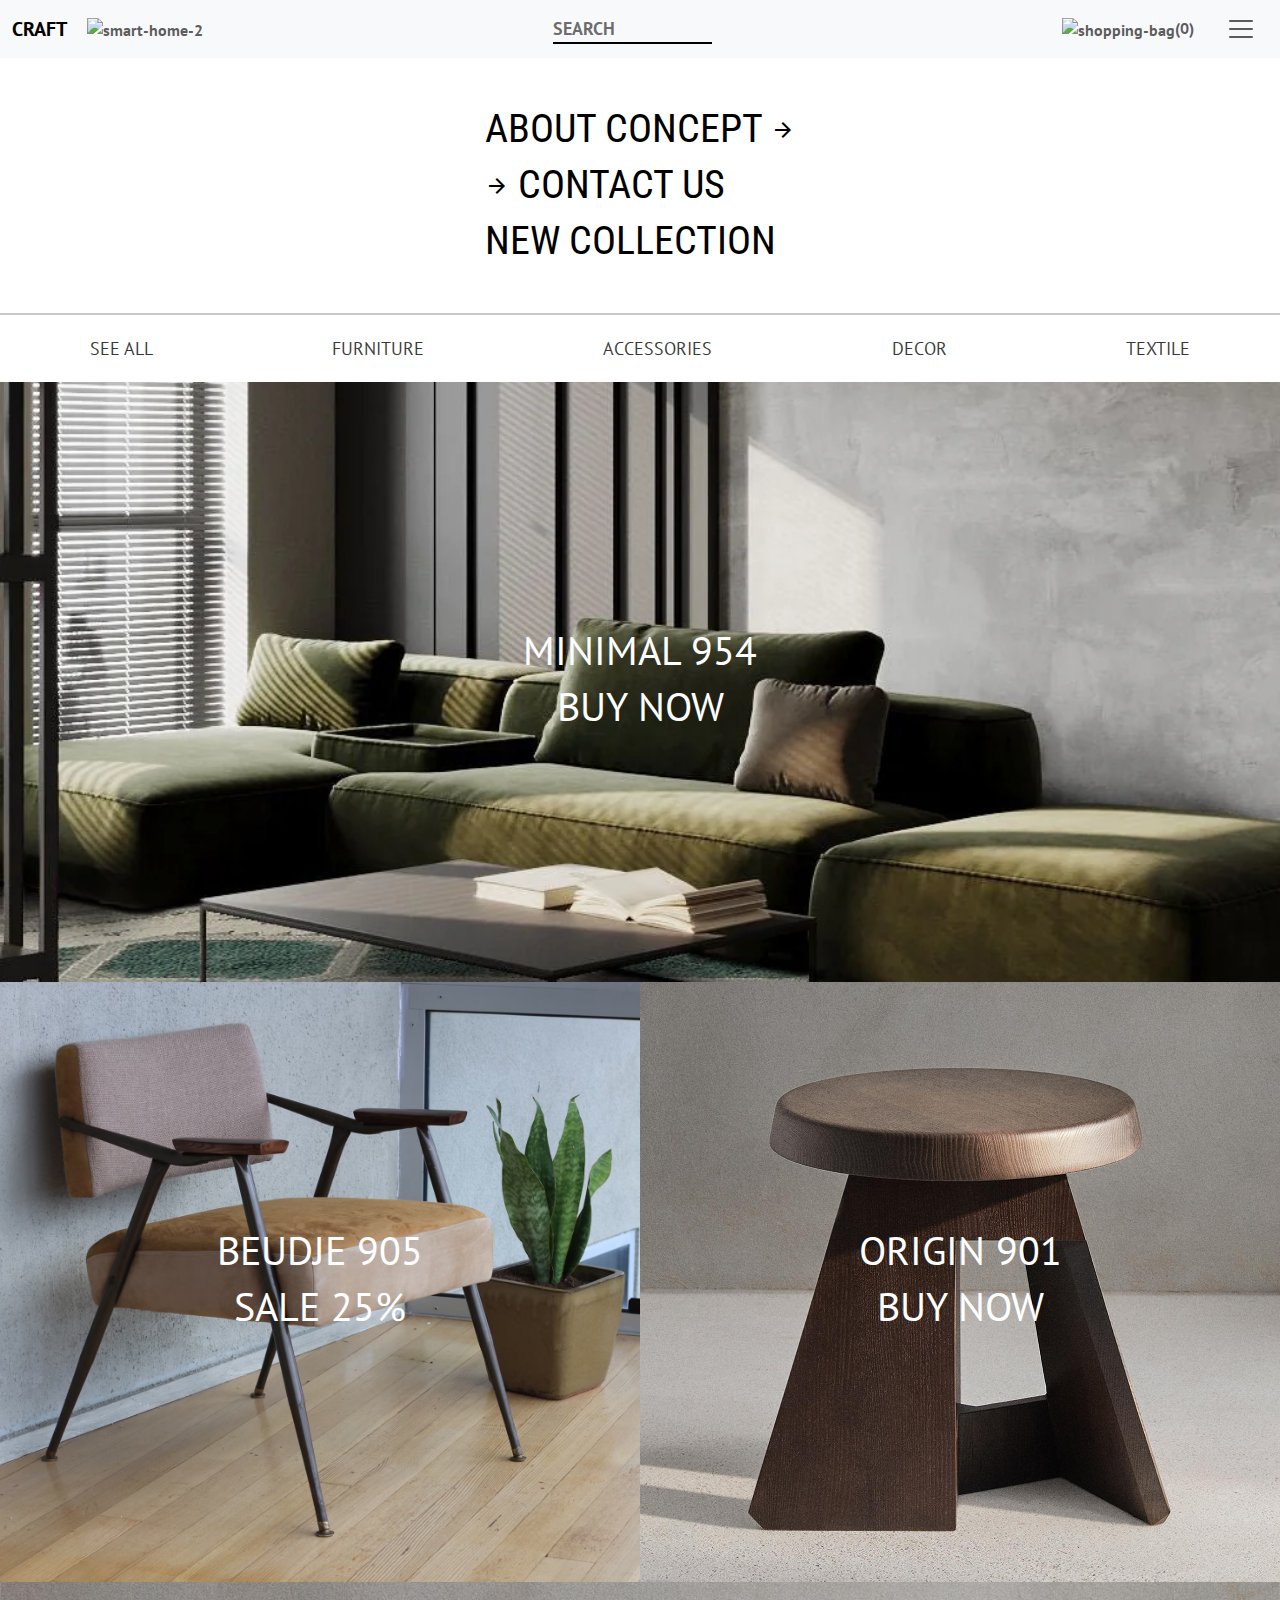
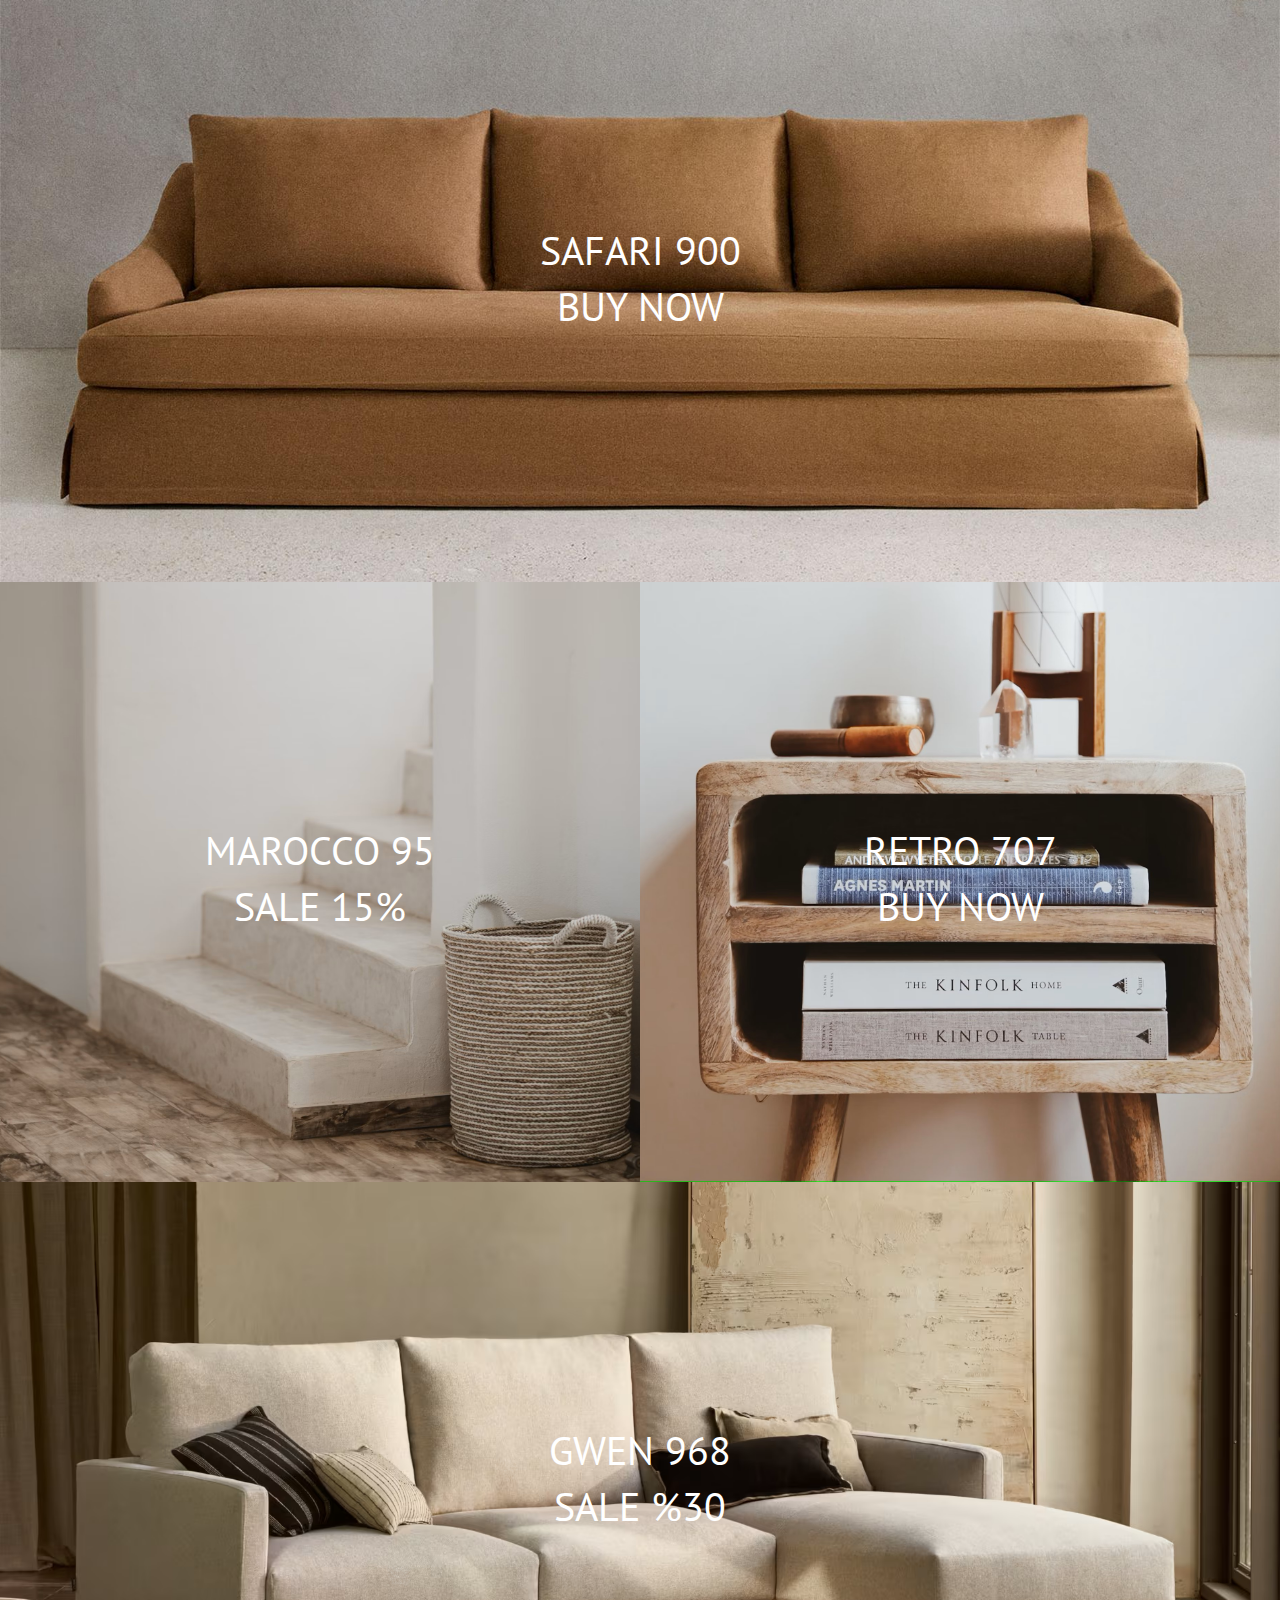
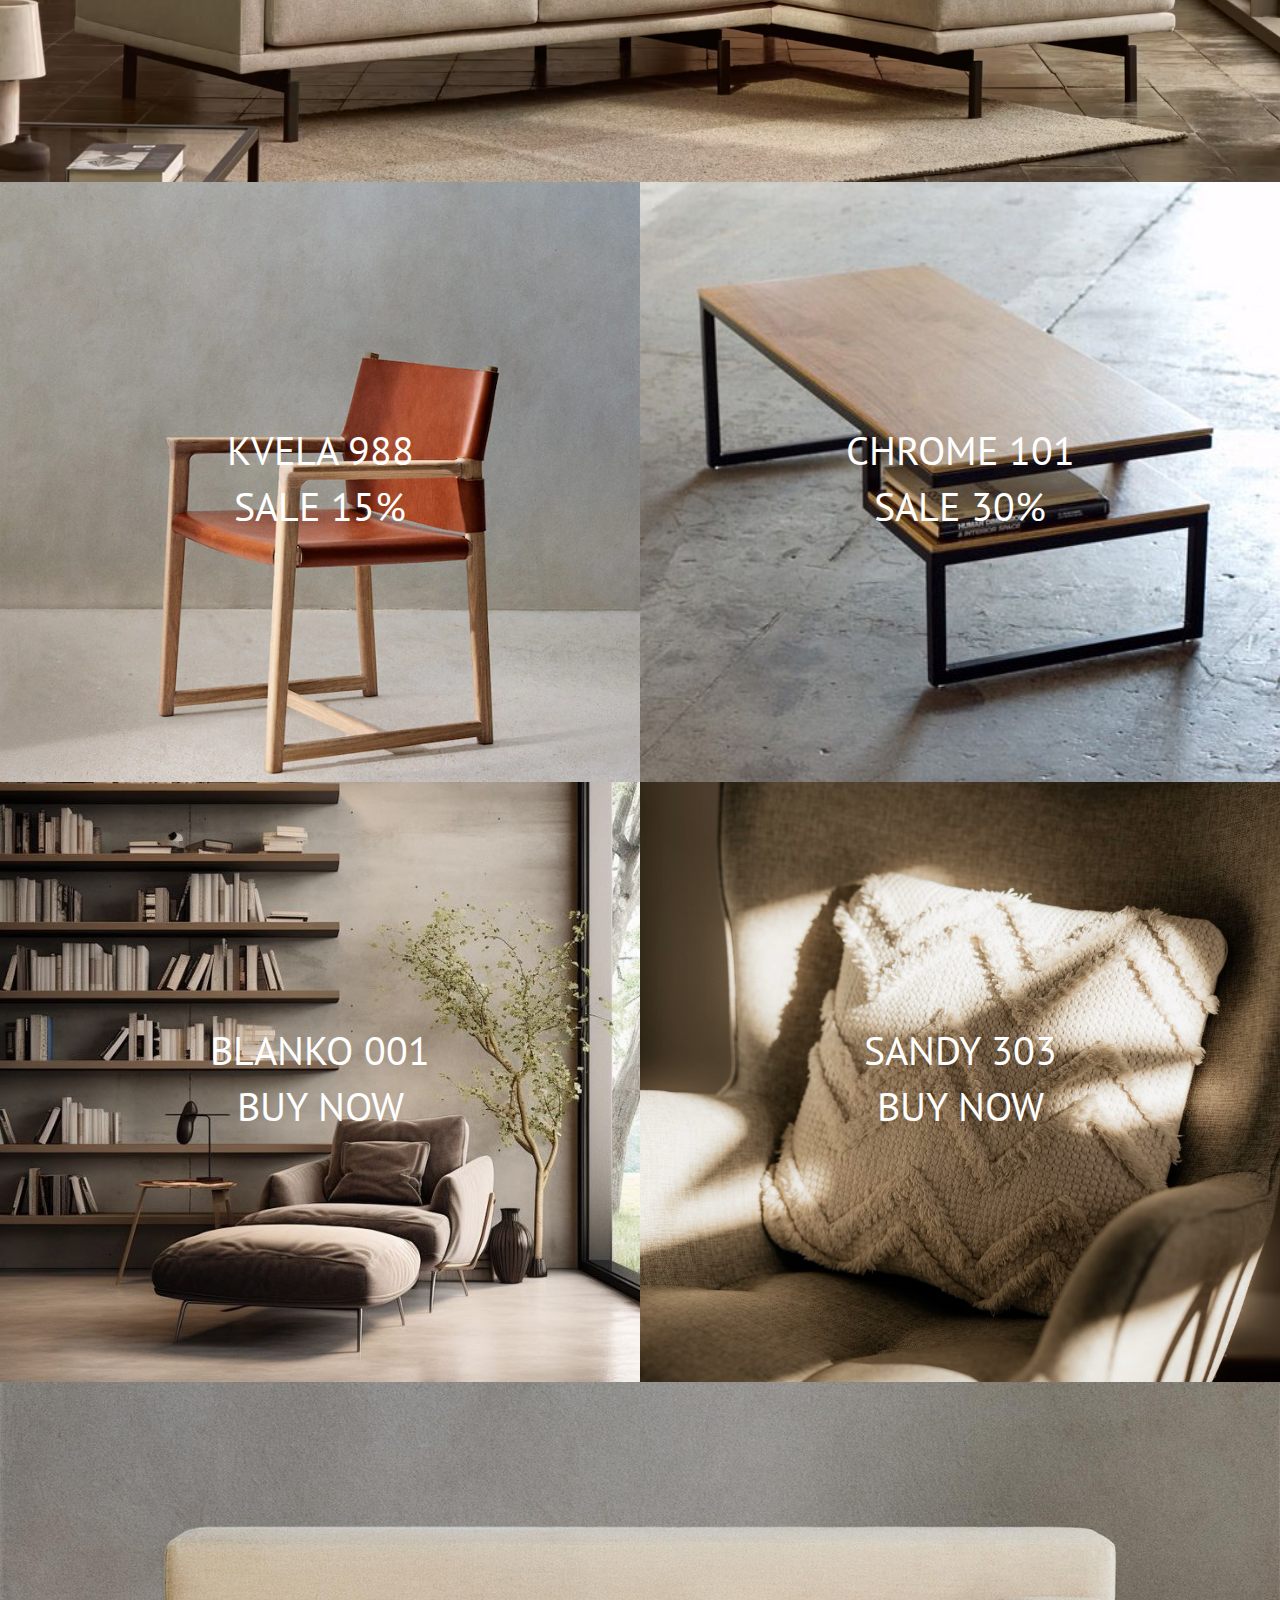
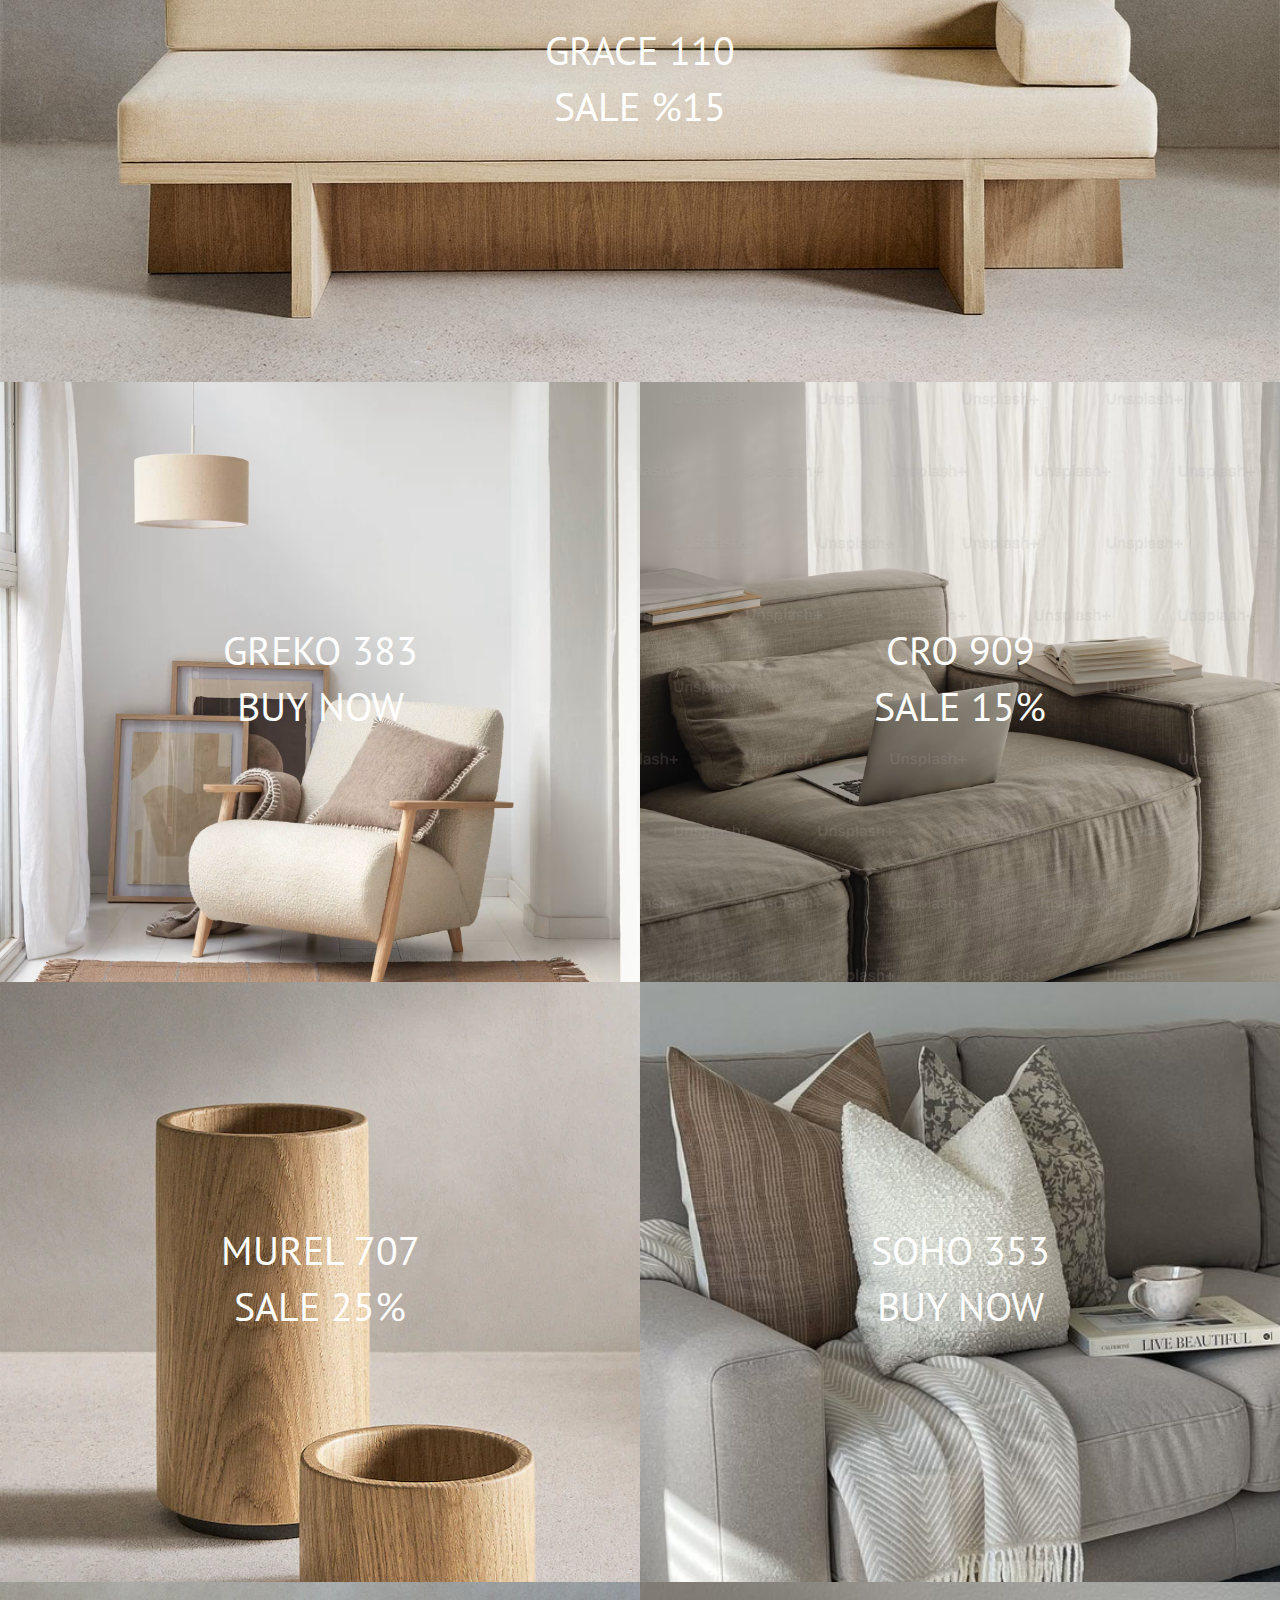
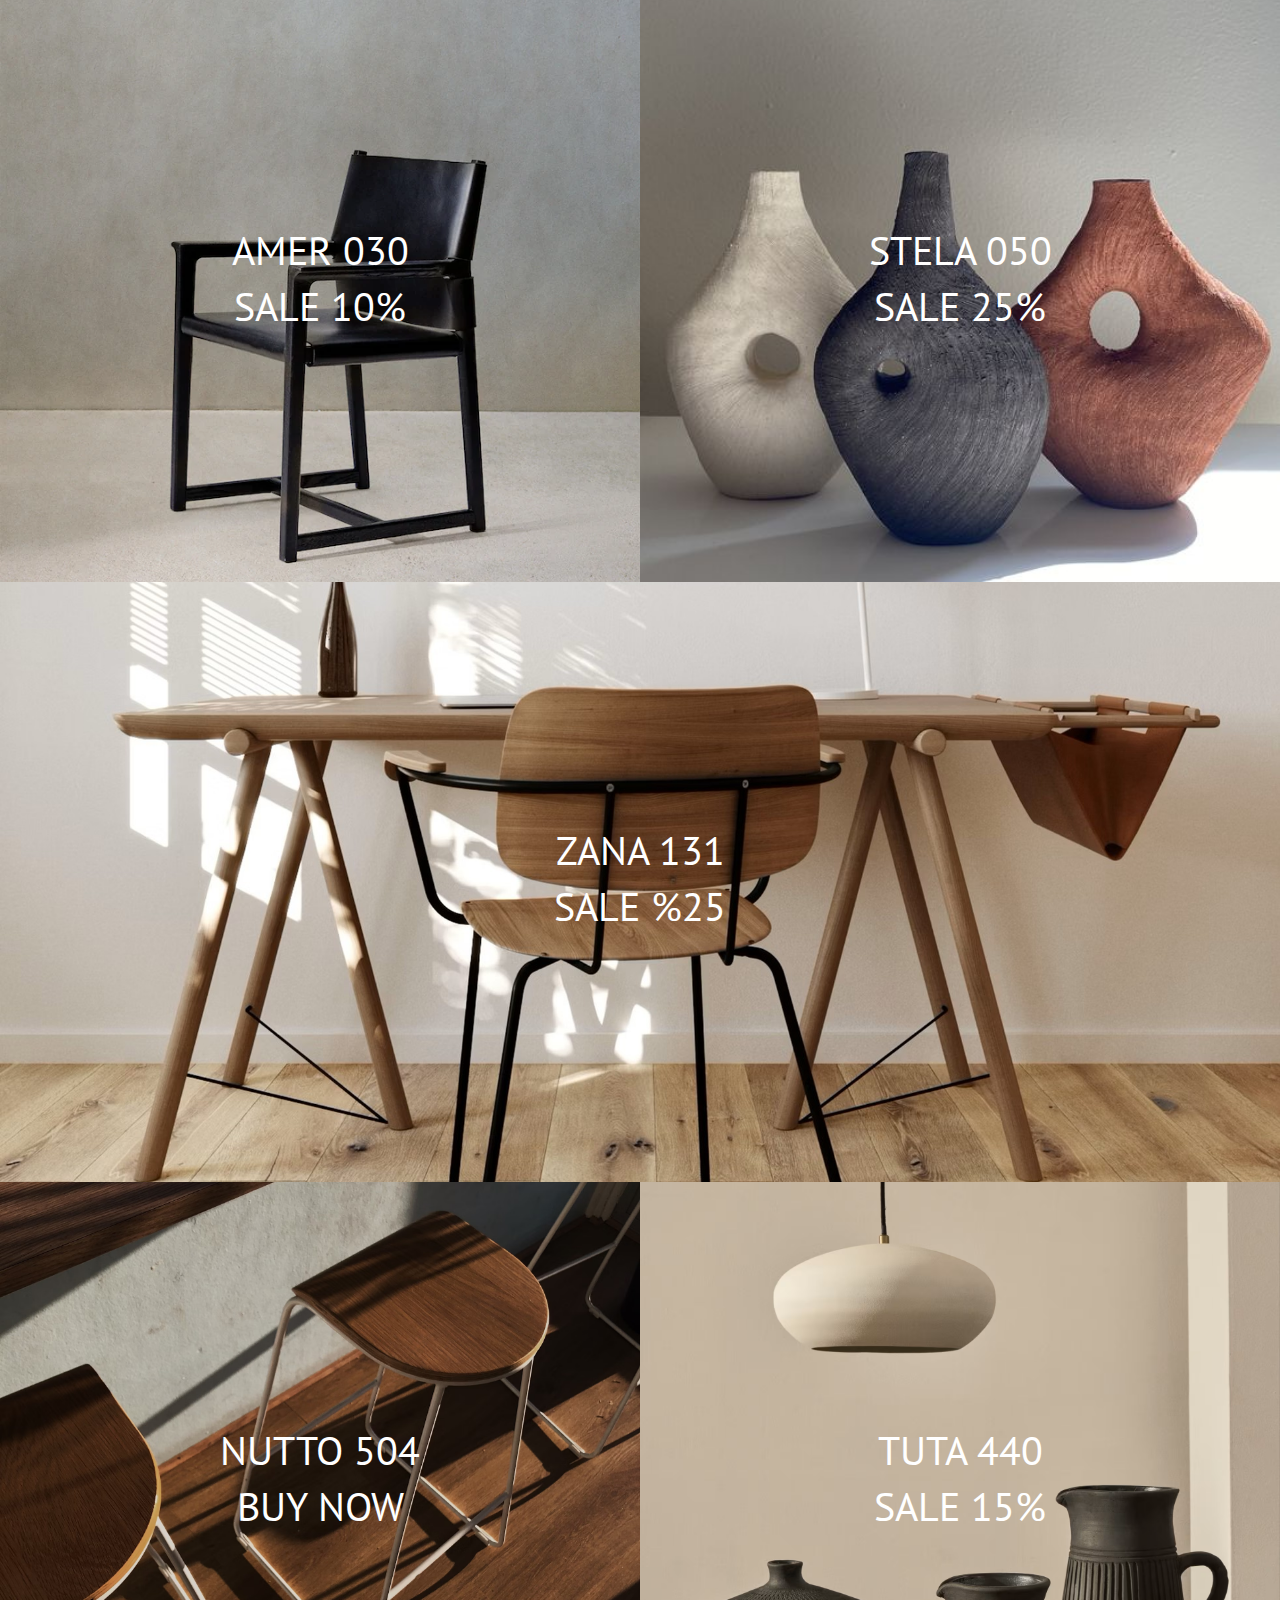
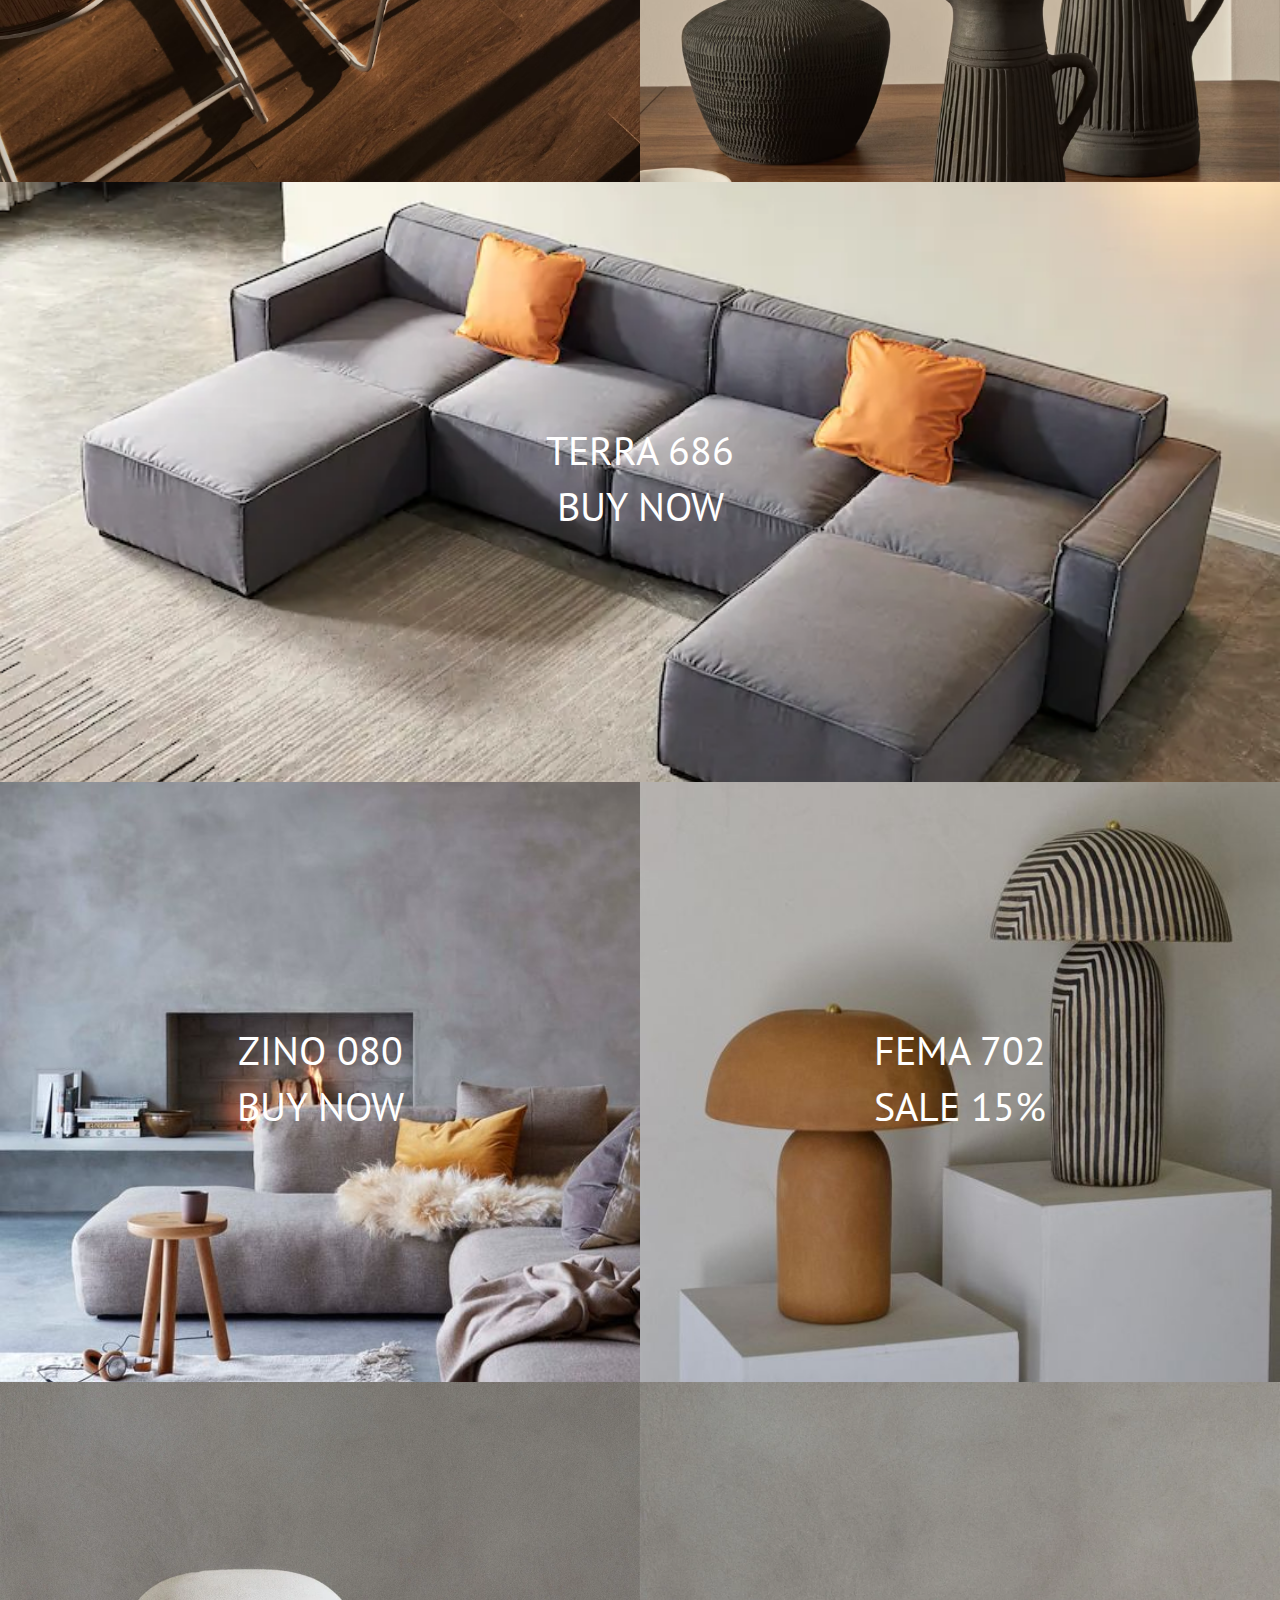
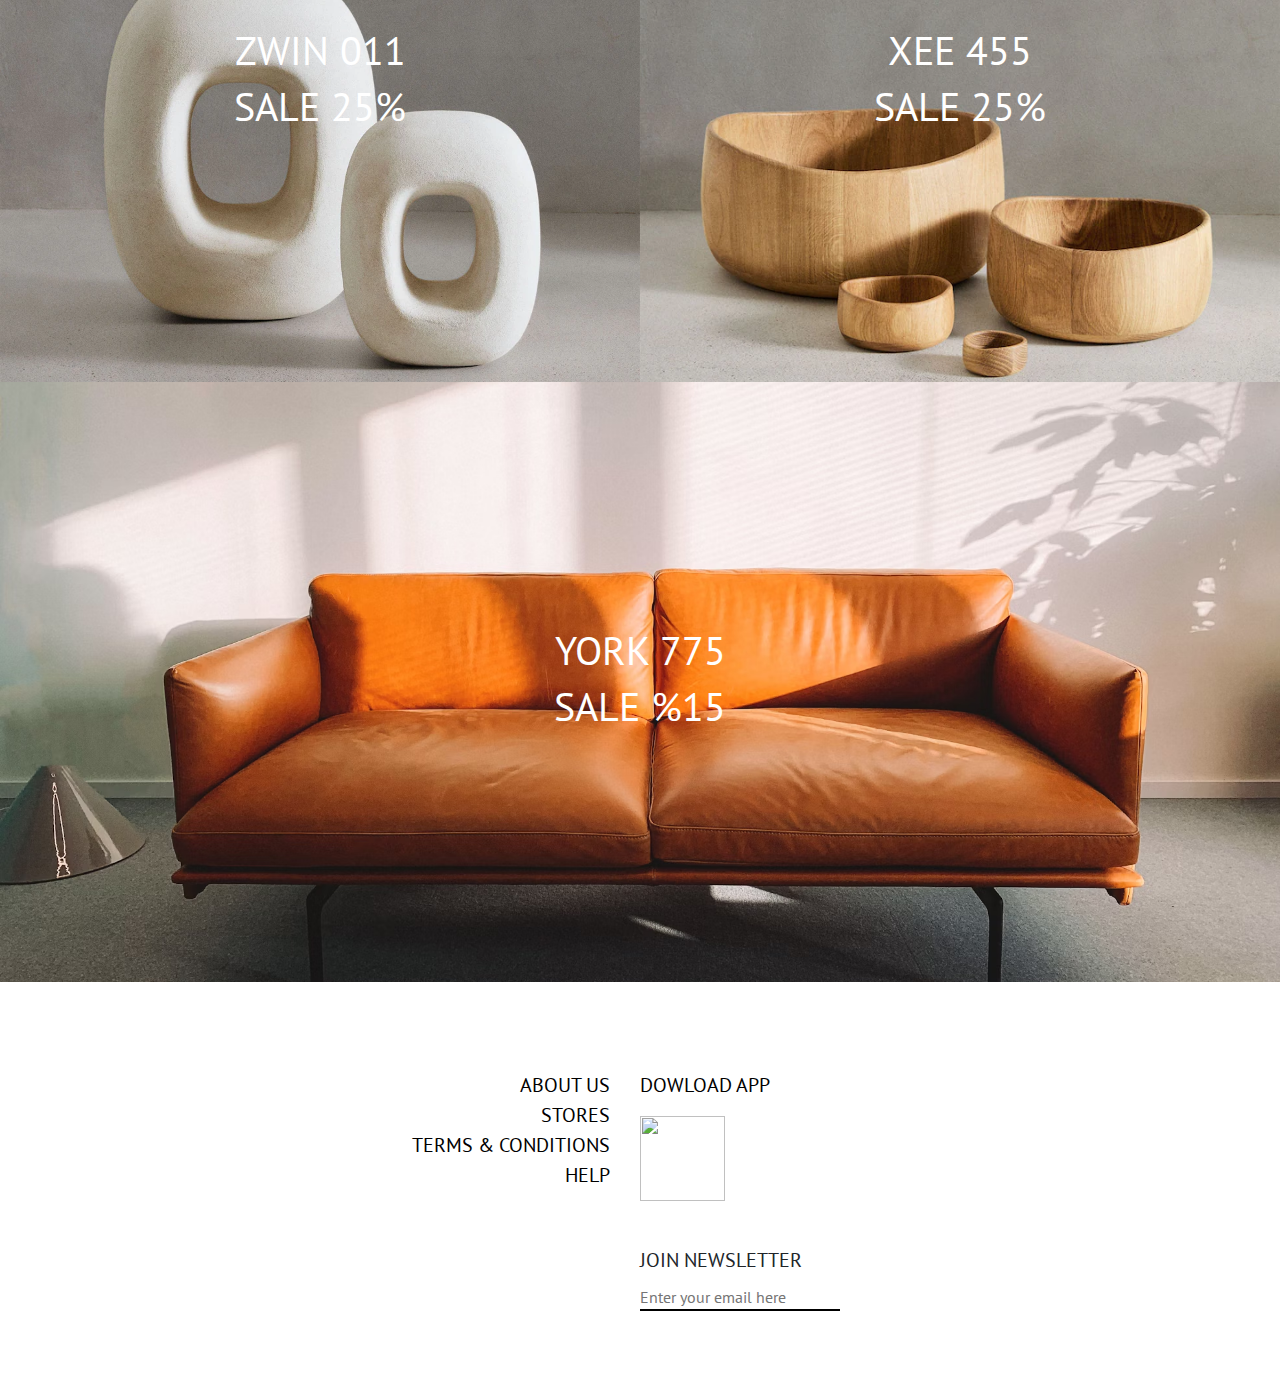
==== commit 35b3cb15: "font-size adjustments" ====
--- a/index.html
+++ b/index.html
@@ -417,7 +417,7 @@
             </div>
         </main>
 
-        <section id="aboutSection" style="display: none;" class="border-top border-black">
+        <section id="aboutSection" class="cmsPage" style="display: none;" class="border-top border-black">
             <div class="cms-div">
                 <h1>About Us</h1>
                 <p>Welcome to Craft, where passion meets innovation. Since our inception, we’ve been committed to delivering high-quality products and unparalleled experiences to our customers.</p>
@@ -436,7 +436,7 @@
             </div>
         </section>
 
-        <section id="termsSection" style="display: none;" class="border-top border-black">
+        <section id="termsSection" class="cmsPage" style="display: none;" class="border-top border-black">
             <div class="cms-div">
                 <h1 class="mb-5">Terms and Conditions</h1>
                 <h2>1. Acceptance of Terms</h2>
@@ -459,7 +459,7 @@
             </div>
         </section>
 
-        <section id="storesSection" style="display: none;" class="border-top border-black">
+        <section id="storesSection" class="cmsPage" style="display: none;" class="border-top border-black">
             <div class="cms-div">
                 <h2 class="mb-5">Our Store Locations</h2>
                 <p>📍 <strong>Tbilisi Store #1</strong><br>
@@ -484,7 +484,7 @@
             </div>
         </section>
 
-        <section id="helpSection" style="display: none;" class="border-top border-black">
+        <section id="helpSection" class="cmsPage" style="display: none;" class="border-top border-black">
             <div class="cms-div">
                 <h2>Need Help? Contact Us</h2>
                 <p>We are here to assist you! If you have any questions or need further information, feel free to reach out to us through any of the following methods:</p>
--- a/styles.css
+++ b/styles.css
@@ -50,7 +50,7 @@
     padding: 0;
     text-transform: uppercase;
     color: rgba(0, 0, 0, 0.581);
-    font-size: 1rem;
+    font-size: 18px;
 }
 
 .icon {
@@ -77,8 +77,11 @@
     text-transform: uppercase;
     font-family:  "Roboto Condensed", sans-serif;;
     font-weight: 400;
-    font-size: 2rem;
     text-align: left;
+}
+
+#main-links-header .nav-link {
+    font-size: 40px;
 }
 
 #categoriesDiv{
@@ -91,7 +94,7 @@
 #categoriesDiv div a {
     text-decoration: none;
     color: rgba(0, 0, 0, 0.781);
-    font-size: 1.3rem;
+    font-size: 18px;
     text-transform: uppercase;
 }
 
@@ -152,7 +155,7 @@
     text-transform: uppercase;
     text-align: center;
     padding: 0px 0px;
-    font-size: 2.5rem;
+    font-size: 40px;
 }
 
 footer {
@@ -194,7 +197,7 @@
     text-transform: uppercase;
     color: black;
     margin-left: auto;
-    font-size: 18px;
+    font-size: 20px;
 }
 
 .socialmediaDiv {
@@ -209,7 +212,7 @@
     text-transform: uppercase;
     color: black;
     padding: 0px 10px 0px 0px;
-    font-size: 2rem;
+    font-size: 30px;
 }
 
 .app {
@@ -235,14 +238,13 @@
 .app p {
     text-transform: uppercase;
     color: black;
-    font-size: 1.3rem;
+    font-size: 20px;
 }
 
 label {
     width: 100%;
     font-size: 20px;
     display: block;
-    font-size: 1.3rem;
 }
 
 input {
@@ -260,7 +262,7 @@
 
 .offcanvas-body a {
     text-transform: uppercase;
-    font-size: 1.3rem;
+    font-size: 22px;
 }
 
 .dropdown-menu {
@@ -346,14 +348,35 @@
     text-transform: uppercase;
     font-family: "Roboto Condensed", sans-serif;
     font-weight: 450;
+    font-size: 30px;
 }
 
 #itemSKU {
-    font-size: 1rem;
+    font-size: 25px;
 }
 
 #itemDesciption {
-    font-size: 1.3rem;
+    font-size: 20px;
+}
+
+#addToCartBtn {
+    font-size: 20px;
+}
+
+#options label {
+    font-size: 20px;
+}
+
+.specP {
+    font-size: 20px;
+}
+
+.instoreP, .instoreP span {
+    font-size: 20px;
+}
+
+.itemSpecLink, #alertRadio {
+    font-size: 18px;
 }
 
 input[type=radio] {
@@ -366,7 +389,7 @@
     align-items: center;
     gap: 10px;
     text-transform: uppercase;
-    font-size: 1.3rem;
+    font-size: 25px;
     font-weight: bold;
 }
 
@@ -424,7 +447,7 @@
 }
 
 .form-check-label {
-    font-size: 18px;
+    font-size: 30px;
 }
 
 .form-check-input:checked {
@@ -450,7 +473,7 @@
 } 
 
 .itemCol {
-    height: 160px;
+    height: 163px;
     display: flex;
 }
 
@@ -461,7 +484,7 @@
 }
 
 .detailsCart {
-    font-size: 14px;
+    font-size: 30px;
     font-weight: 400;
 }
 
@@ -476,11 +499,20 @@
 }
 
 .offcanvasMenuLinks a {
-    font-size: 15px;
+    font-size: 20px;
     text-decoration: none;
     color: black;
+    font-weight: 400;
 }
 
 .cms-div {
     padding: 50px 105px;
+}
+
+.itemColInfo p {
+    font-size: 18px;
+}
+
+.cmsPage p {
+    font-size: 18px;
 }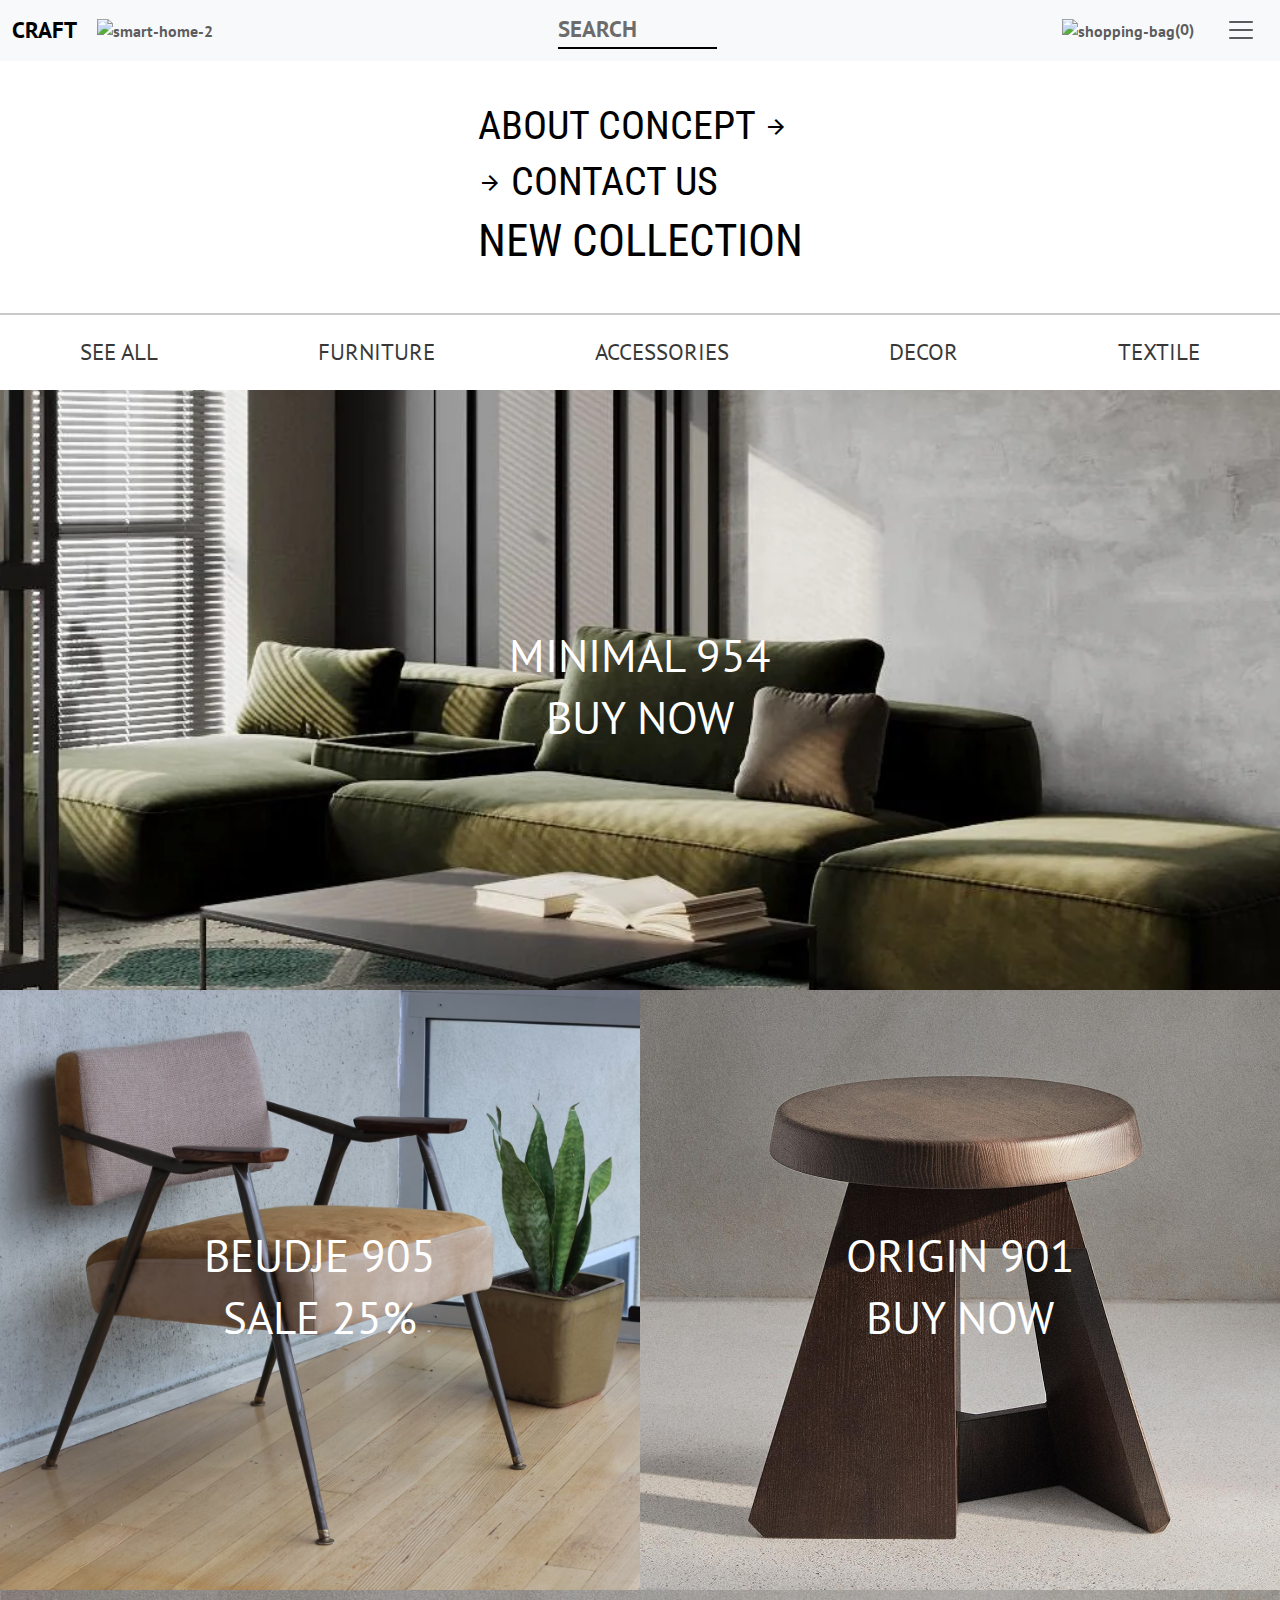
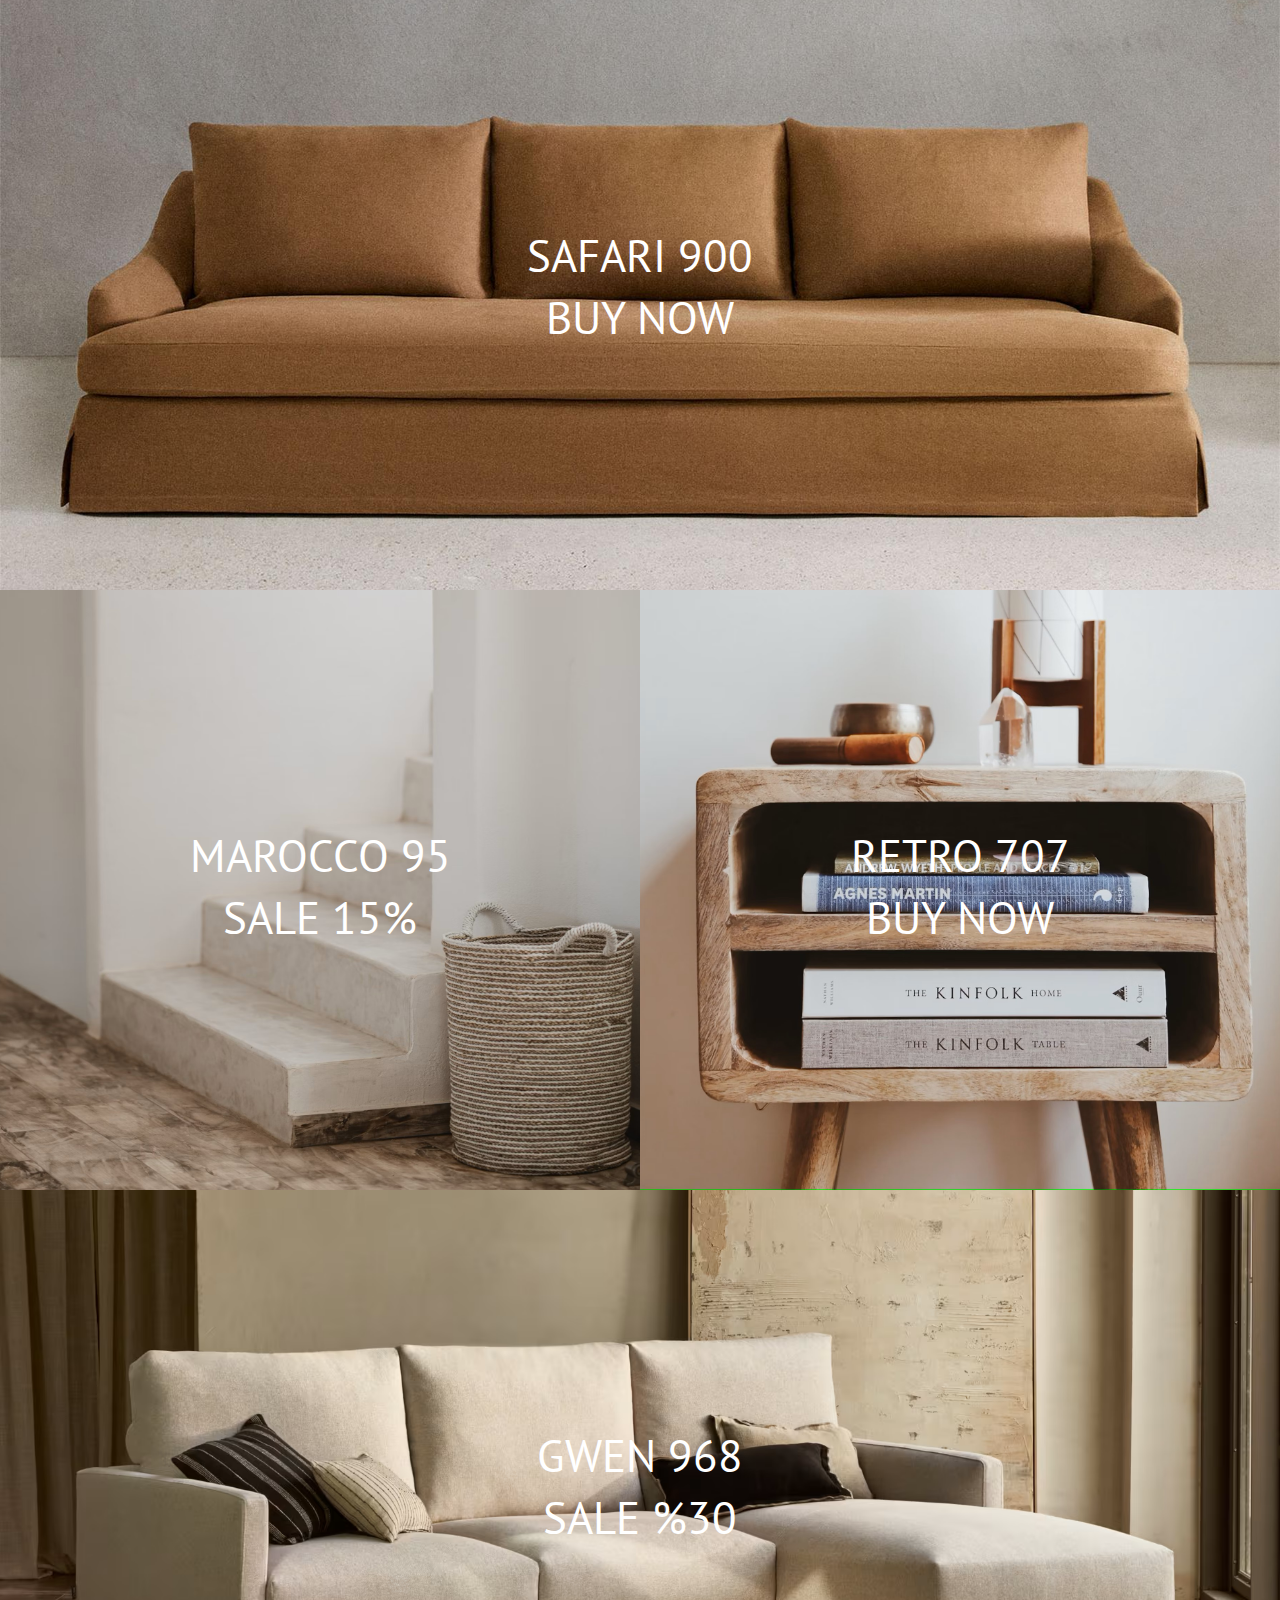
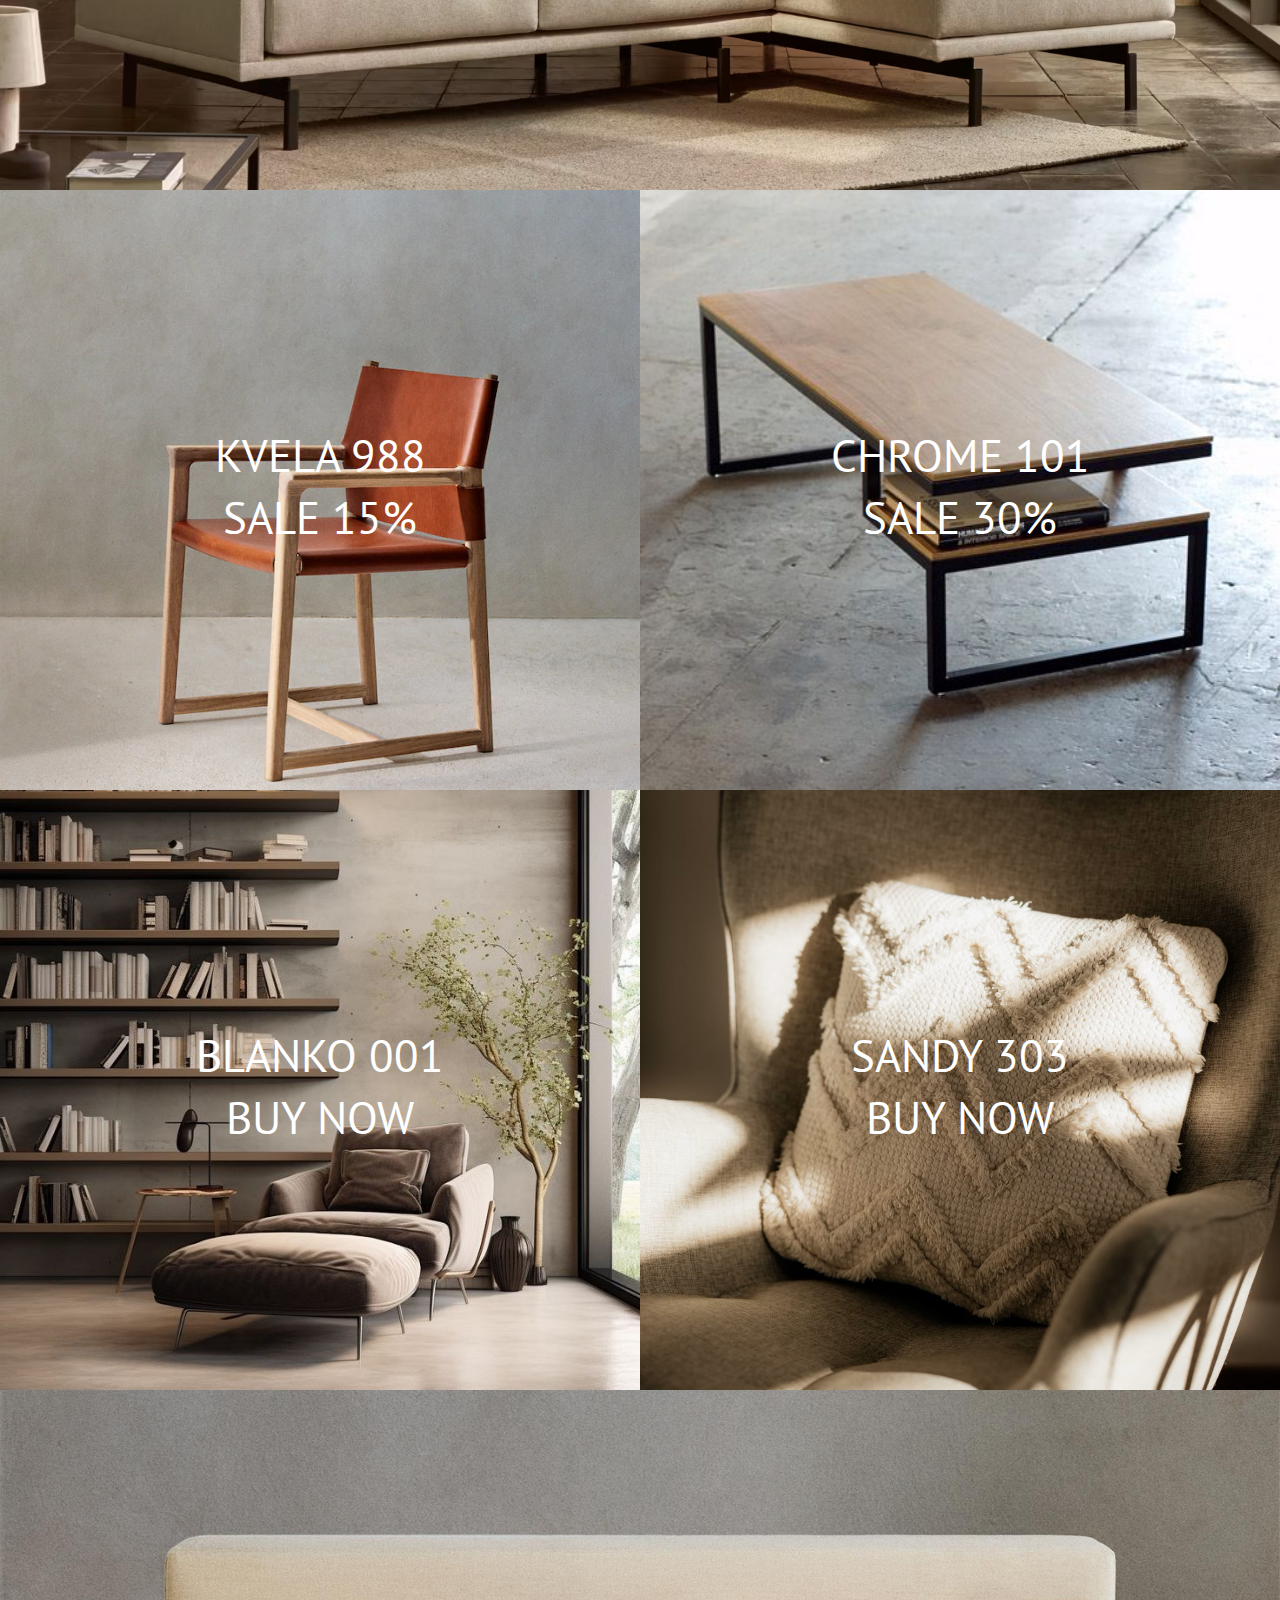
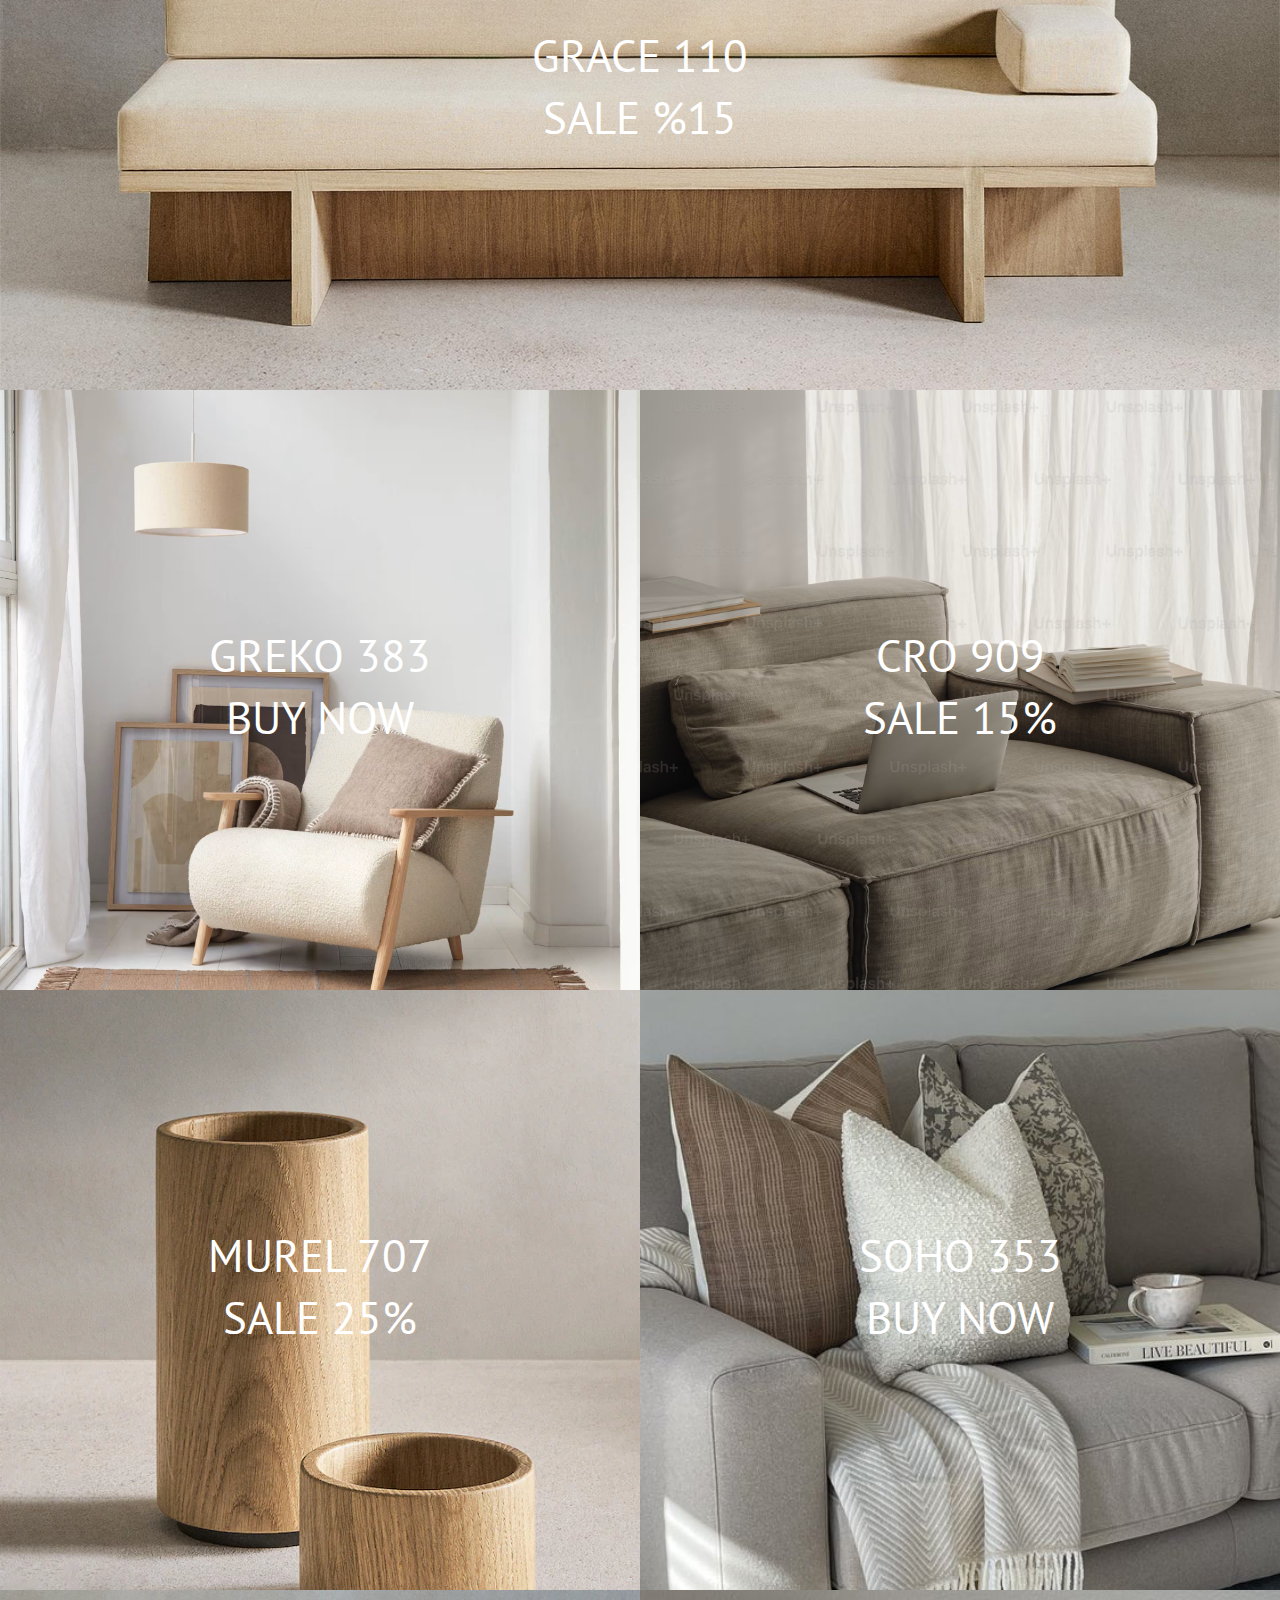
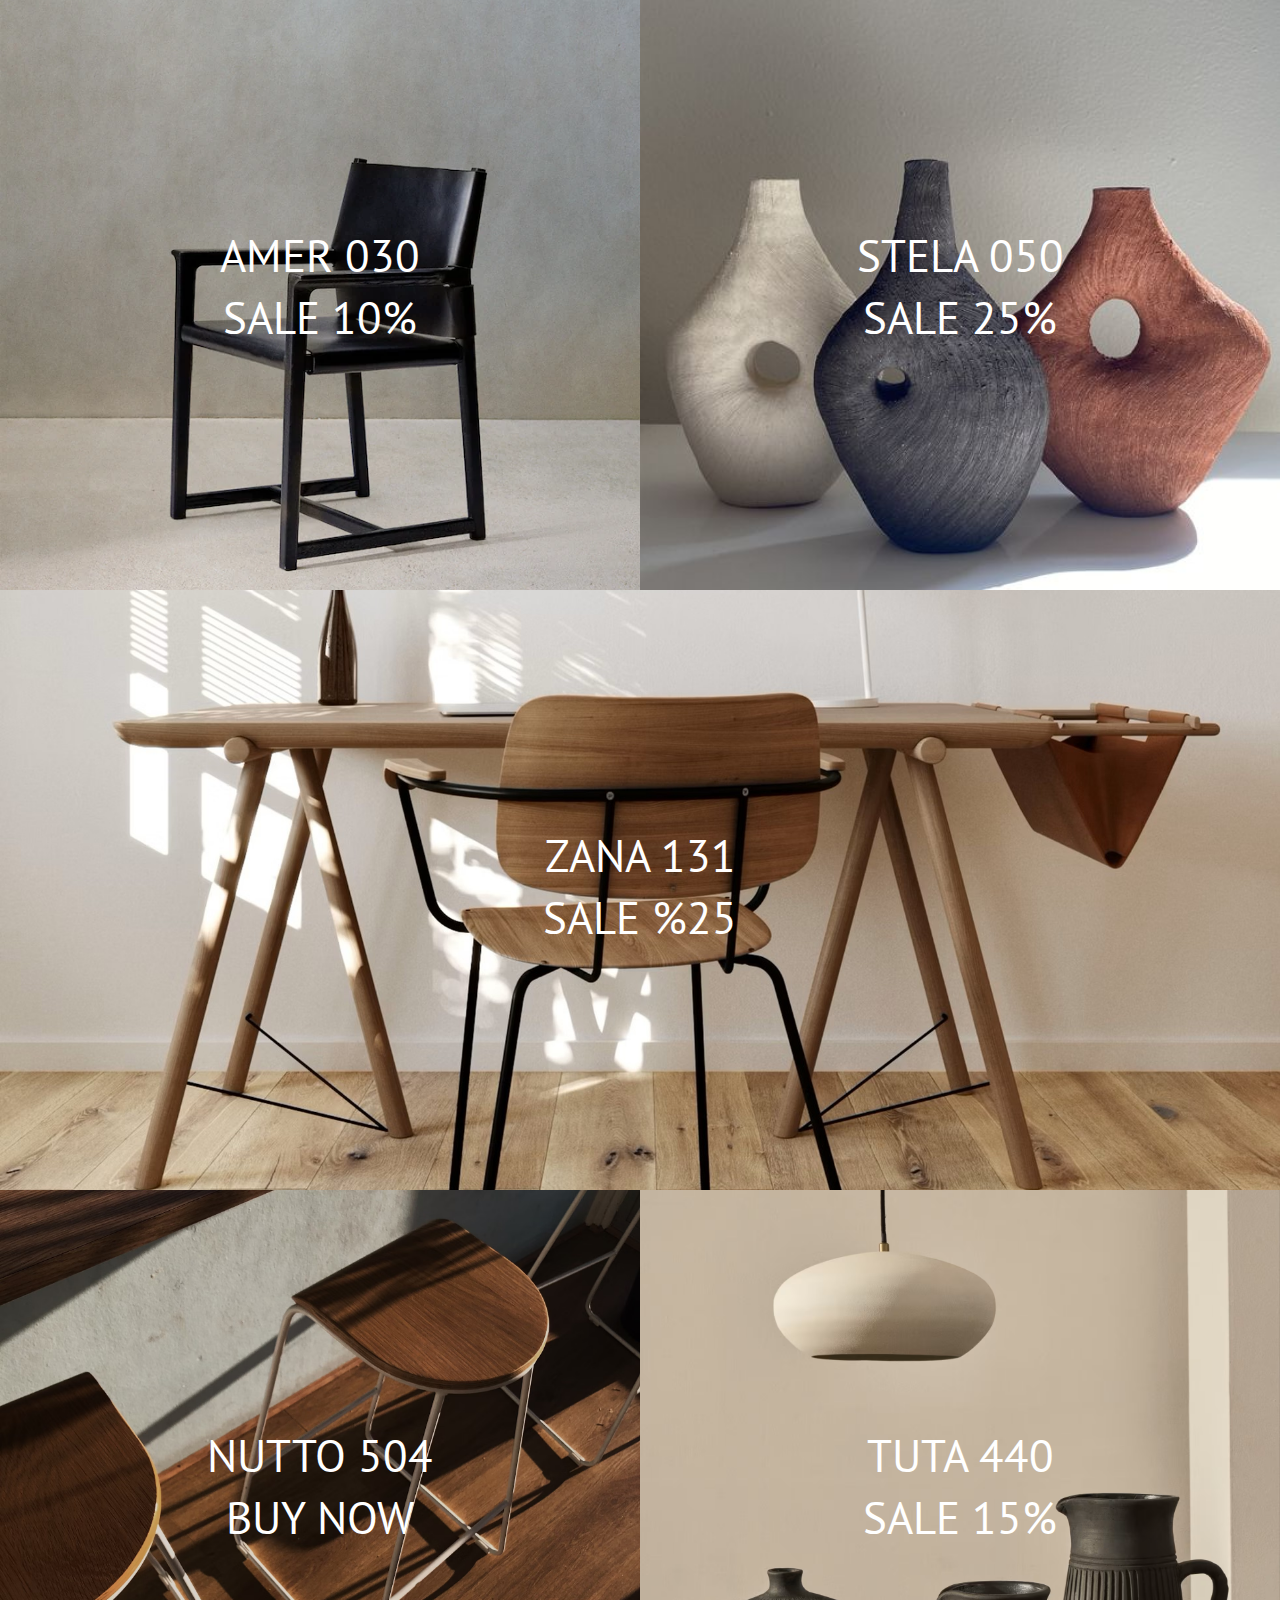
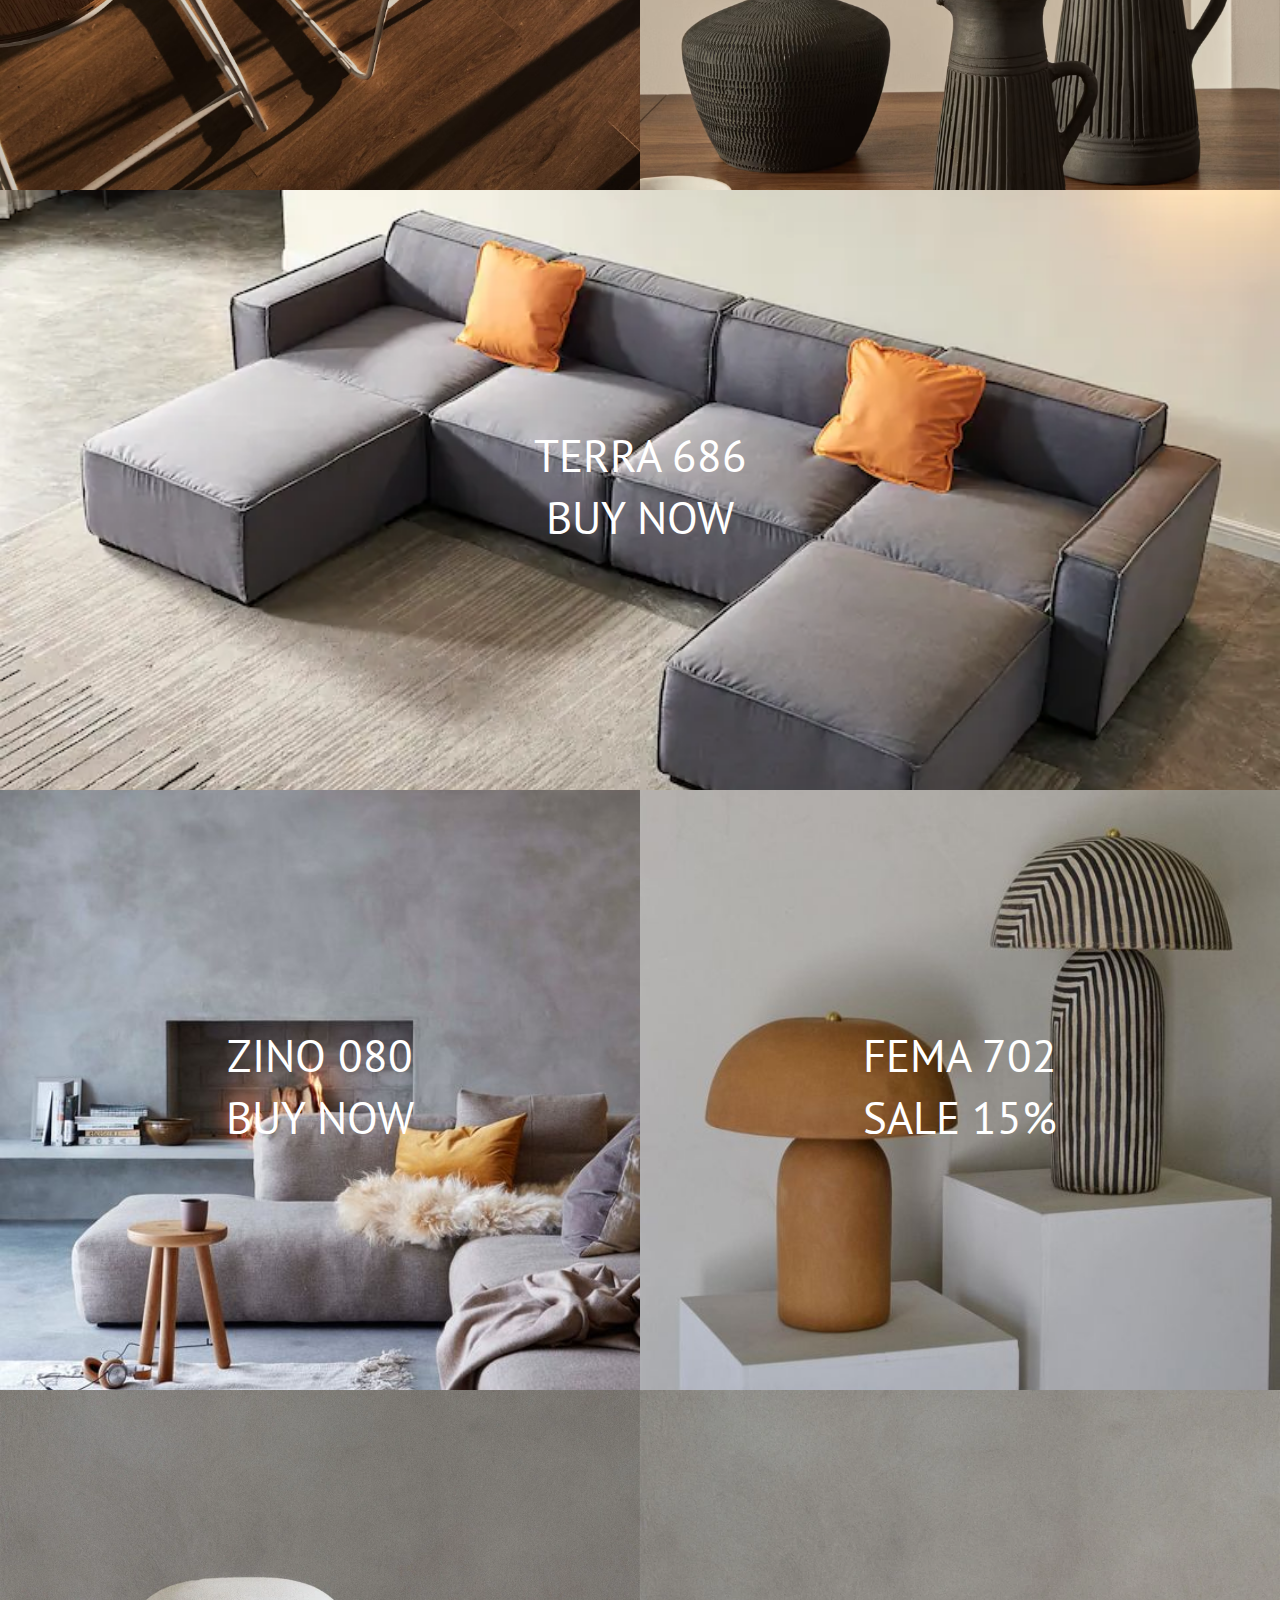
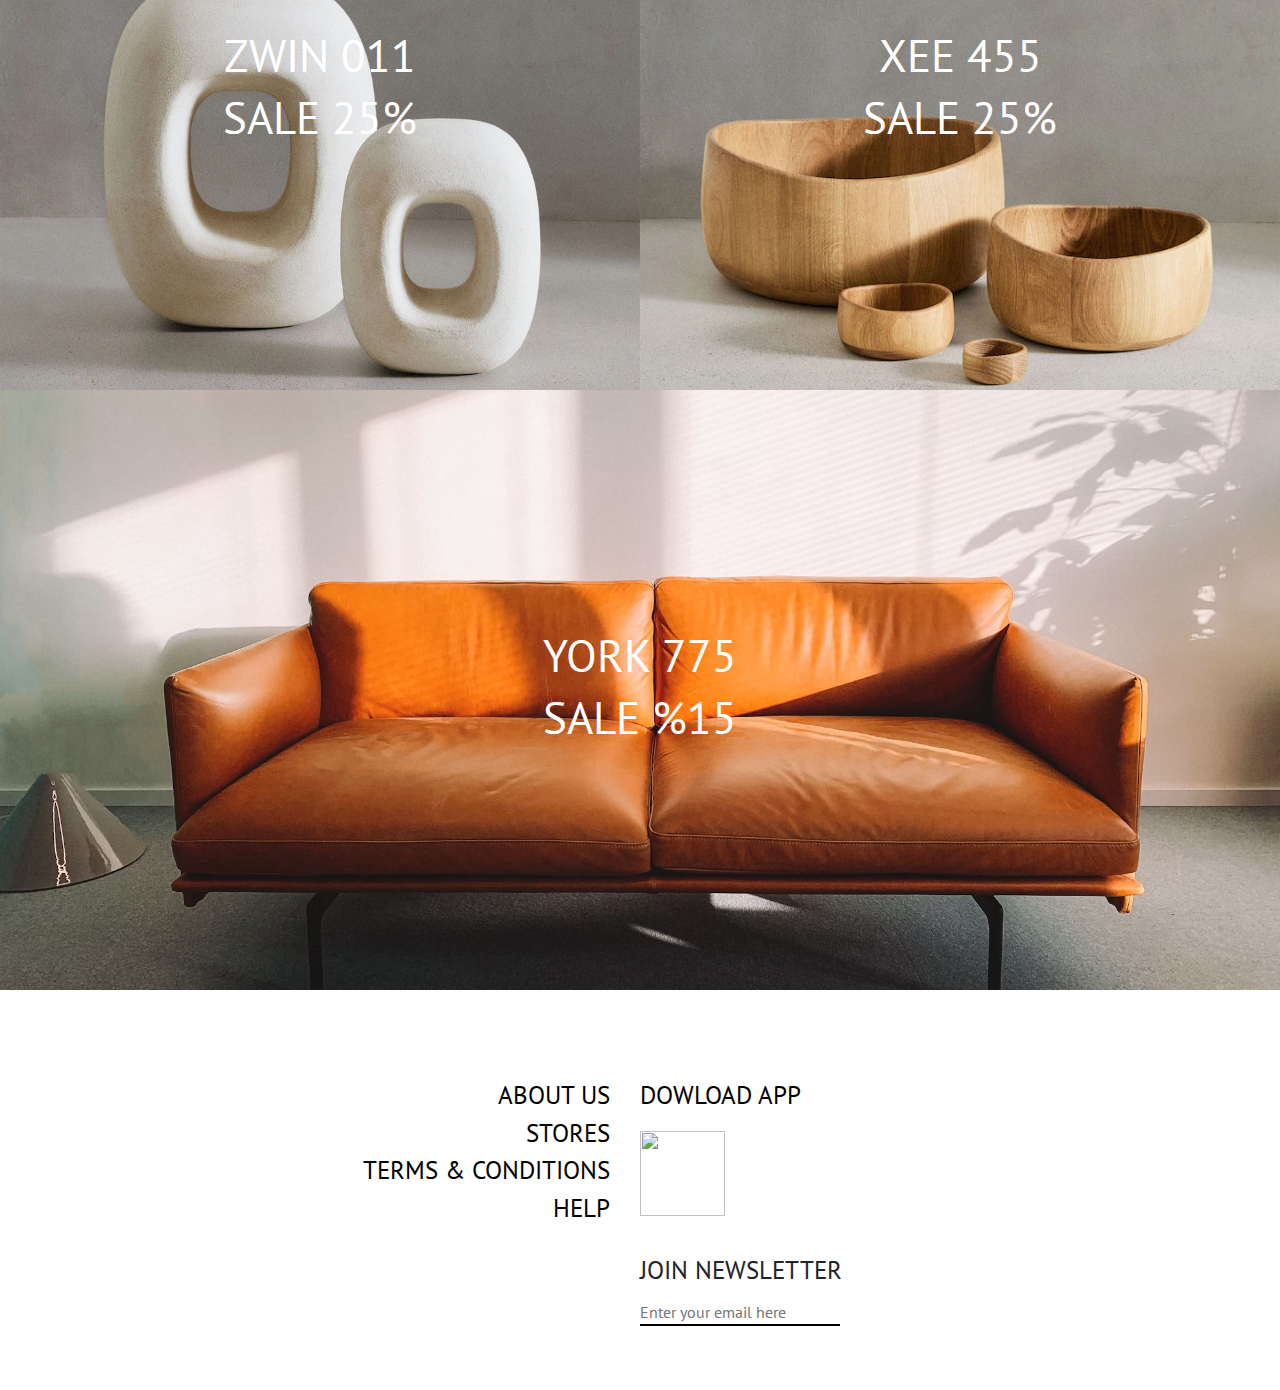
==== commit 9cba61c9: "font adjustment" ====
--- a/index.html
+++ b/index.html
@@ -22,7 +22,7 @@
                     <ul class="navbar-nav me-auto m-0">
                         <li class="nav-item icon">
                           <a class="nav-link" aria-current="page" href="#">
-                            <img width="25" height="25" src="https://img.icons8.com/windows/32/smart-home-2.png" alt="smart-home-2"/>
+                            <img width="30" height="30" src="https://img.icons8.com/windows/30/smart-home-2.png" alt="smart-home-2"/>
                           </a>
                         </li>
                     </ul>
@@ -34,7 +34,7 @@
                     <ul class="navbar-nav ms-auto m-0">
                         <li class="nav-item icon">
                             <a class="nav-link" aria-current="page" data-bs-toggle="offcanvas" href="#offcanvasCart" role="button" aria-controls="offcanvasCart">
-                            <img width="27" height="27" src="https://img.icons8.com/forma-thin/24/shopping-bag.png" alt="shopping-bag"/>(<span id="cartQty">0</span>)</a>
+                            <img width="33" height="33" src="https://img.icons8.com/forma-thin/33/shopping-bag.png" alt="shopping-bag"/>(<span id="cartQty">0</span>)</a>
                             <div class="offcanvas offcanvas-end" tabindex="-1" id="offcanvasCart" aria-labelledby="offcanvasCartLabel">
                                 <div class="offcanvas-header">
                                   <h5 class="offcanvas-title" id="offcanvasCartLabel">Cart</h5>
--- a/styles.css
+++ b/styles.css
@@ -36,6 +36,7 @@
 #navbrand {
     font-weight: bold;
     text-transform: uppercase;
+    font-size: 23px;
 }
 
 .visibleNav ul {
@@ -50,7 +51,7 @@
     padding: 0;
     text-transform: uppercase;
     color: rgba(0, 0, 0, 0.581);
-    font-size: 18px;
+    font-size: 23px;
 }
 
 .icon {
@@ -81,7 +82,7 @@
 }
 
 #main-links-header .nav-link {
-    font-size: 40px;
+    font-size: 45px;
 }
 
 #categoriesDiv{
@@ -94,7 +95,7 @@
 #categoriesDiv div a {
     text-decoration: none;
     color: rgba(0, 0, 0, 0.781);
-    font-size: 18px;
+    font-size: 23px;
     text-transform: uppercase;
 }
 
@@ -155,7 +156,7 @@
     text-transform: uppercase;
     text-align: center;
     padding: 0px 0px;
-    font-size: 40px;
+    font-size: 45px;
 }
 
 footer {
@@ -197,7 +198,7 @@
     text-transform: uppercase;
     color: black;
     margin-left: auto;
-    font-size: 20px;
+    font-size: 25px;
 }
 
 .socialmediaDiv {
@@ -212,7 +213,7 @@
     text-transform: uppercase;
     color: black;
     padding: 0px 10px 0px 0px;
-    font-size: 30px;
+    font-size: 35px;
 }
 
 .app {
@@ -238,12 +239,12 @@
 .app p {
     text-transform: uppercase;
     color: black;
-    font-size: 20px;
+    font-size: 25px;
 }
 
 label {
     width: 100%;
-    font-size: 20px;
+    font-size: 25px;
     display: block;
 }
 
@@ -262,7 +263,7 @@
 
 .offcanvas-body a {
     text-transform: uppercase;
-    font-size: 22px;
+    font-size: 27px;
 }
 
 .dropdown-menu {
@@ -293,10 +294,14 @@
     object-fit: cover;
 }
 
+.itemCard {
+    font-size: 23px;
+}
+
 .colorOutter {
     border-radius: 50%;
-    width: 20px; 
-    height: 20px;
+    width: 30px; 
+    height: 30px;
     padding: 2px;
     border: 0px solid gray;
     position: relative;
@@ -306,8 +311,8 @@
 
 .colorInner {
     border-radius: 50%;
-    width: 20px;
-    height: 20px;
+    width: 30px;
+    height: 30px;
     transform: translate(-50%, -50%);
     top: 50%;
     left: 50%;
@@ -348,35 +353,35 @@
     text-transform: uppercase;
     font-family: "Roboto Condensed", sans-serif;
     font-weight: 450;
+    font-size: 35px;
+}
+
+#itemSKU {
     font-size: 30px;
 }
 
-#itemSKU {
-    font-size: 25px;
-}
-
 #itemDesciption {
-    font-size: 20px;
+    font-size: 25px;
 }
 
 #addToCartBtn {
-    font-size: 20px;
+    font-size: 25px;
 }
 
 #options label {
-    font-size: 20px;
+    font-size: 25px;
 }
 
 .specP {
-    font-size: 20px;
+    font-size: 25px;
 }
 
 .instoreP, .instoreP span {
-    font-size: 20px;
+    font-size: 25px;
 }
 
 .itemSpecLink, #alertRadio {
-    font-size: 18px;
+    font-size: 23px;
 }
 
 input[type=radio] {
@@ -389,7 +394,7 @@
     align-items: center;
     gap: 10px;
     text-transform: uppercase;
-    font-size: 25px;
+    font-size: 30px;
     font-weight: bold;
 }
 
@@ -447,7 +452,7 @@
 }
 
 .form-check-label {
-    font-size: 30px;
+    font-size: 35px;
 }
 
 .form-check-input:checked {
@@ -473,7 +478,7 @@
 } 
 
 .itemCol {
-    height: 163px;
+    height: 203px;
     display: flex;
 }
 
@@ -484,7 +489,7 @@
 }
 
 .detailsCart {
-    font-size: 30px;
+    font-size: 35px;
     font-weight: 400;
 }
 
@@ -499,7 +504,7 @@
 }
 
 .offcanvasMenuLinks a {
-    font-size: 20px;
+    font-size: 25px;
     text-decoration: none;
     color: black;
     font-weight: 400;
@@ -510,9 +515,9 @@
 }
 
 .itemColInfo p {
-    font-size: 18px;
+    font-size: 20px;
 }
 
 .cmsPage p {
-    font-size: 18px;
+    font-size: 20px;
 }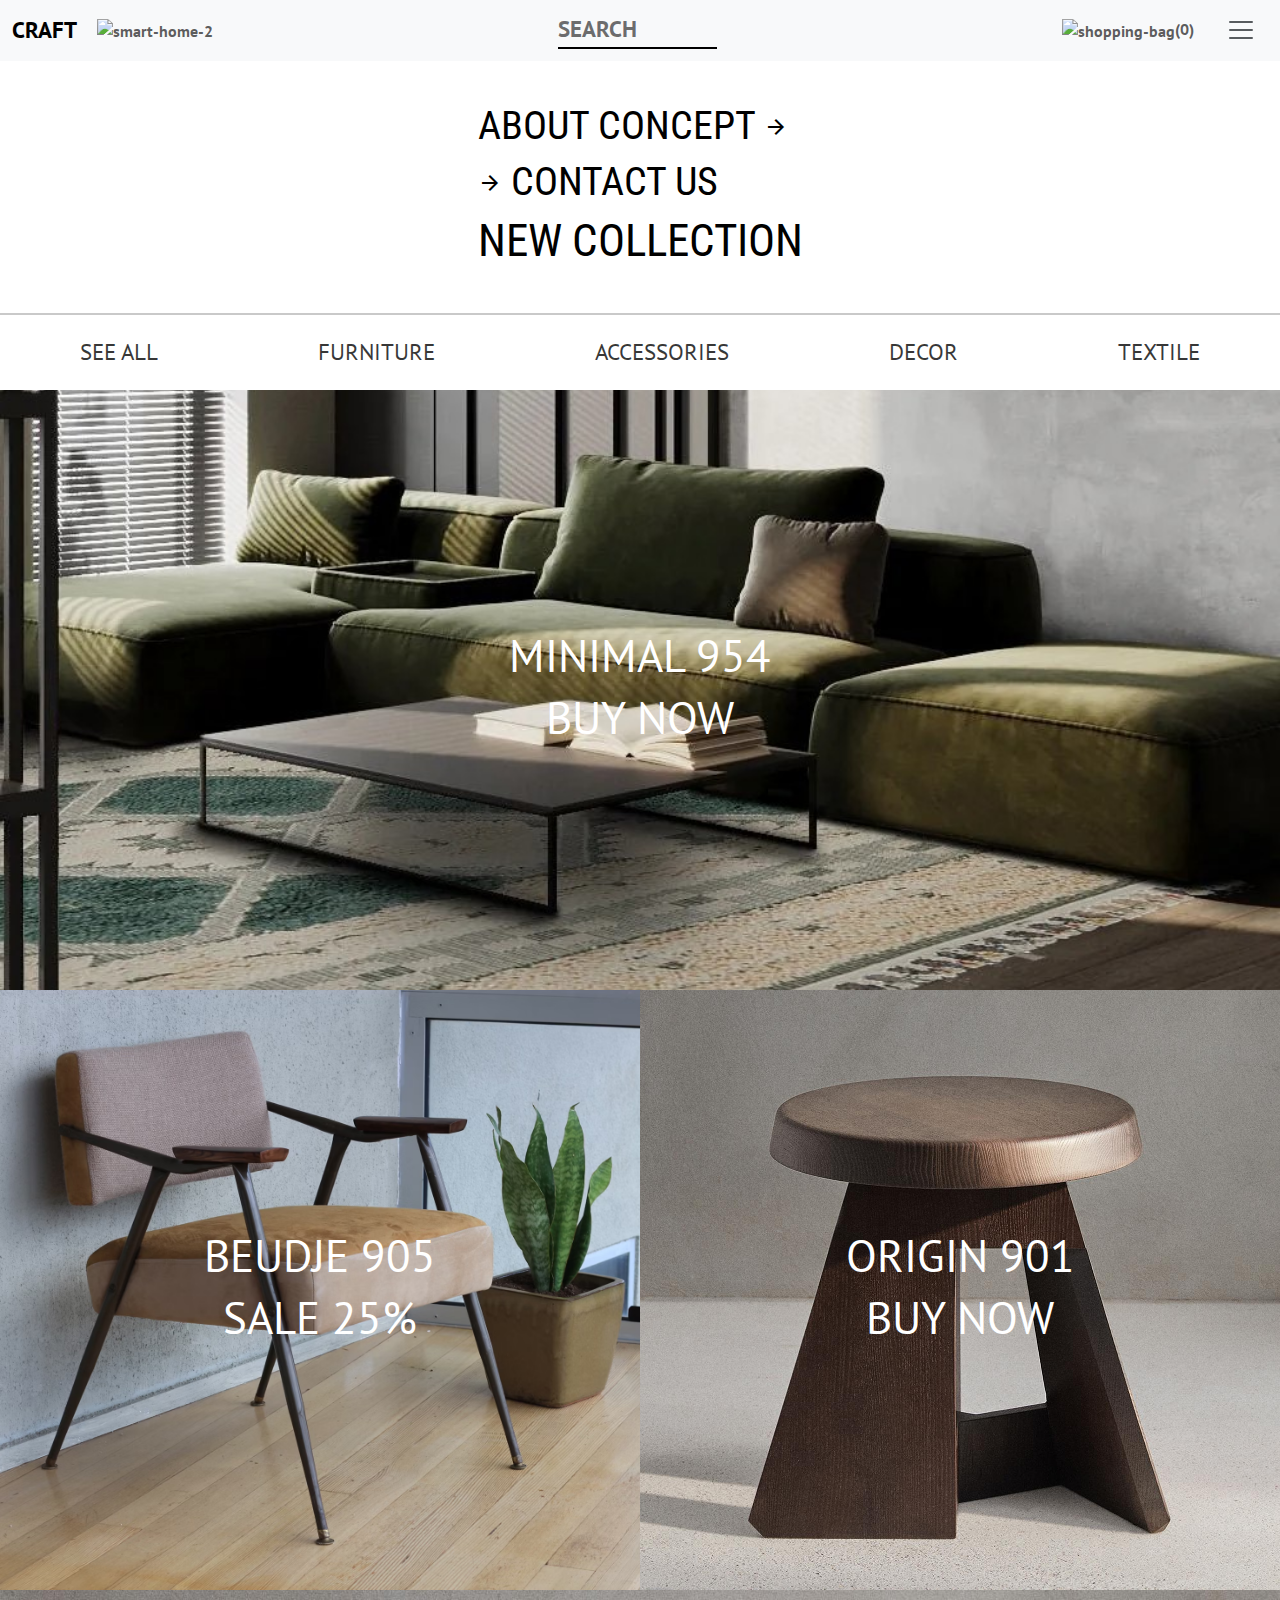
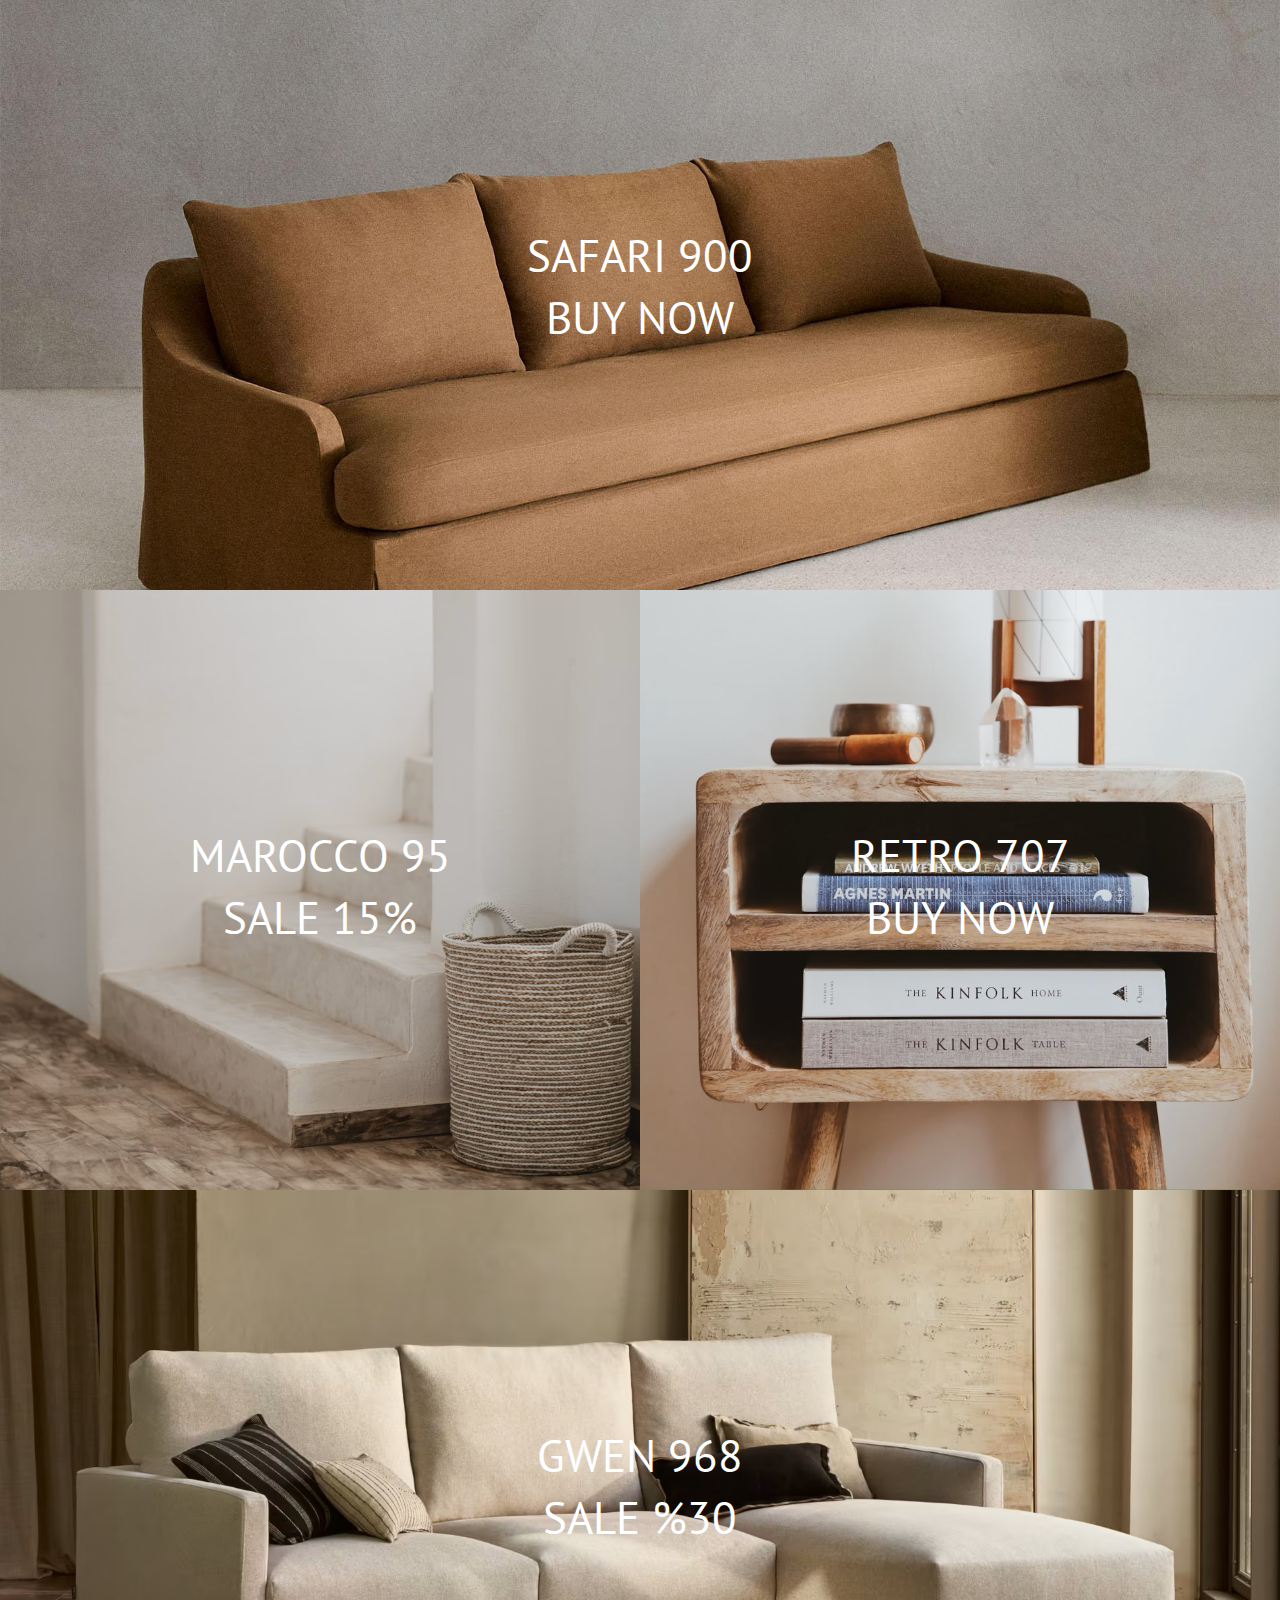
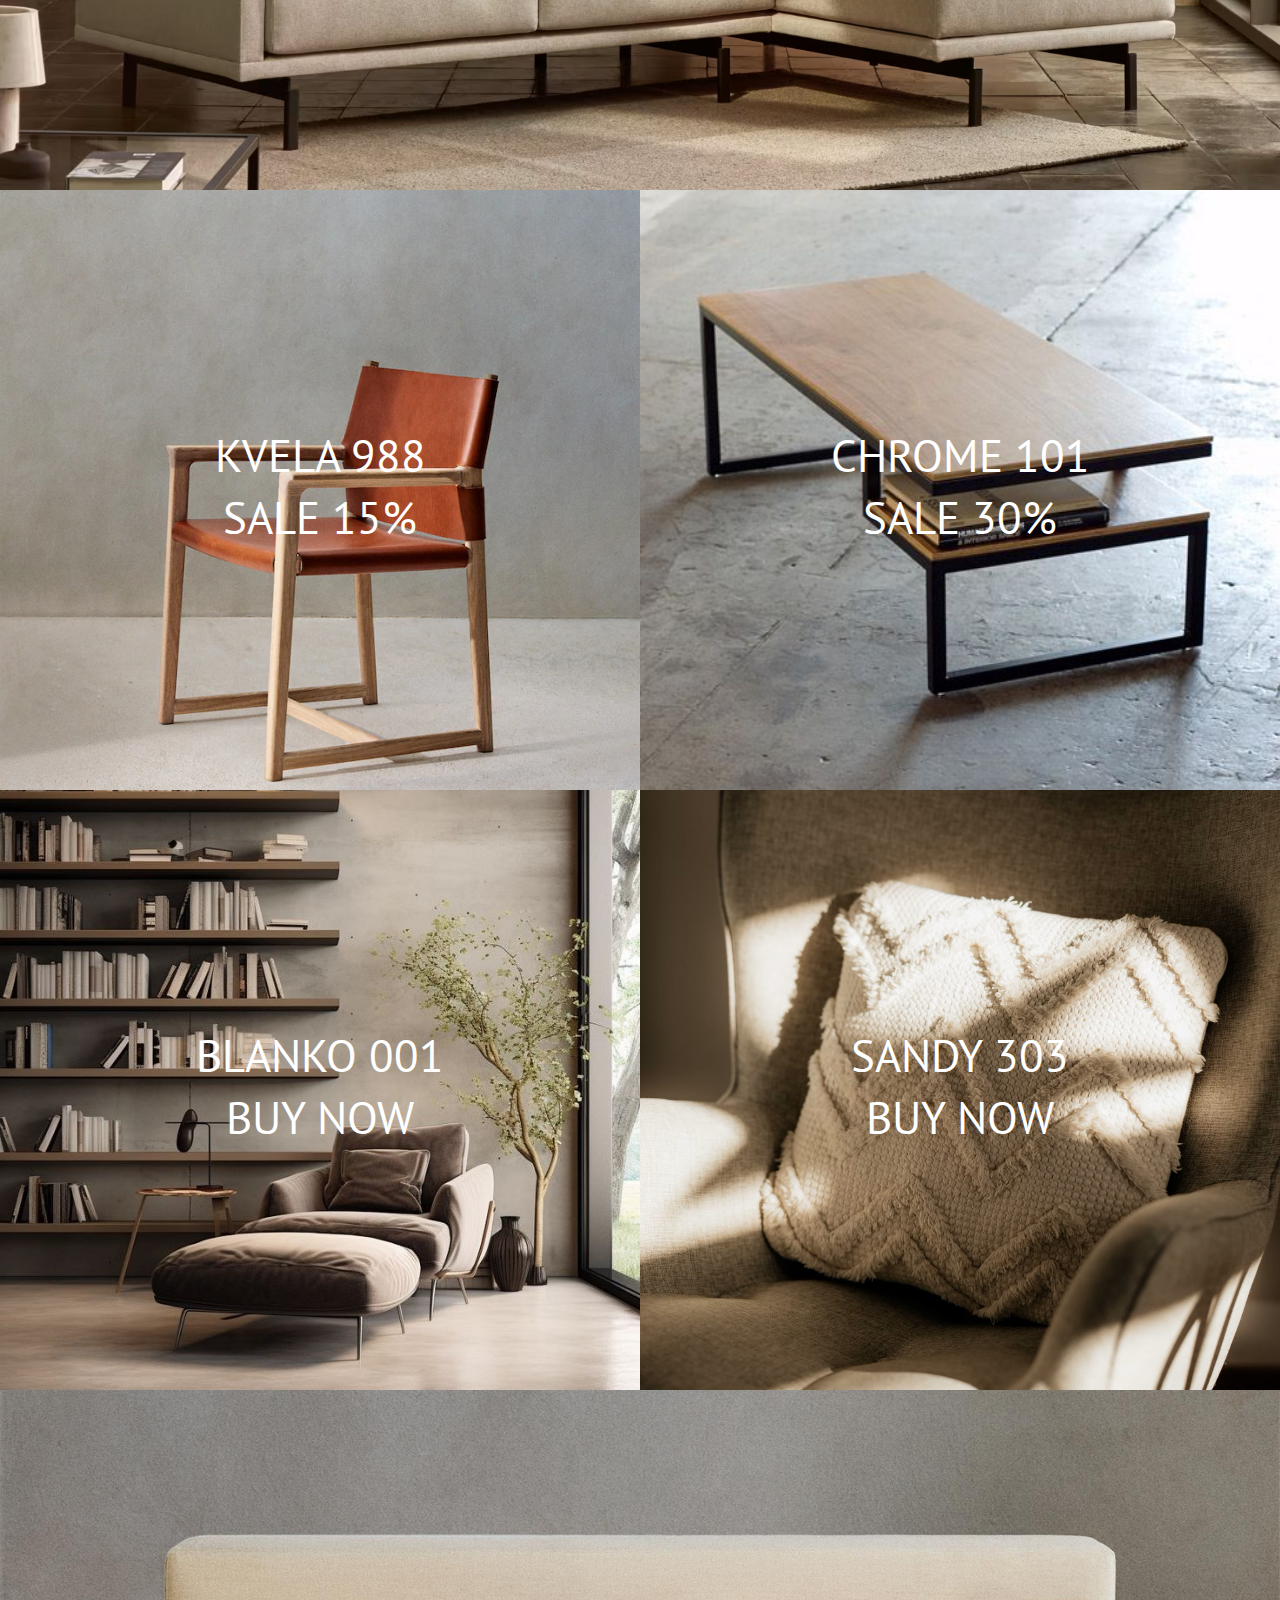
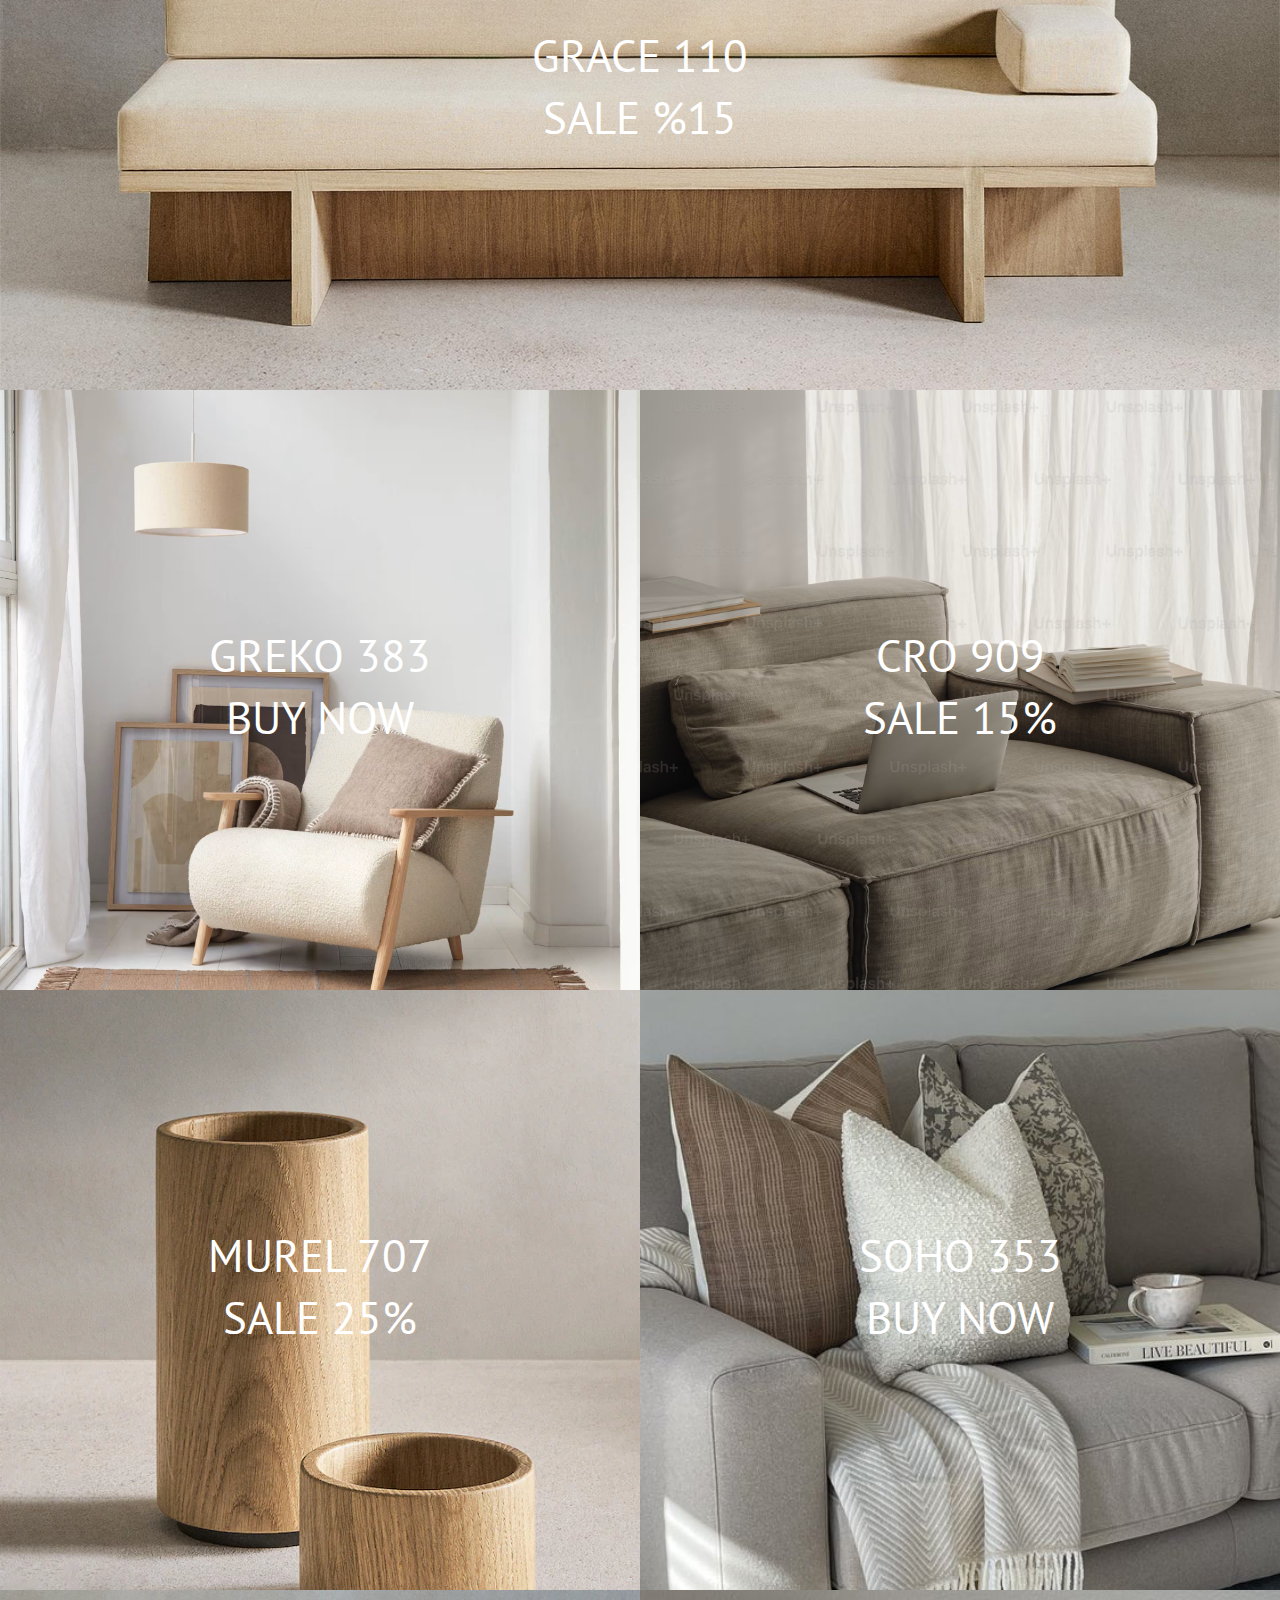
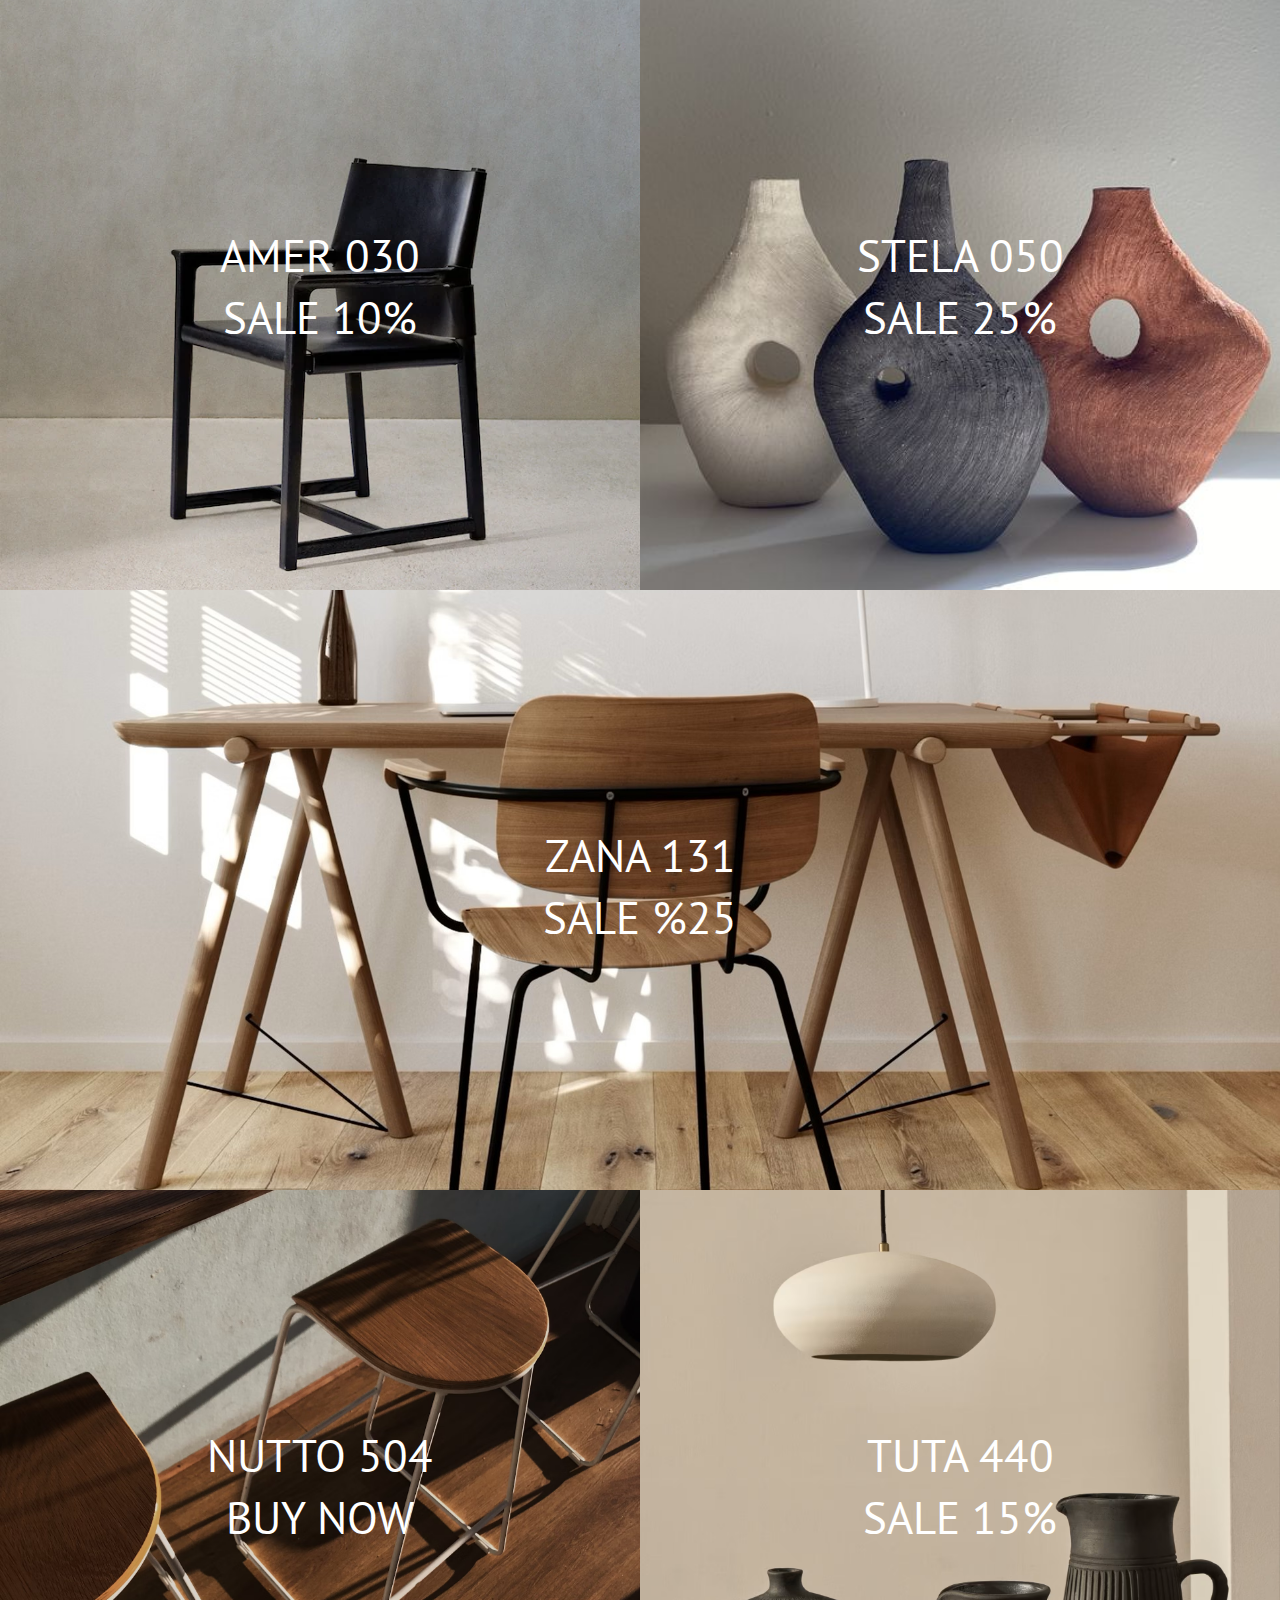
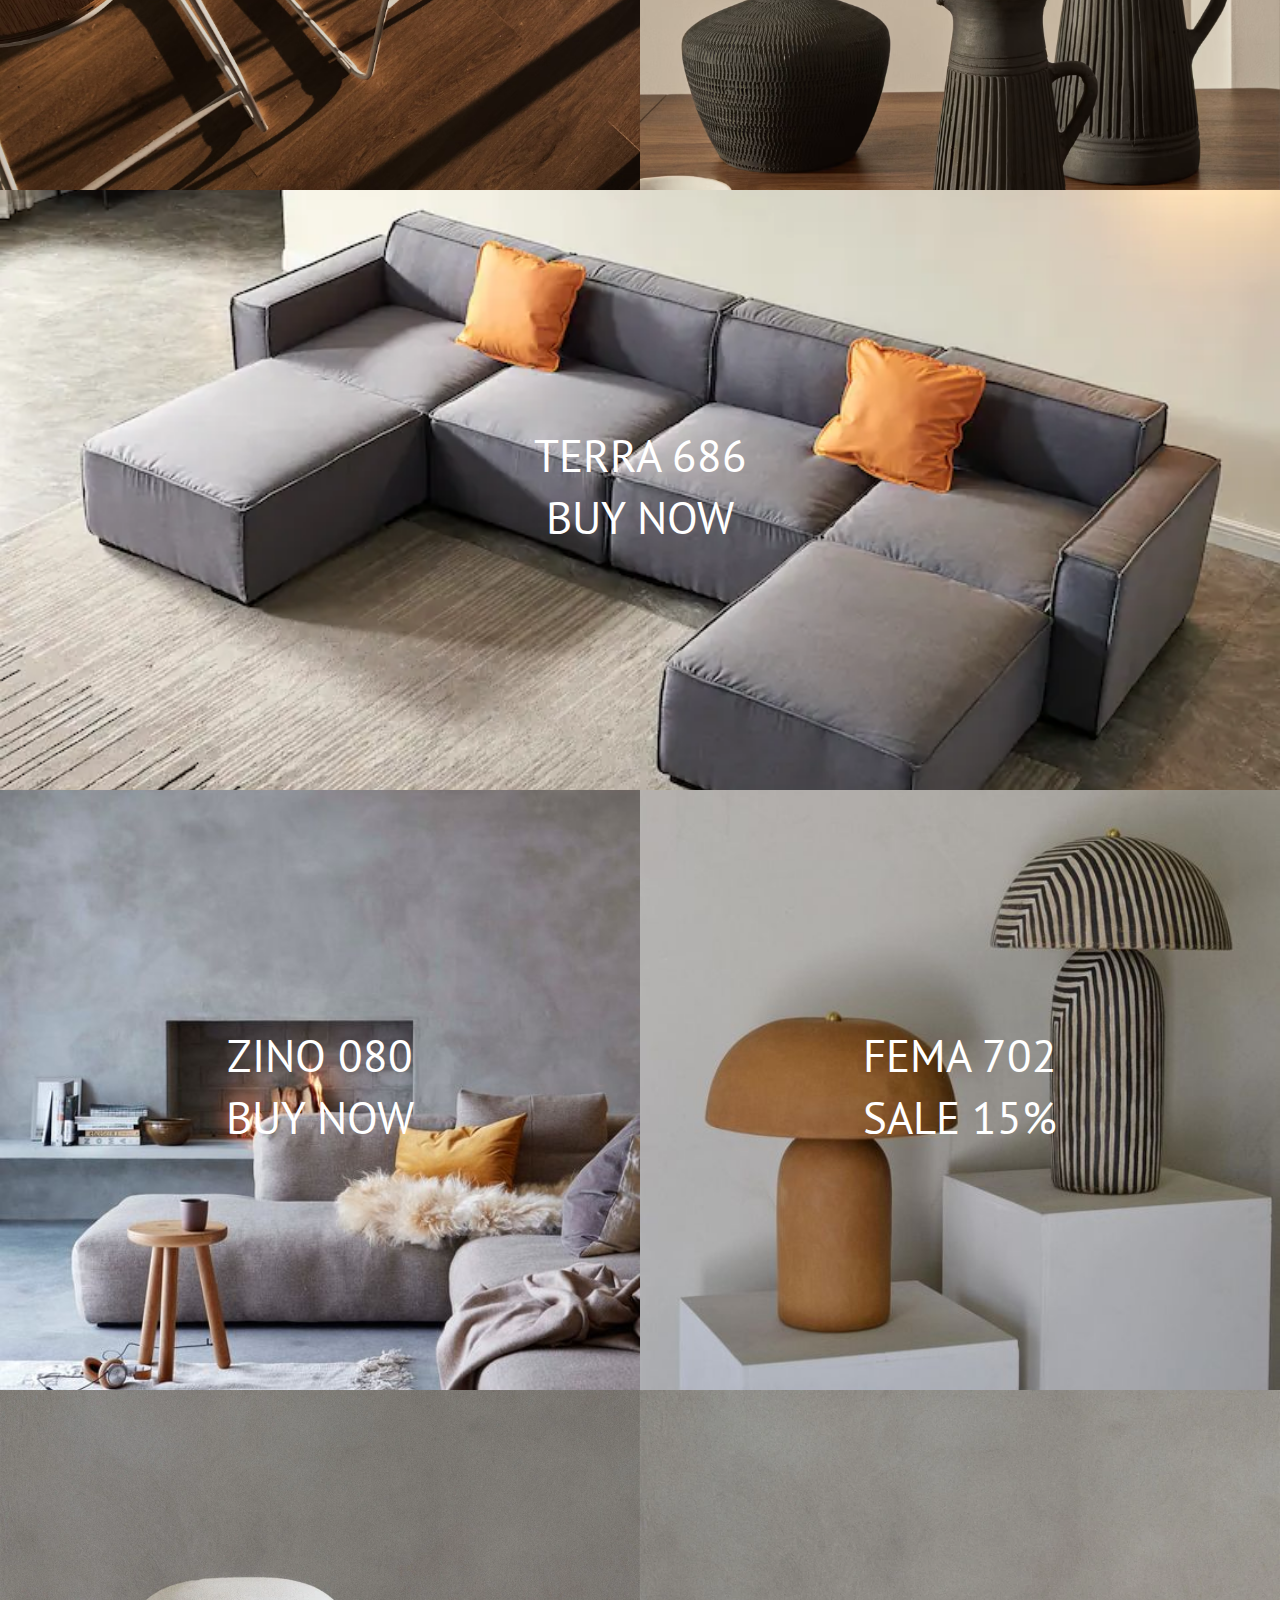
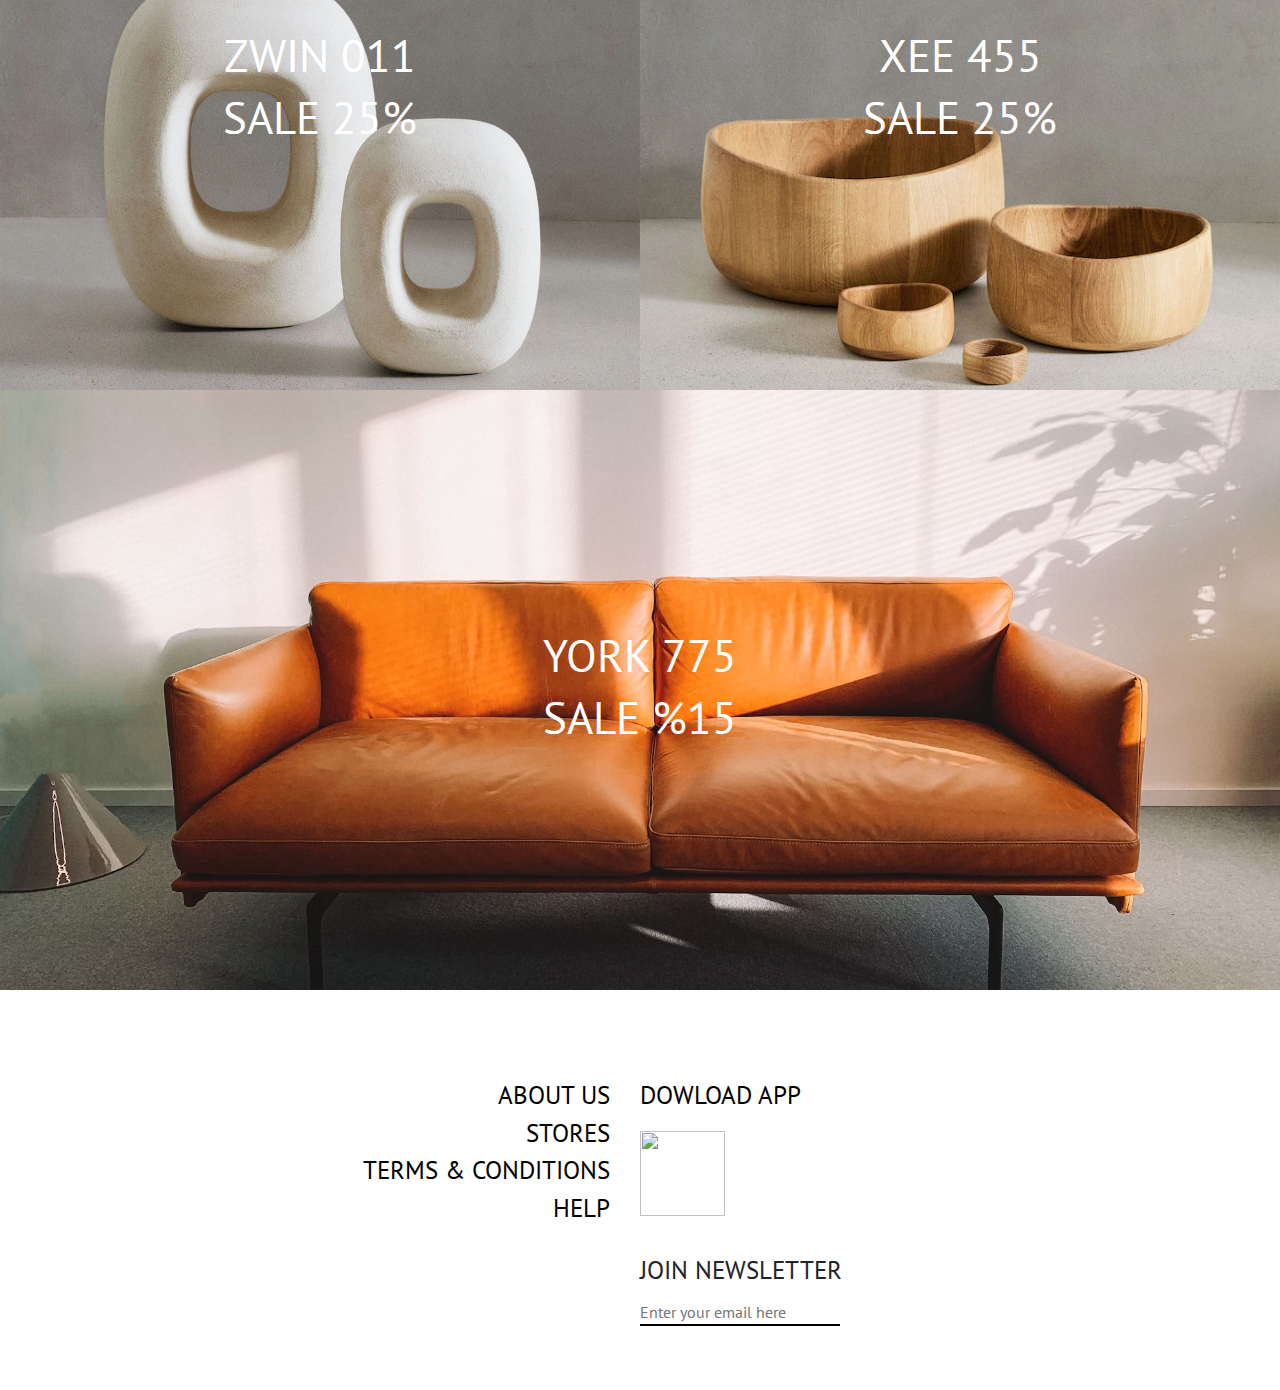
==== commit 7676a87d: "sliders" ====
--- a/index.html
+++ b/index.html
@@ -365,7 +365,19 @@
         <main id="productPage">
             <div id="productPageContainer" class="row mb-5">
                 <div class="itemMainImg col col-12 col-sm-12 col-lg-6 p-0">
-                    <img id="itemMainImg" src="" alt="">
+                    <div id="carouselExample" class="carousel slide h-100 w-100">
+                        <div id="itemSlider" class="carousel-inner h-100 w-100">
+
+                        </div>
+                        <button class="carousel-control-prev" type="button" data-bs-target="#carouselExample" data-bs-slide="prev">
+                          <span class="carousel-control-prev-icon" aria-hidden="true"></span>
+                          <span class="visually-hidden">Previous</span>
+                        </button>
+                        <button class="carousel-control-next" type="button" data-bs-target="#carouselExample" data-bs-slide="next">
+                          <span class="carousel-control-next-icon" aria-hidden="true"></span>
+                          <span class="visually-hidden">Next</span>
+                        </button>
+                    </div>
                 </div>
                 <div class="itemInfo col col-12 col-sm-12 col-lg-6">
                     <h2 id="itemName"></h2>
@@ -406,13 +418,18 @@
                     <div scope="row" class="itemCounter m-0 mt-5 mb-5">
                         <p>Quantity:</p>
                         <p id="minus" class="counterOperators"><img width="15" height="15" src="https://img.icons8.com/material-sharp/15/minus.png" alt="minus"/></p>
-                        <p><span id="itemQty" class="itemQuantity">1</span></p>
+                        <p><span id="itemQty" class="itemQuantity p-4">1</span></p>
                         <p id="plus" class="counterOperators"><img width="15" height="15" src="https://img.icons8.com/android/15/plus.png" alt="plus"/></p>
                     </div>
                     <p id="alertRadio"></p>
                     <div class="btnDIV">
                         <button id="addToCartBtn" class="addToCartBtn" role="button" aria-controls="offcanvasCart">Add To Cart</button>
                     </div>
+                </div>
+            </div>
+            <div id="similarProducts">
+                <h2 id="similarProductsH2" class="mb-3" style="display: none;">Similar Prodicts</h2>
+                <div id="similarItemsRow" class="row row-cols-2 row-cols-lg-5 row-cols-md-4 row-cols-sm-3 g-4">
                 </div>
             </div>
         </main>
--- a/styles.css
+++ b/styles.css
@@ -290,8 +290,31 @@
     cursor: pointer;
 }
 
-.productRow img {
+#productRow img, #similarItemsRow img {
     object-fit: cover;
+}
+
+#similarItemsRow .itemCard {
+    height: 353px; 
+    border: none;
+}
+
+#similarItemsRow .card-img-div {
+    height: 70%;
+}
+
+#similarItemsRow .card-body {
+    height: 30%;
+    text-align: center;
+}
+
+#similarProducts {
+    padding: 0px 20px;
+}
+
+#similarProducts h2 {
+    text-transform: uppercase;
+    font-size: 23px;
 }
 
 .itemCard {
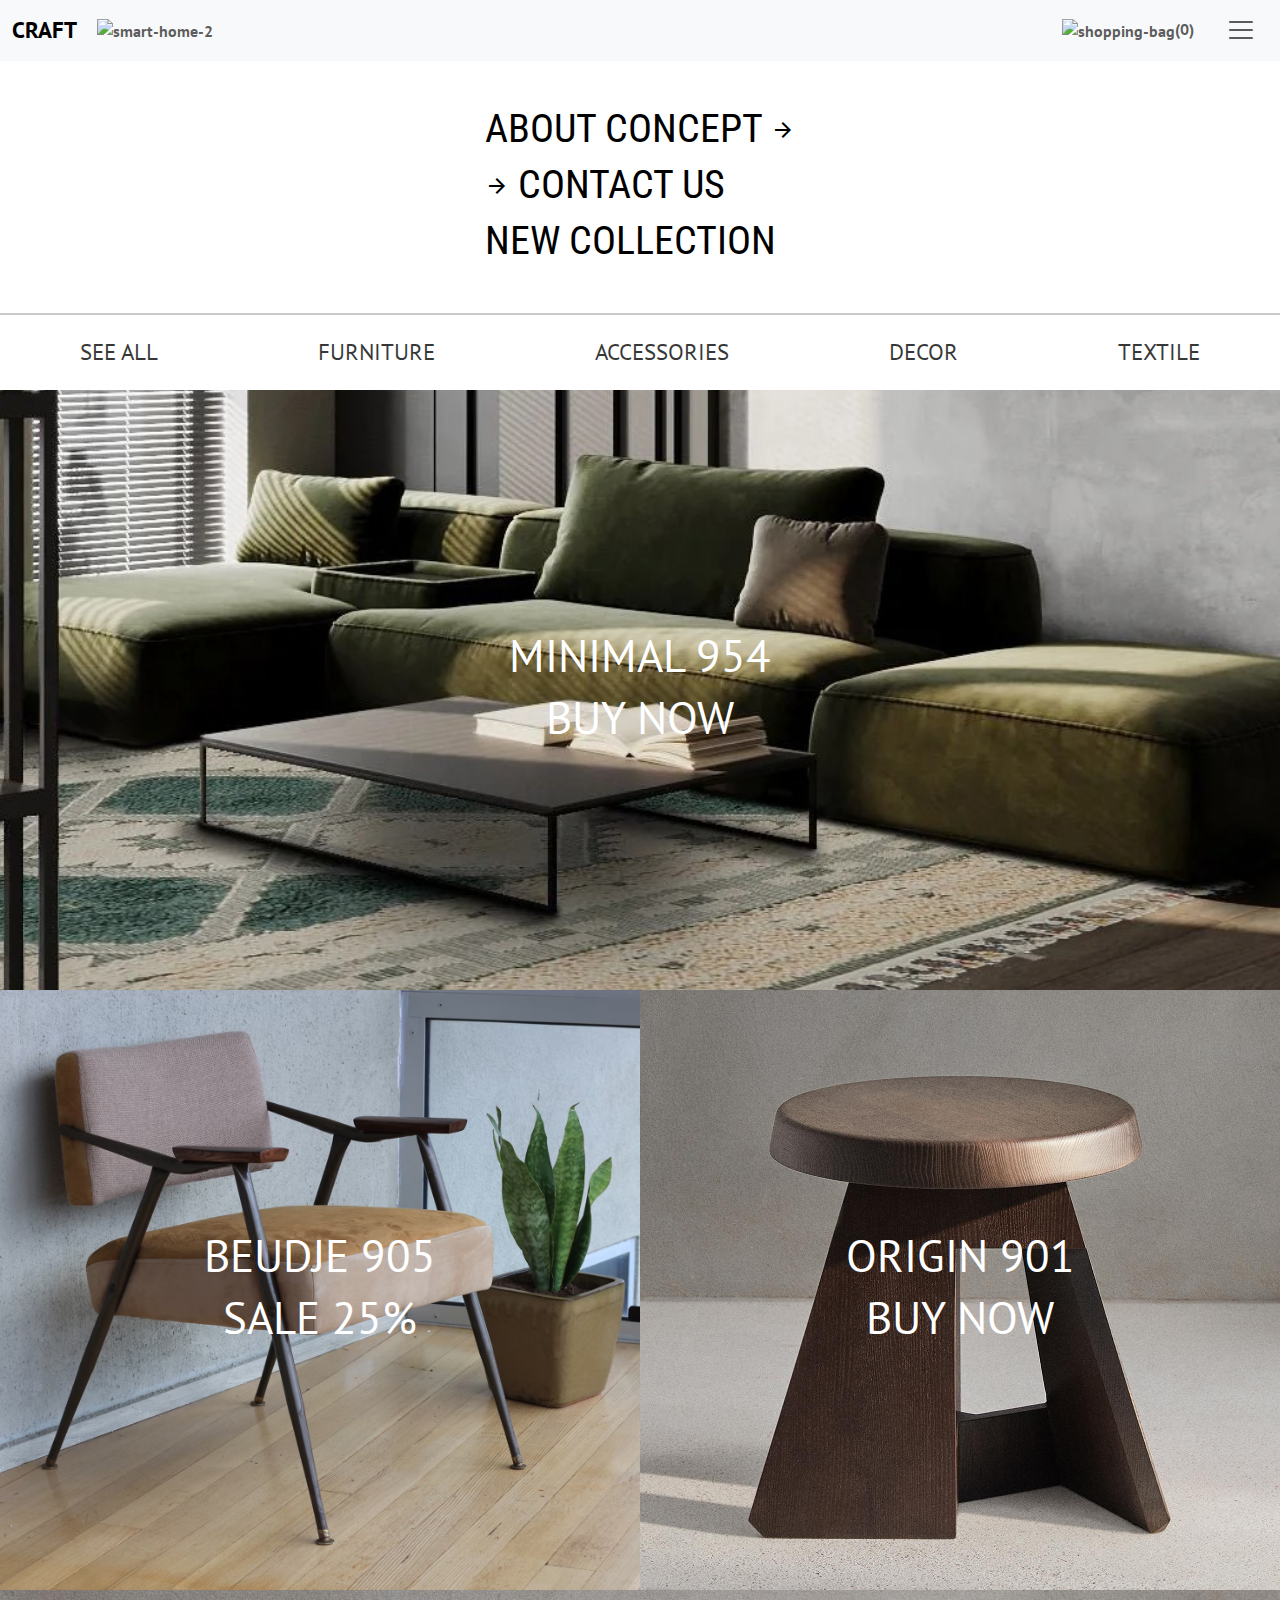
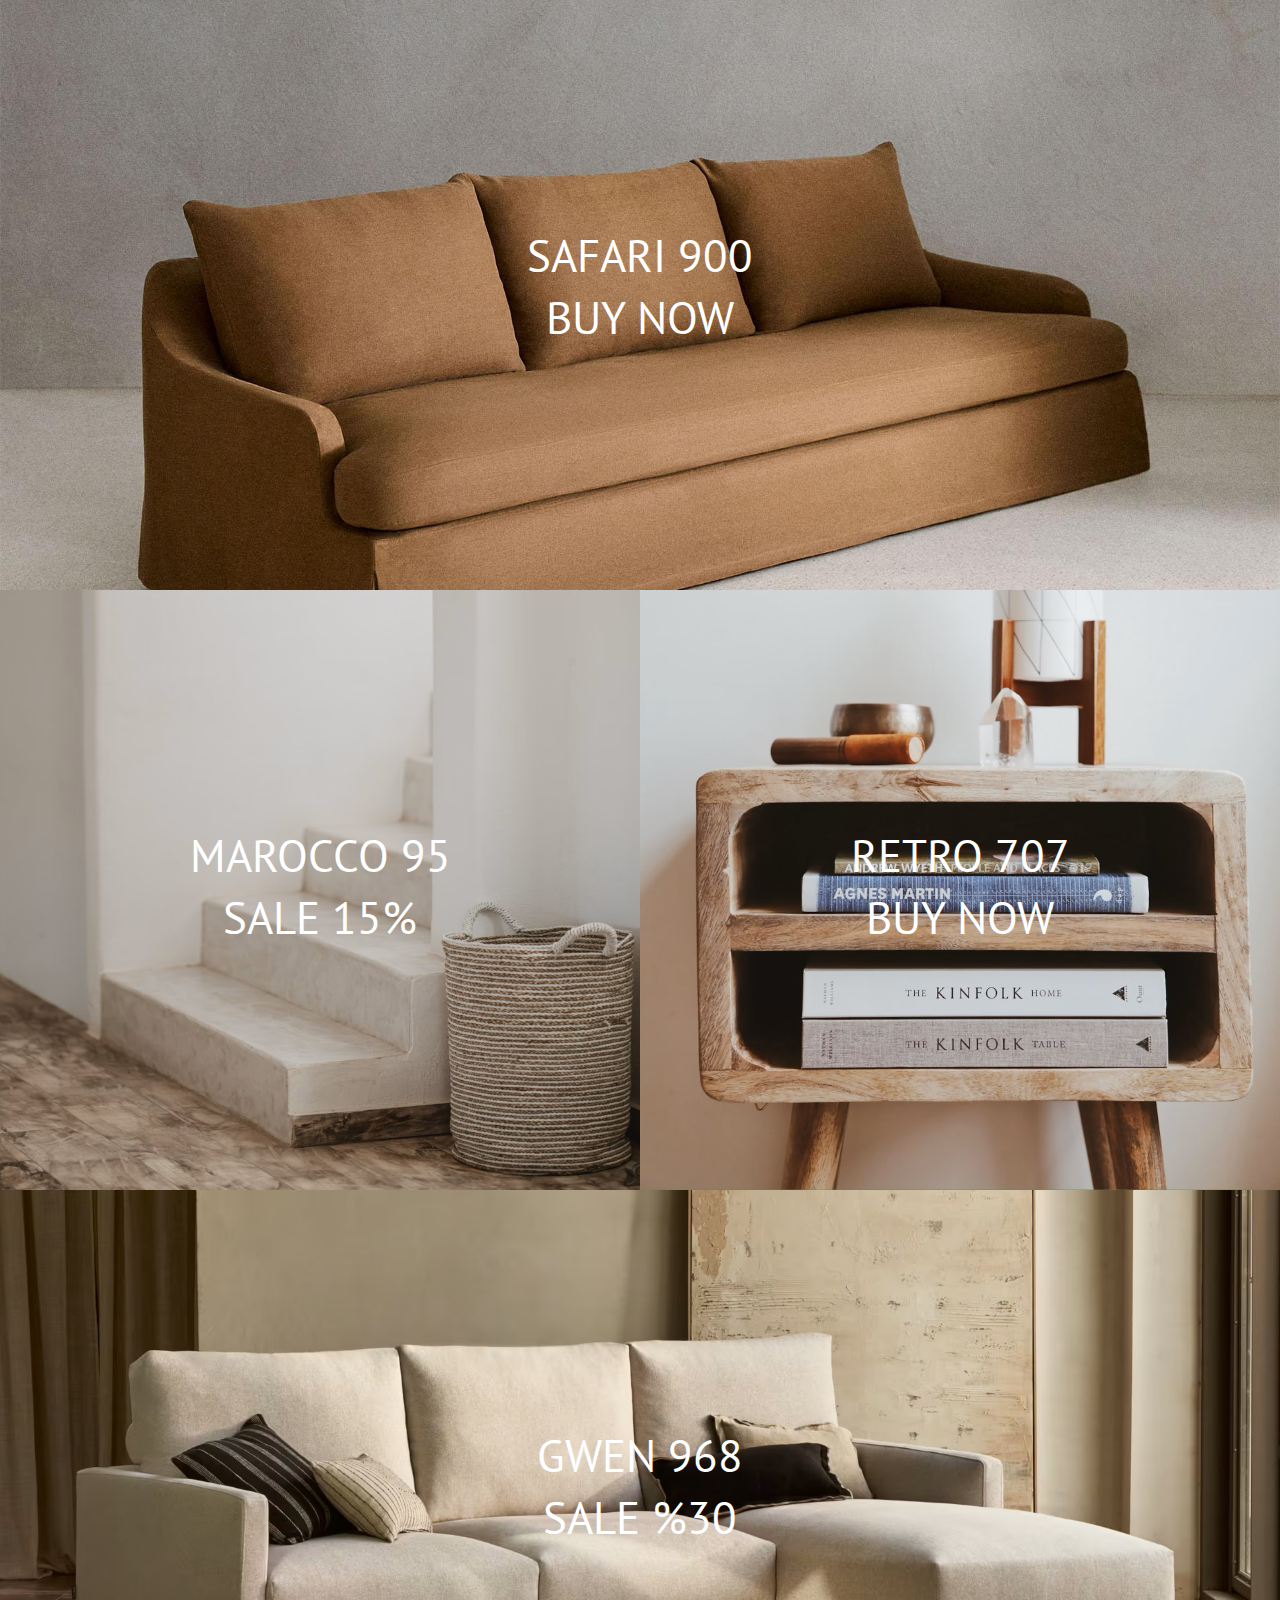
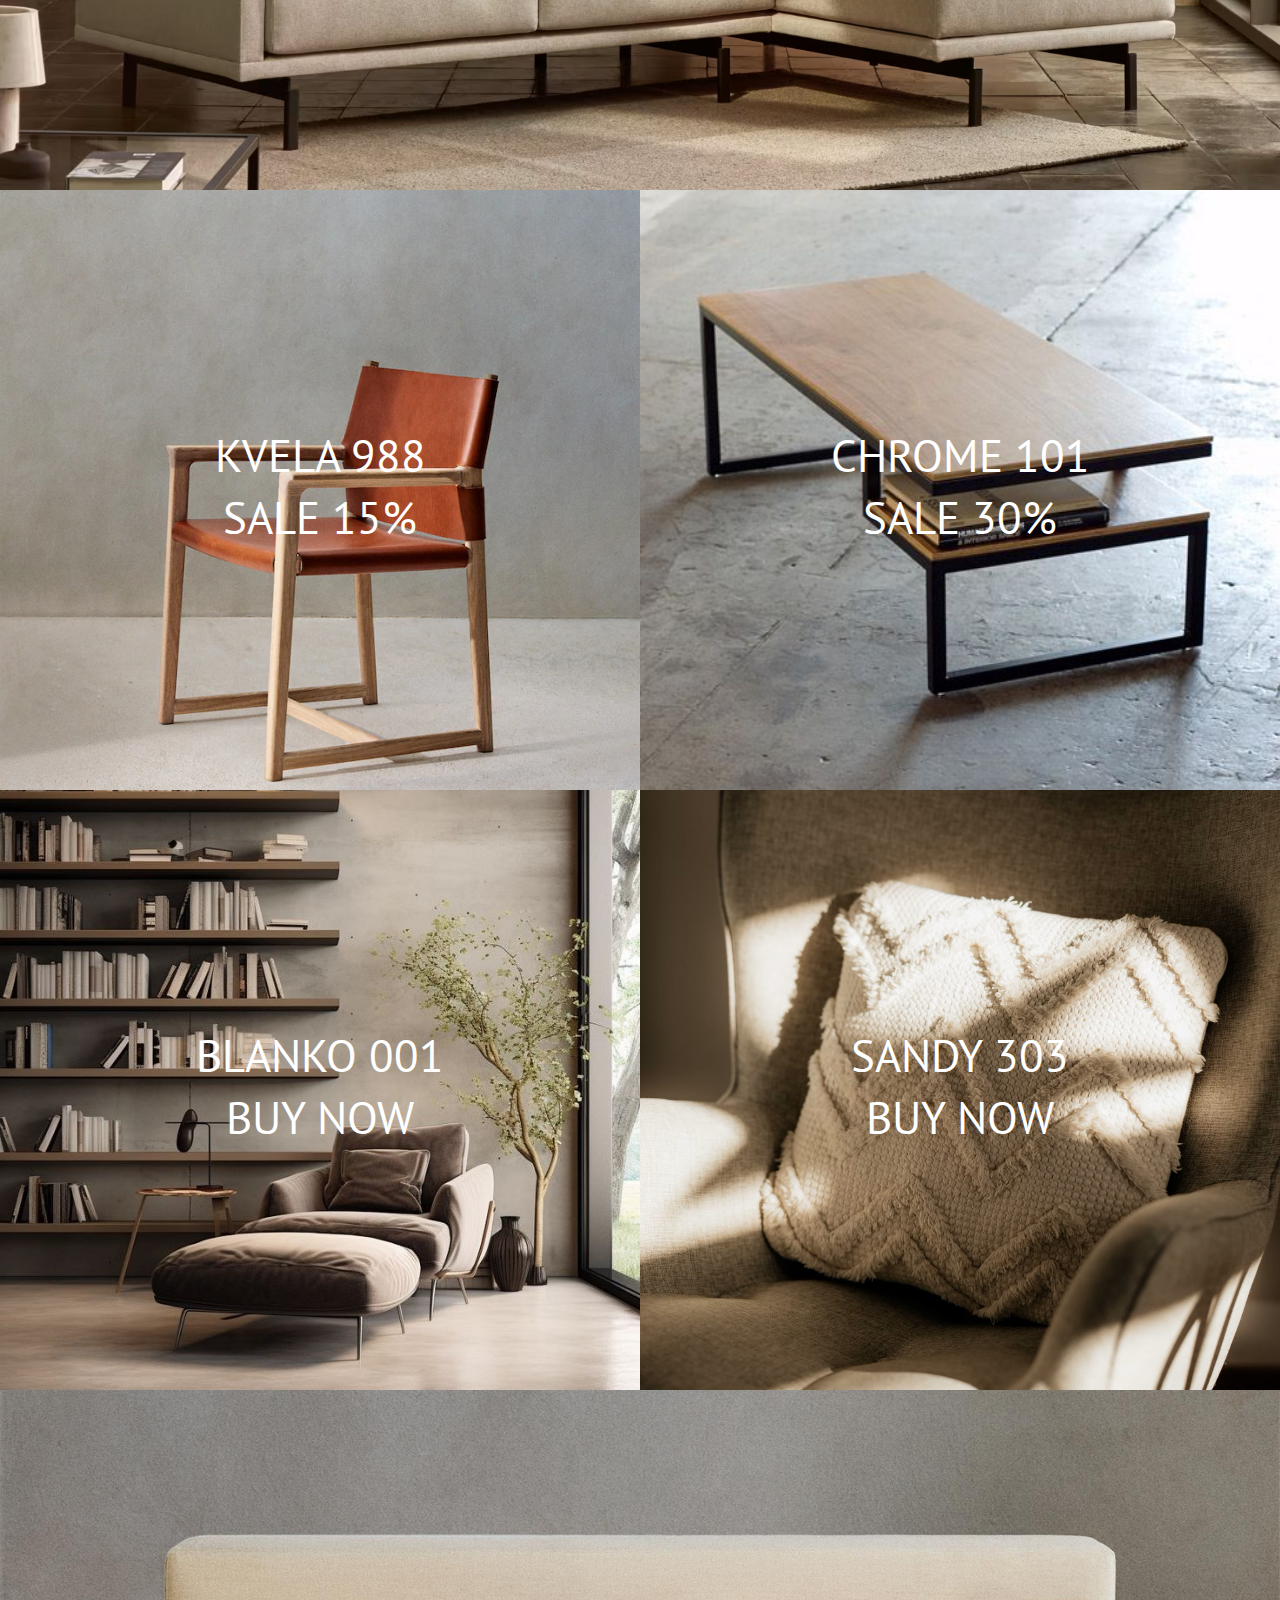
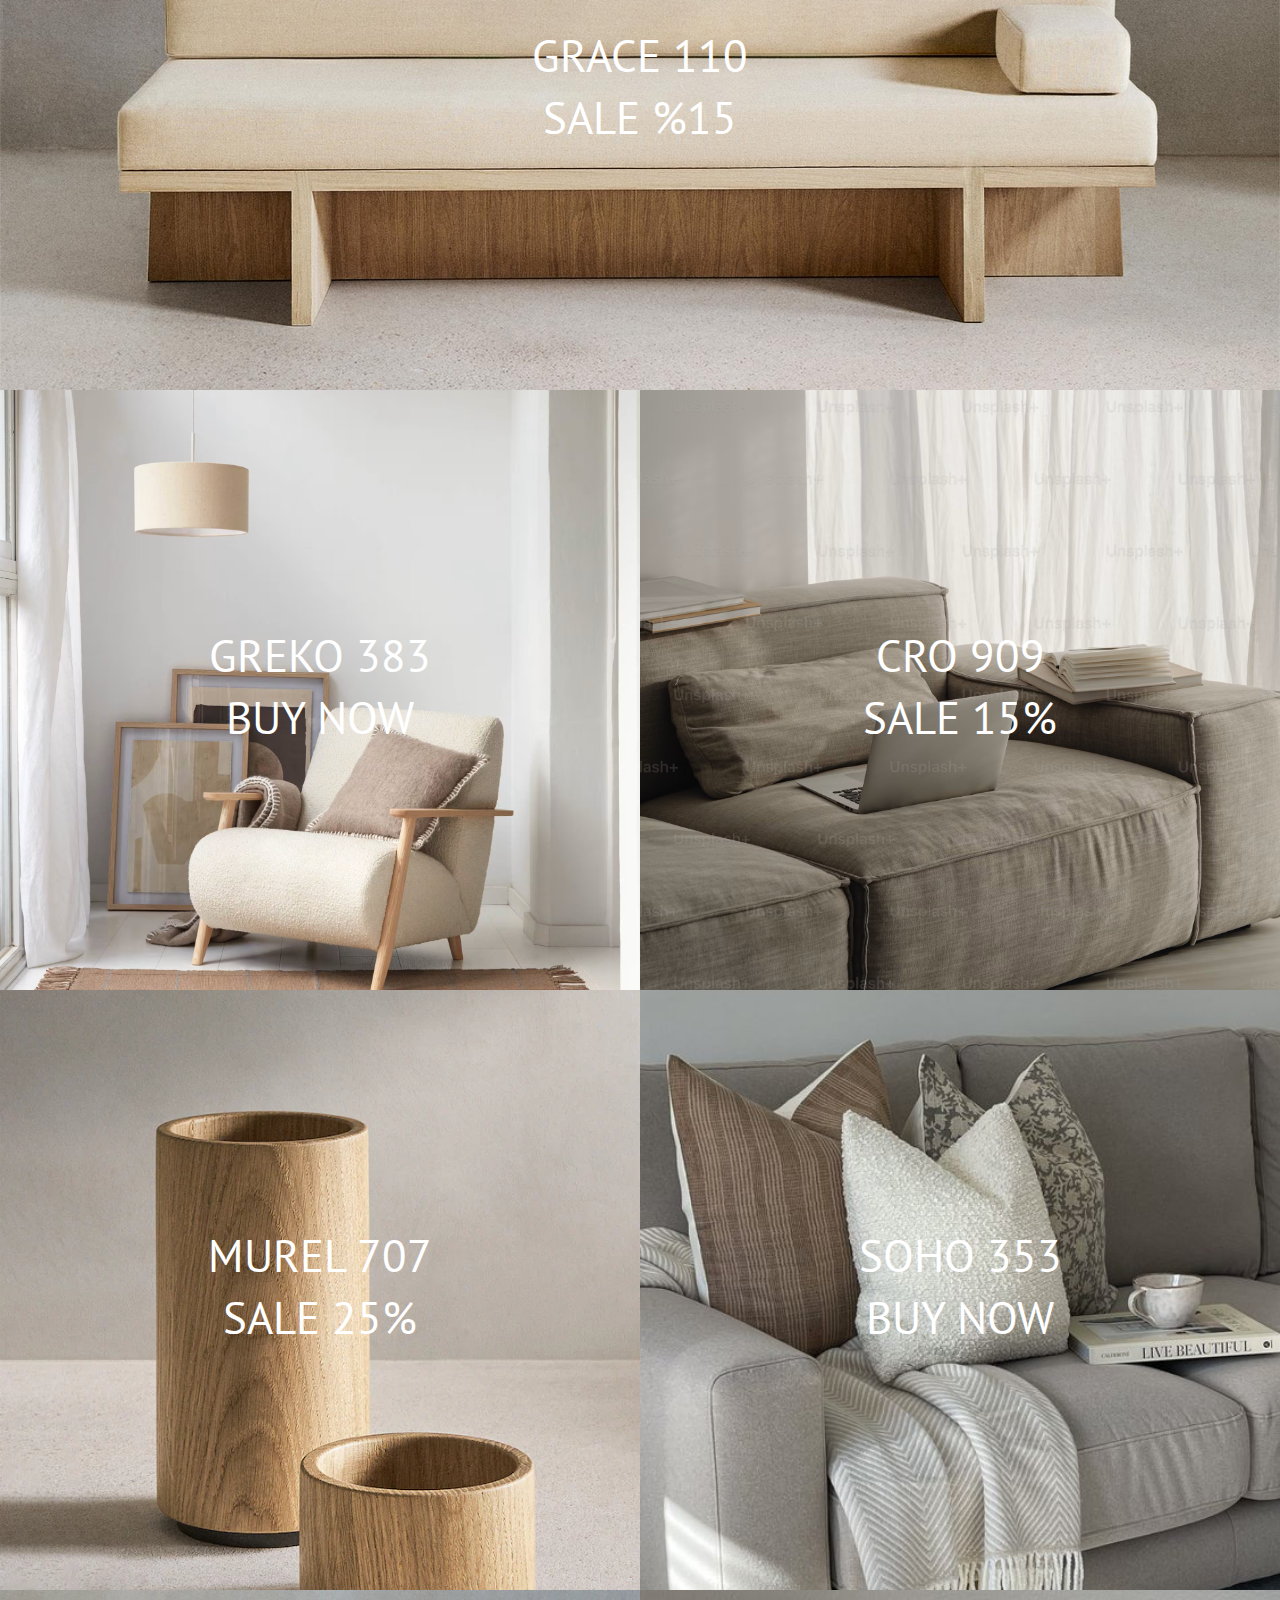
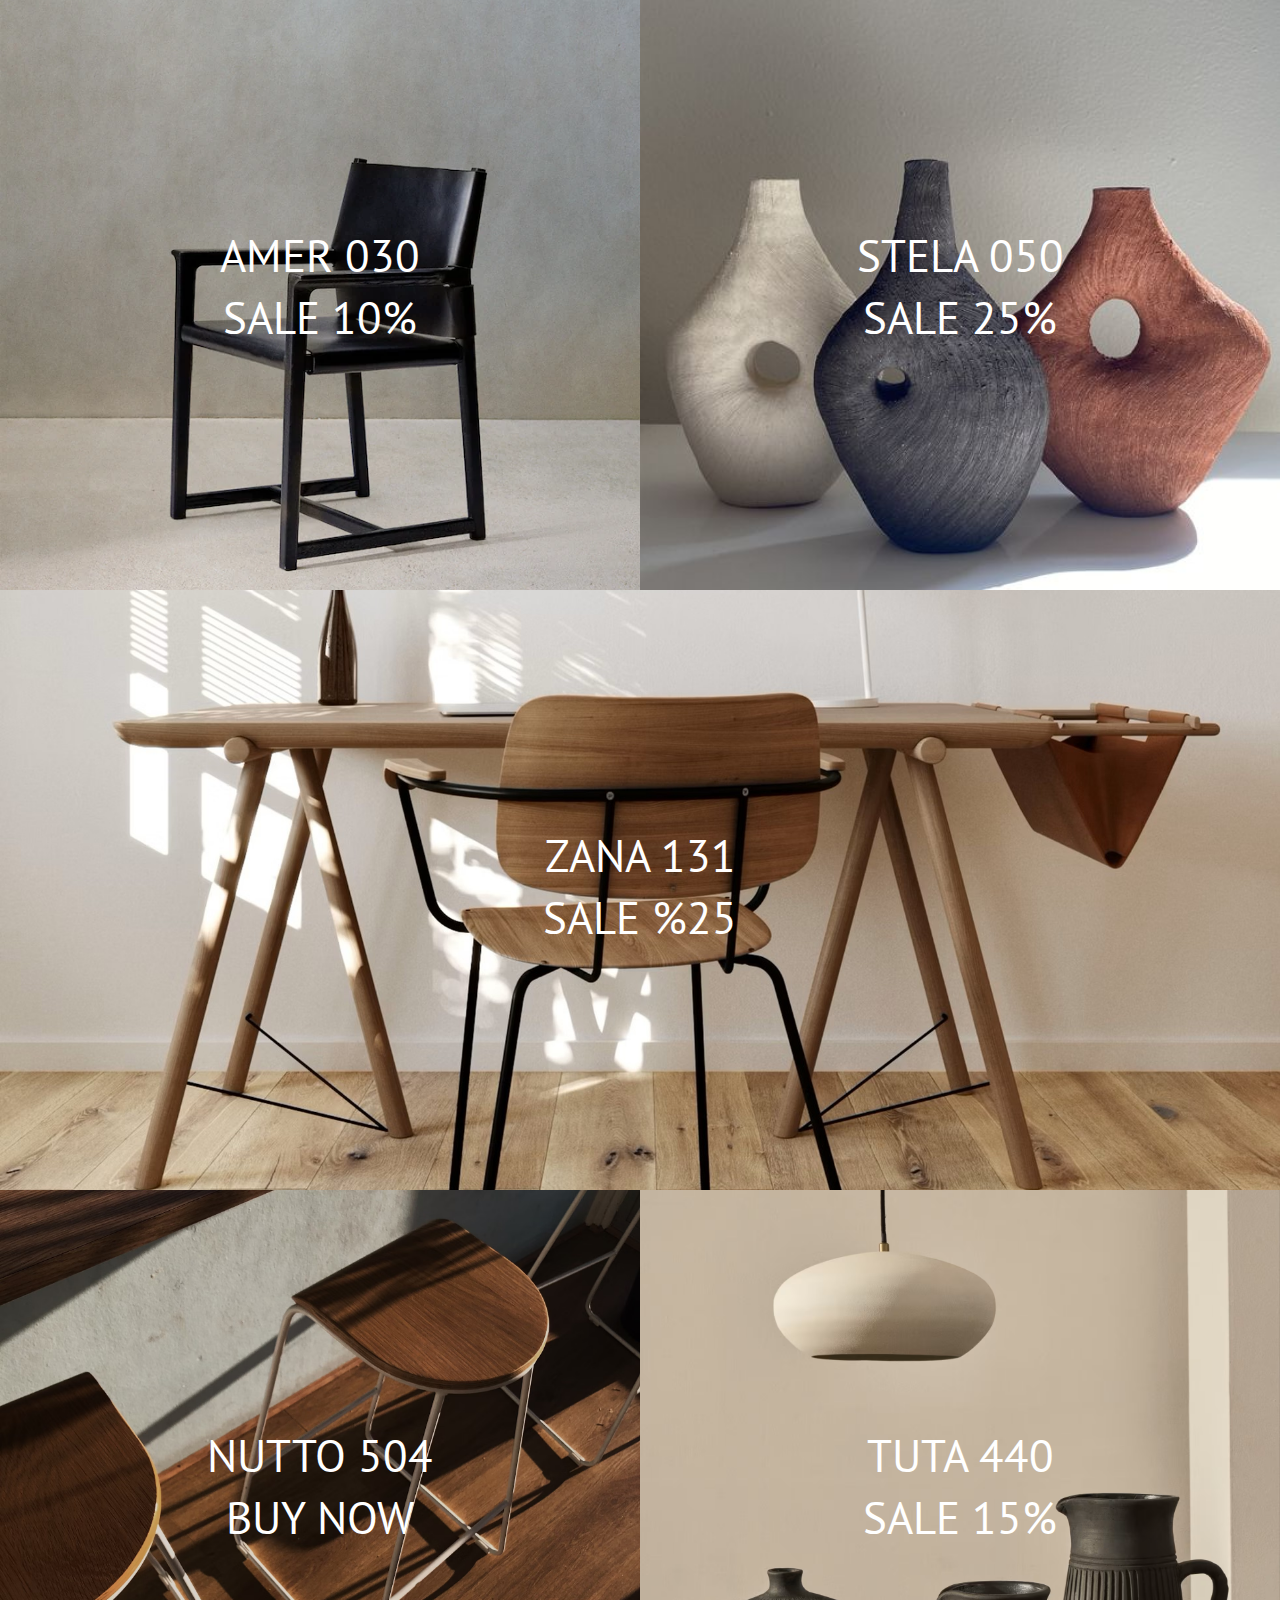
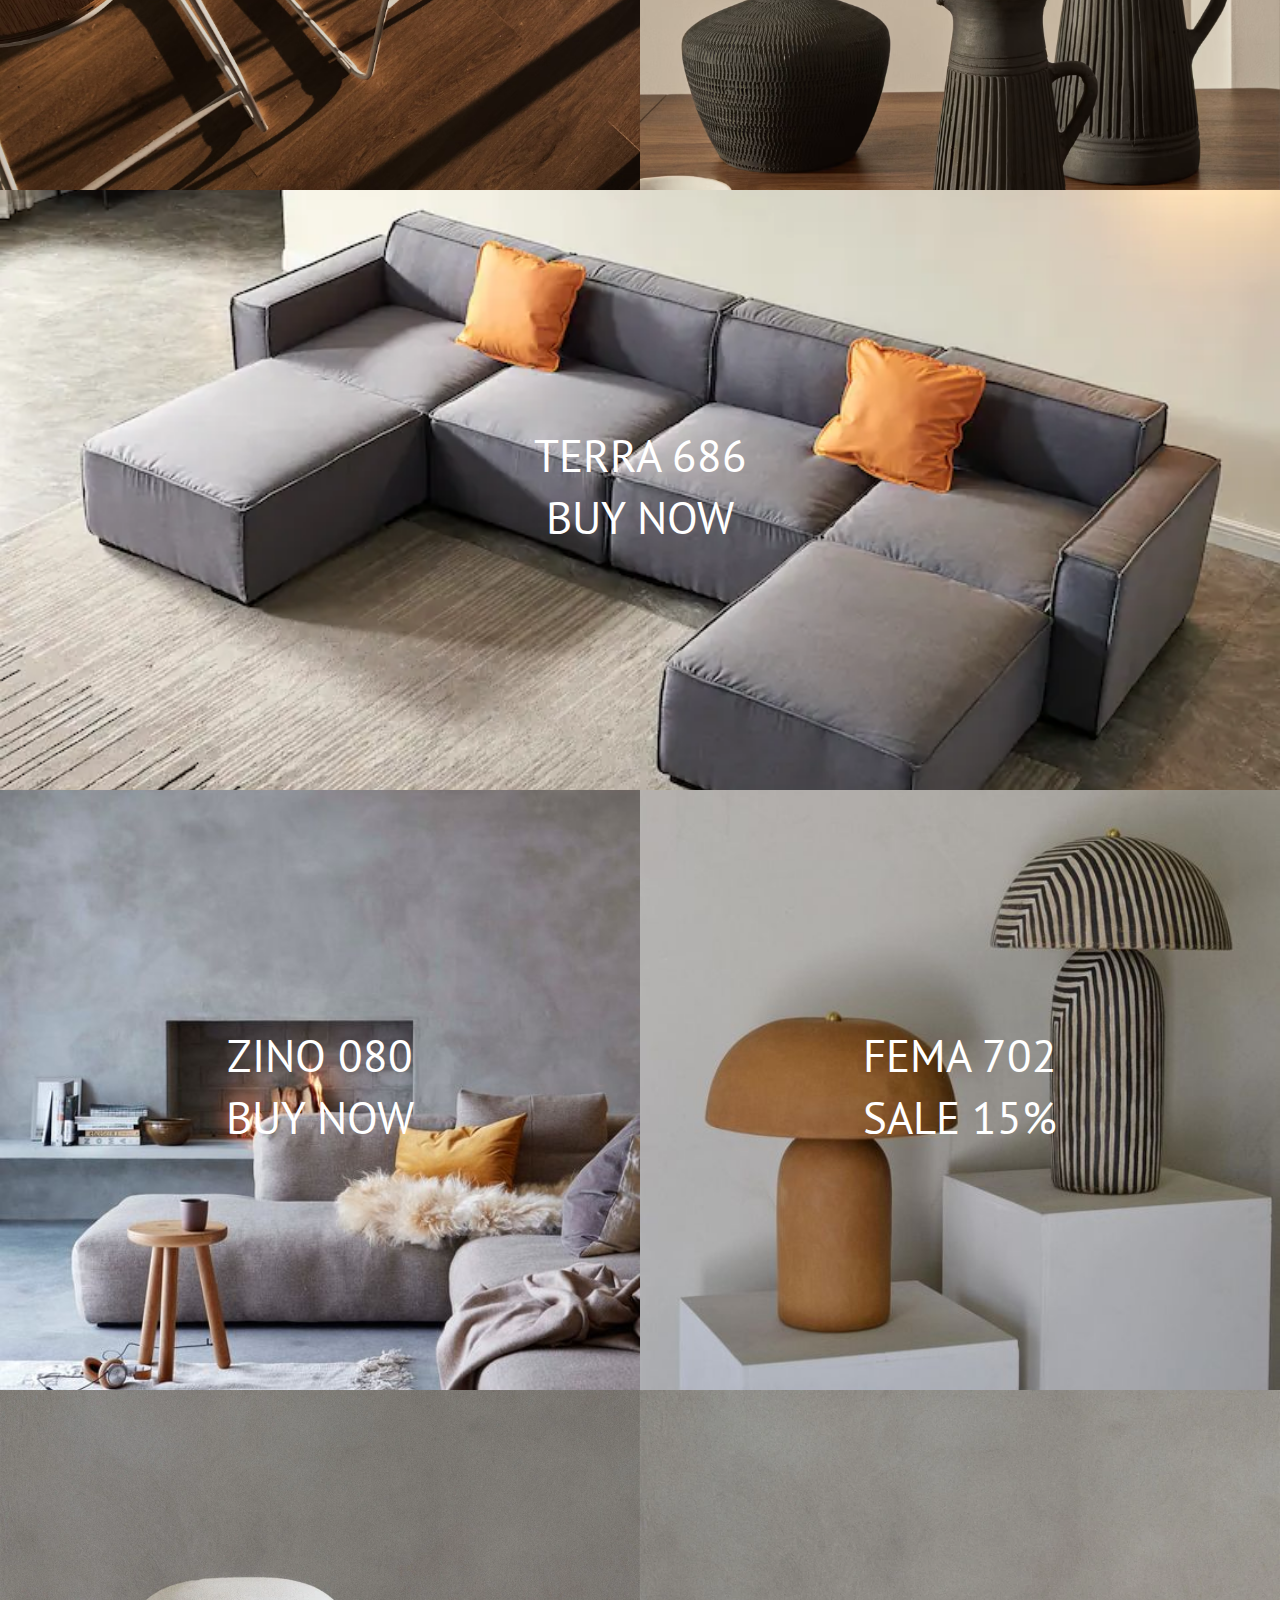
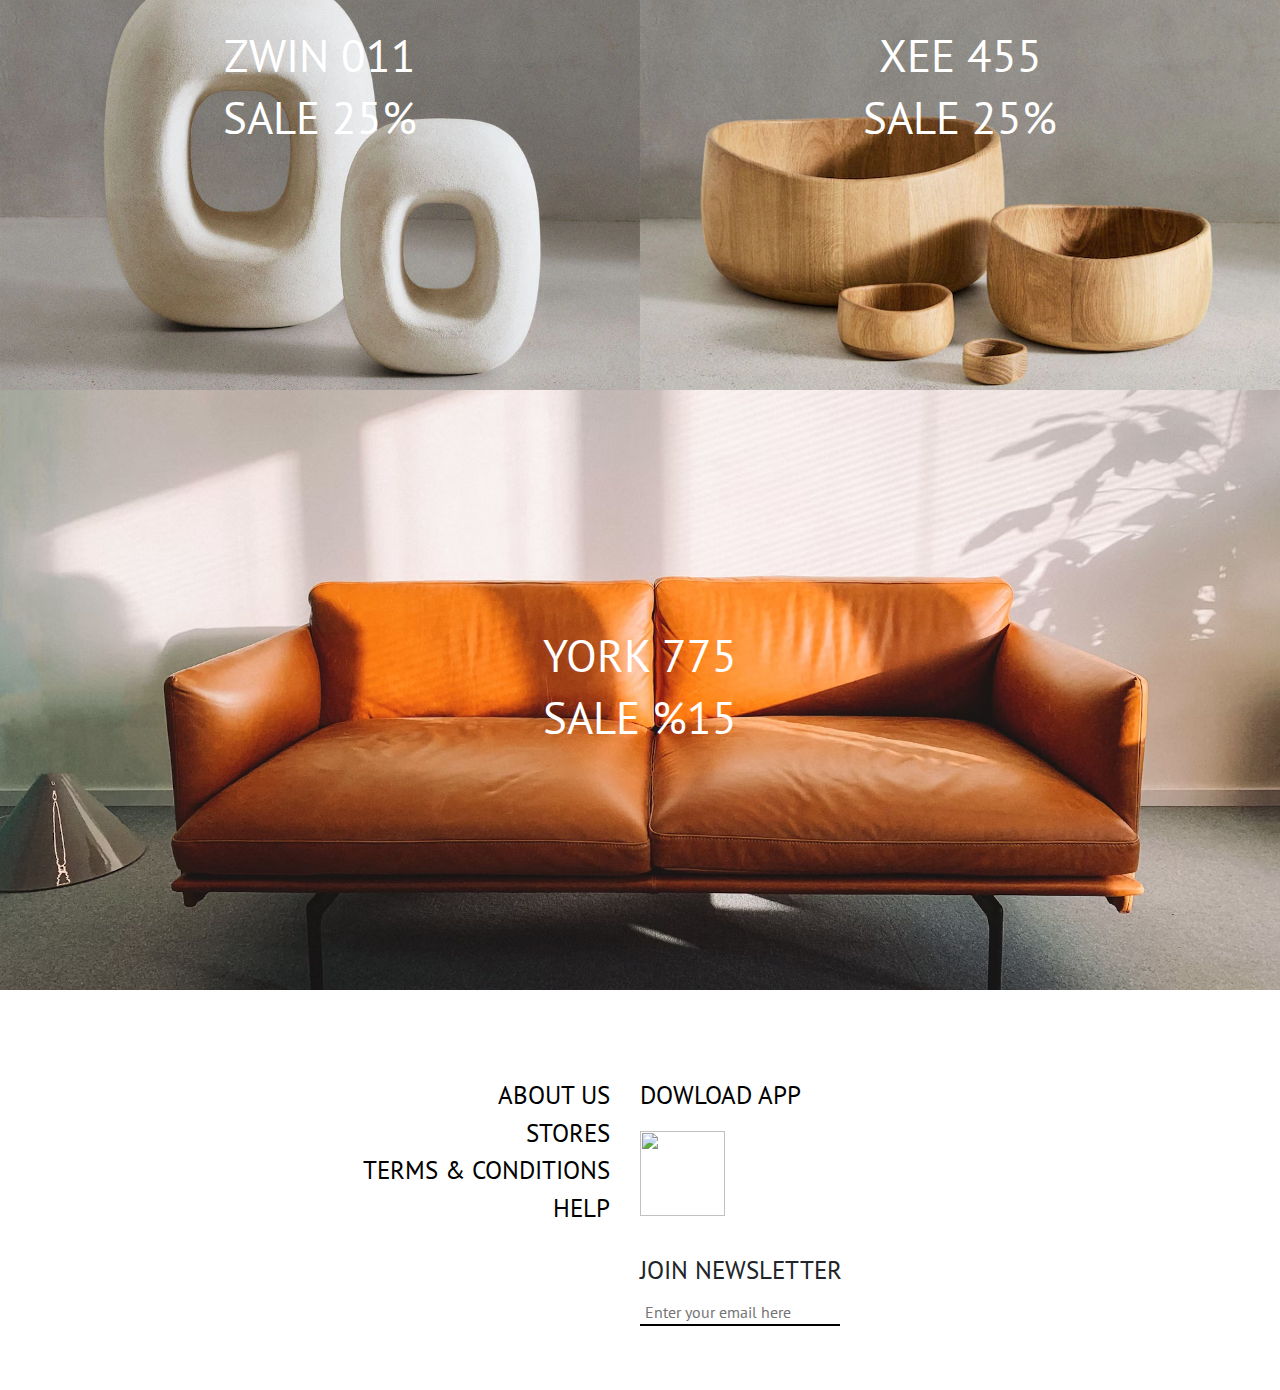
==== commit 379dd6ff: "adjusting responsive" ====
--- a/index.html
+++ b/index.html
@@ -26,22 +26,20 @@
                           </a>
                         </li>
                     </ul>
-                    <ul class="navbar-nav m-auto m-0">
-                        <li class="nav-item">
-                          <a id="searchLink" class="nav-link" aria-current="page" href="#">Search</a>
-                        </li>
-                    </ul>
                     <ul class="navbar-nav ms-auto m-0">
                         <li class="nav-item icon">
                             <a class="nav-link" aria-current="page" data-bs-toggle="offcanvas" href="#offcanvasCart" role="button" aria-controls="offcanvasCart">
-                            <img width="33" height="33" src="https://img.icons8.com/forma-thin/33/shopping-bag.png" alt="shopping-bag"/>(<span id="cartQty">0</span>)</a>
+                            <img width="33" height="33" src="https://img.icons8.com/forma-thin/33/shopping-bag.png" alt="shopping-bag"/>(<span class="cartQty">0</span>)</a>
                             <div class="offcanvas offcanvas-end" tabindex="-1" id="offcanvasCart" aria-labelledby="offcanvasCartLabel">
                                 <div class="offcanvas-header">
-                                  <h5 class="offcanvas-title" id="offcanvasCartLabel">Cart</h5>
+                                  <h5 class="offcanvas-title" id="offcanvasCartLabel">Items <span class="cartQty">0</span></h5>
                                   <button type="button" class="btn-close" data-bs-dismiss="offcanvas" aria-label="Close"></button>
                                 </div>
-                                <div class="offcanvas-body">
-                                    <div id="cartItems" class="cartItems w-100 row row-cols-2 row-cols-md-2">
+                                <div class="offcanvas-body" id="cartCanvas">
+                                    <p id="emptyCartP" class="mb-3">There are no items in the cart</p>
+                                    <div id="cartItems" class="cartItems w-100">
+                                    </div>
+                                    <div class="btnDIV mt-5" id="viewCartBtn">
                                         
                                     </div>
                                 </div>
@@ -108,7 +106,7 @@
                     arrow_forward</span></h1></a>
                 <a href="#help"><h1><span class="material-symbols-outlined">
                     arrow_forward</span> Contact Us</h1></a>
-                <a href="#"><h1 id="newCollection" class="nav-link">New Collection</h1></a>
+                <a href="#"><h1 id="newCollection" class="new-coll">New Collection</h1></a>
             </div>
         </header>
 
@@ -517,6 +515,19 @@
             </div>
         </section>
 
+        <section id="cartPage" style="display: none;" class="border-top border-black">
+            <div class="d-flex flex-column justify-content-center align-items-center">
+                <div class="p-5 text-center">
+                    <h2>Items <span class="cartQty">0</span></h2>
+                    <hr>
+                    <h3>Total: <span class="cartPriceQty">0 $</span></h3>
+                    <button id="checkout" class="checkoutBtn mt-5" role="button" aria-controls="offcanvasCart">Checkout</button>
+                </div>
+                <div id="viewCartItems" class="p-5 h-auto d-flex gap-3 flex-wrap justify-content-center">
+                </div>
+            </div>
+        </section>
+
         <footer>
             <div class="container">
                 <div class="footerLinks">
--- a/styles.css
+++ b/styles.css
@@ -81,8 +81,16 @@
     text-align: left;
 }
 
-#main-links-header .nav-link {
-    font-size: 45px;
+.nav-link:hover {
+    color: #588157 !important;
+}
+
+#main-links-header a {
+    transition: color 0.2s ease;
+}
+
+#main-links-header a:hover {
+    color: #588157;
 }
 
 #categoriesDiv{
@@ -95,9 +103,15 @@
 #categoriesDiv div a {
     text-decoration: none;
     color: rgba(0, 0, 0, 0.781);
-    font-size: 23px;
-    text-transform: uppercase;
-}
+    font-size: clamp(16px, 3vw, 23px);
+    text-transform: uppercase;
+}
+
+/* @media screen {
+    #categoriesDiv div a {
+        
+    }
+} */
 
 .singleImgDiv {
     width: 100%;
@@ -183,7 +197,18 @@
     display: flex;
     flex-direction: column;
     justify-content: space-evenly;
+    align-items: end;
     padding-right: 30px;
+}
+
+.footerLinks a {
+    display: block;
+    text-decoration: none;
+    text-transform: uppercase;
+    color: black;
+    text-align: end;
+    font-size: 25px;
+    font-size: clamp(20px, 3vw, 25px);
 }
 
 .socialmedia {
@@ -192,13 +217,8 @@
     display: flex;
 }
 
-.footerLinks a {
-    display: block;
-    text-decoration: none;
-    text-transform: uppercase;
-    color: black;
-    margin-left: auto;
-    font-size: 25px;
+.footerLinks a:hover, .socialmedia a:hover {
+    color:#588157
 }
 
 .socialmediaDiv {
@@ -239,13 +259,14 @@
 .app p {
     text-transform: uppercase;
     color: black;
-    font-size: 25px;
+    font-size: clamp(20px, 3vw, 25px);
 }
 
 label {
     width: 100%;
     font-size: 25px;
     display: block;
+    font-size: clamp(20px, 3vw, 25px);
 }
 
 input {
@@ -253,7 +274,8 @@
     display: block;
     border: none;
     border-bottom: 2px solid black;
-    padding: 10px 0px 0px 0px;
+    padding: 10px 0px 0px 5px;
+    outline: none;
 }
 
 .offcanvas-title {
@@ -271,7 +293,11 @@
 }
 
 .dropdown-menu .dropdown-item:hover {
-    background-color: #c0dfc086;
+    transition: background-color 0.2s ease;
+}
+
+.dropdown-menu .dropdown-item:hover {
+    background-color: #c0dfc09e;
 }
 
 .dropdown-menu .dropdown-item:active {
@@ -329,7 +355,6 @@
     border: 0px solid gray;
     position: relative;
     margin: 0px 4px;
-    cursor: pointer;
 }
 
 .colorInner {
@@ -387,10 +412,6 @@
     font-size: 25px;
 }
 
-#addToCartBtn {
-    font-size: 25px;
-}
-
 #options label {
     font-size: 25px;
 }
@@ -453,16 +474,17 @@
     justify-content: center;
 }
 
-.addToCartBtn {
+.addToCartBtn , .checkoutBtn {
     padding: 5px 50px;
     background-color: black;
     border:none;
     color: white;
     text-transform: uppercase;
     transition: 0.3s ease-in-out;
-}
-
-.addToCartBtn:hover {
+    font-size: 25px;
+}
+
+.addToCartBtn:hover, .checkoutBtn:hover {
     background-color: #588157;
 }
 
@@ -498,22 +520,6 @@
 
 #options {
     border-radius: 5px;
-} 
-
-.itemCol {
-    height: 203px;
-    display: flex;
-}
-
-.itemColImg img {
-    width: 100%;
-    height: 100%;
-    object-fit: fill;
-}
-
-.detailsCart {
-    font-size: 35px;
-    font-weight: 400;
 }
 
 #alertRadio {
@@ -533,14 +539,59 @@
     font-weight: 400;
 }
 
+.offcanvasMenuLinks a:hover {
+    color: #588157;
+}
+
 .cms-div {
     padding: 50px 105px;
 }
 
-.itemColInfo p {
-    font-size: 20px;
-}
-
 .cmsPage p {
     font-size: 20px;
+}
+
+.cartCard {
+    width: 100%;
+    height: 183px;
+    object-fit: cover;
+    display: flex;
+}
+
+.cartCardImg img {
+    height: 100%;
+    width: 100%;
+}
+
+.cartCardInfo p {
+    font-size: 19px;
+}
+
+.detailsCart {
+    font-size: 18px;
+    font-weight: 400;
+}
+
+.cartItemSku {
+    font-size: 14px;
+    font-weight: 400;
+}
+
+.cartCardImg {
+    width: 40%;
+}
+
+.cartCardInfo {
+    width: 60%;
+}
+
+.cartItemQty input {
+    width: 50px;
+}
+
+#emptyCartP a {
+    text-transform: uppercase;
+    font-size: 15px;
+    text-decoration: none;
+    color: black;
 }